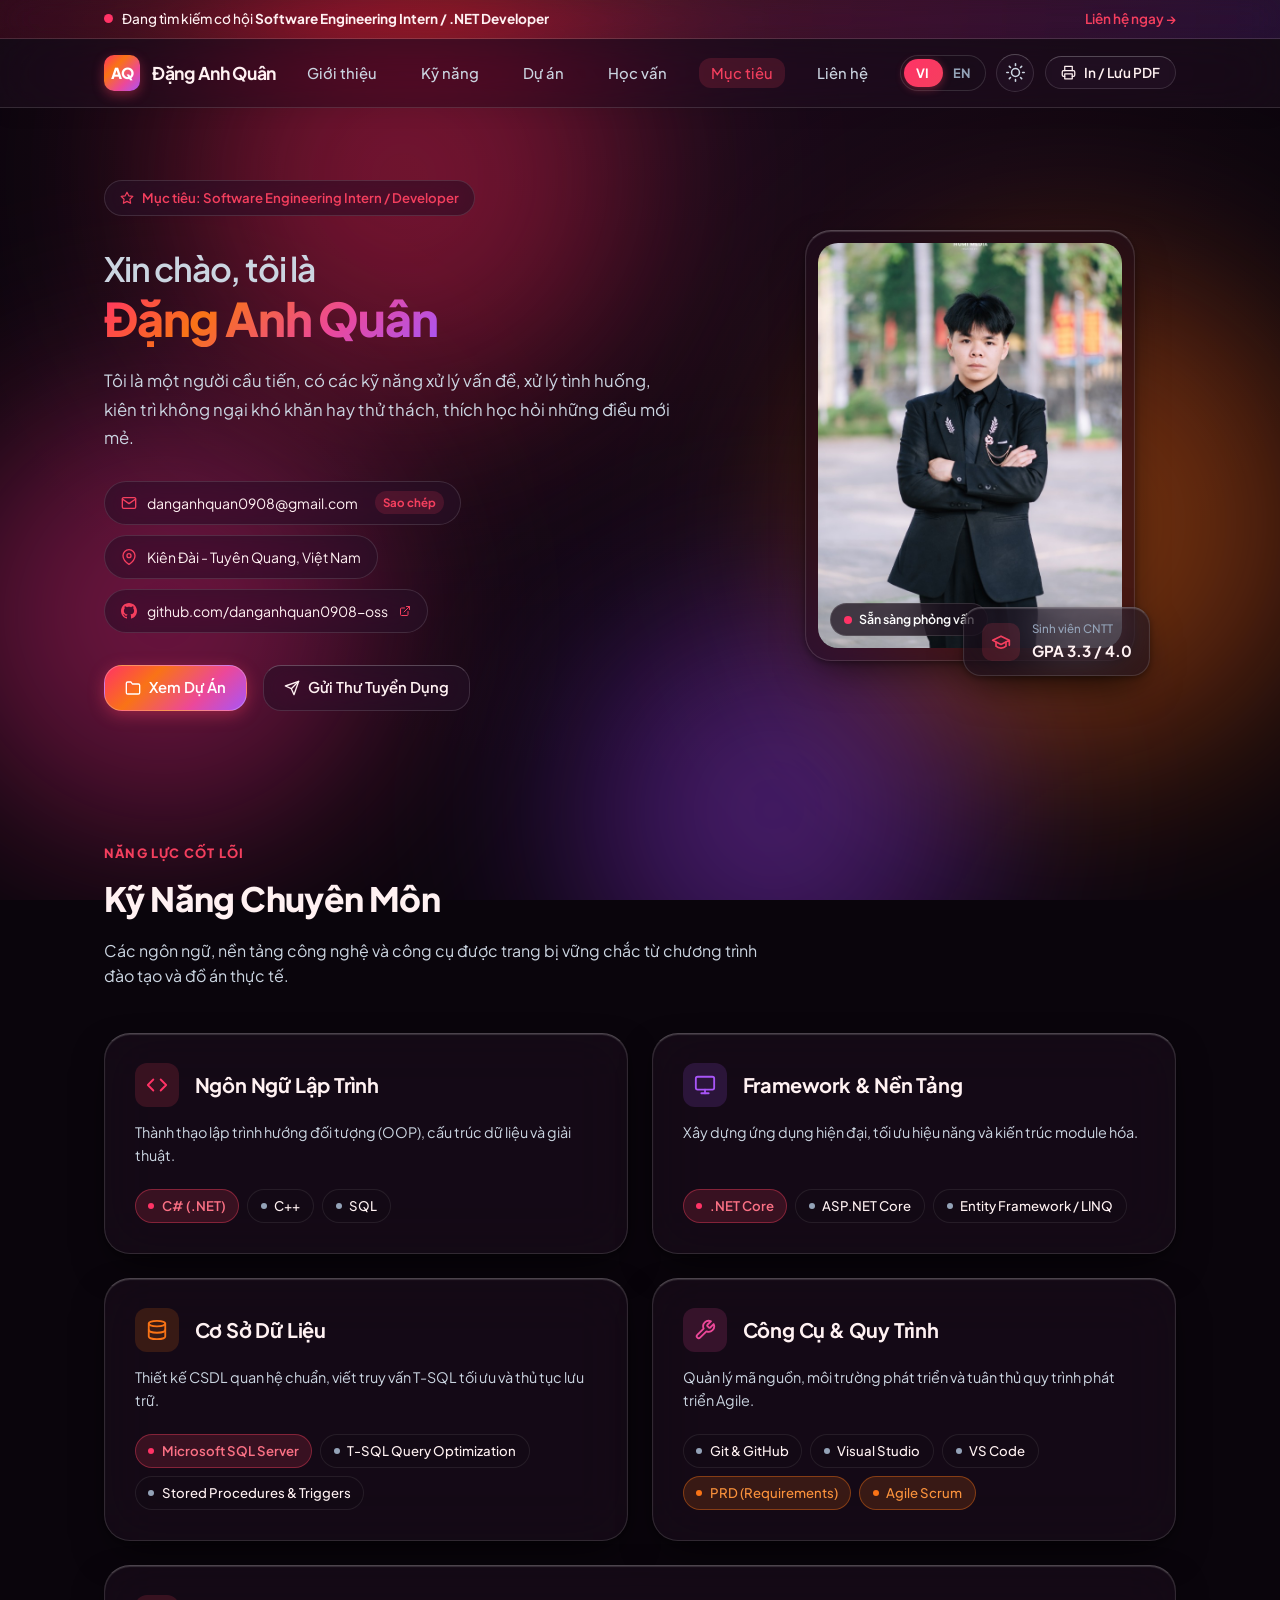
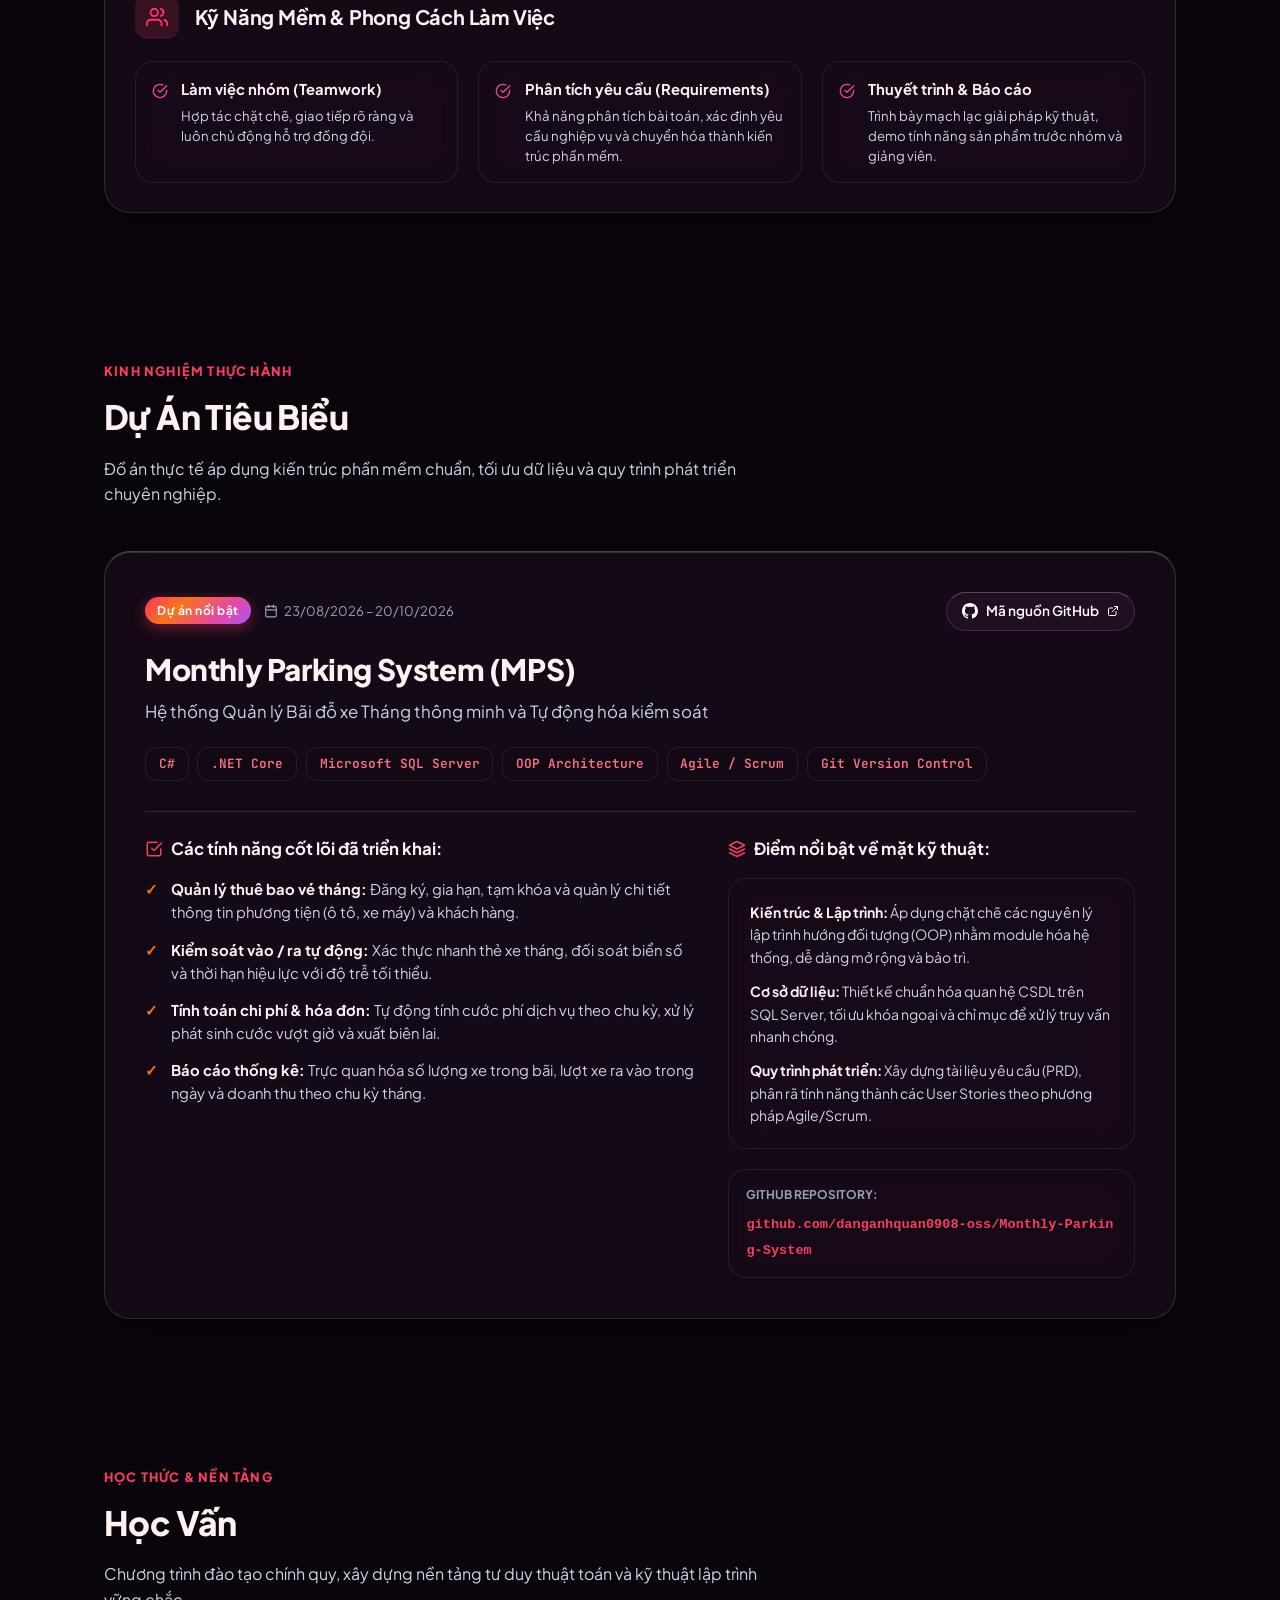
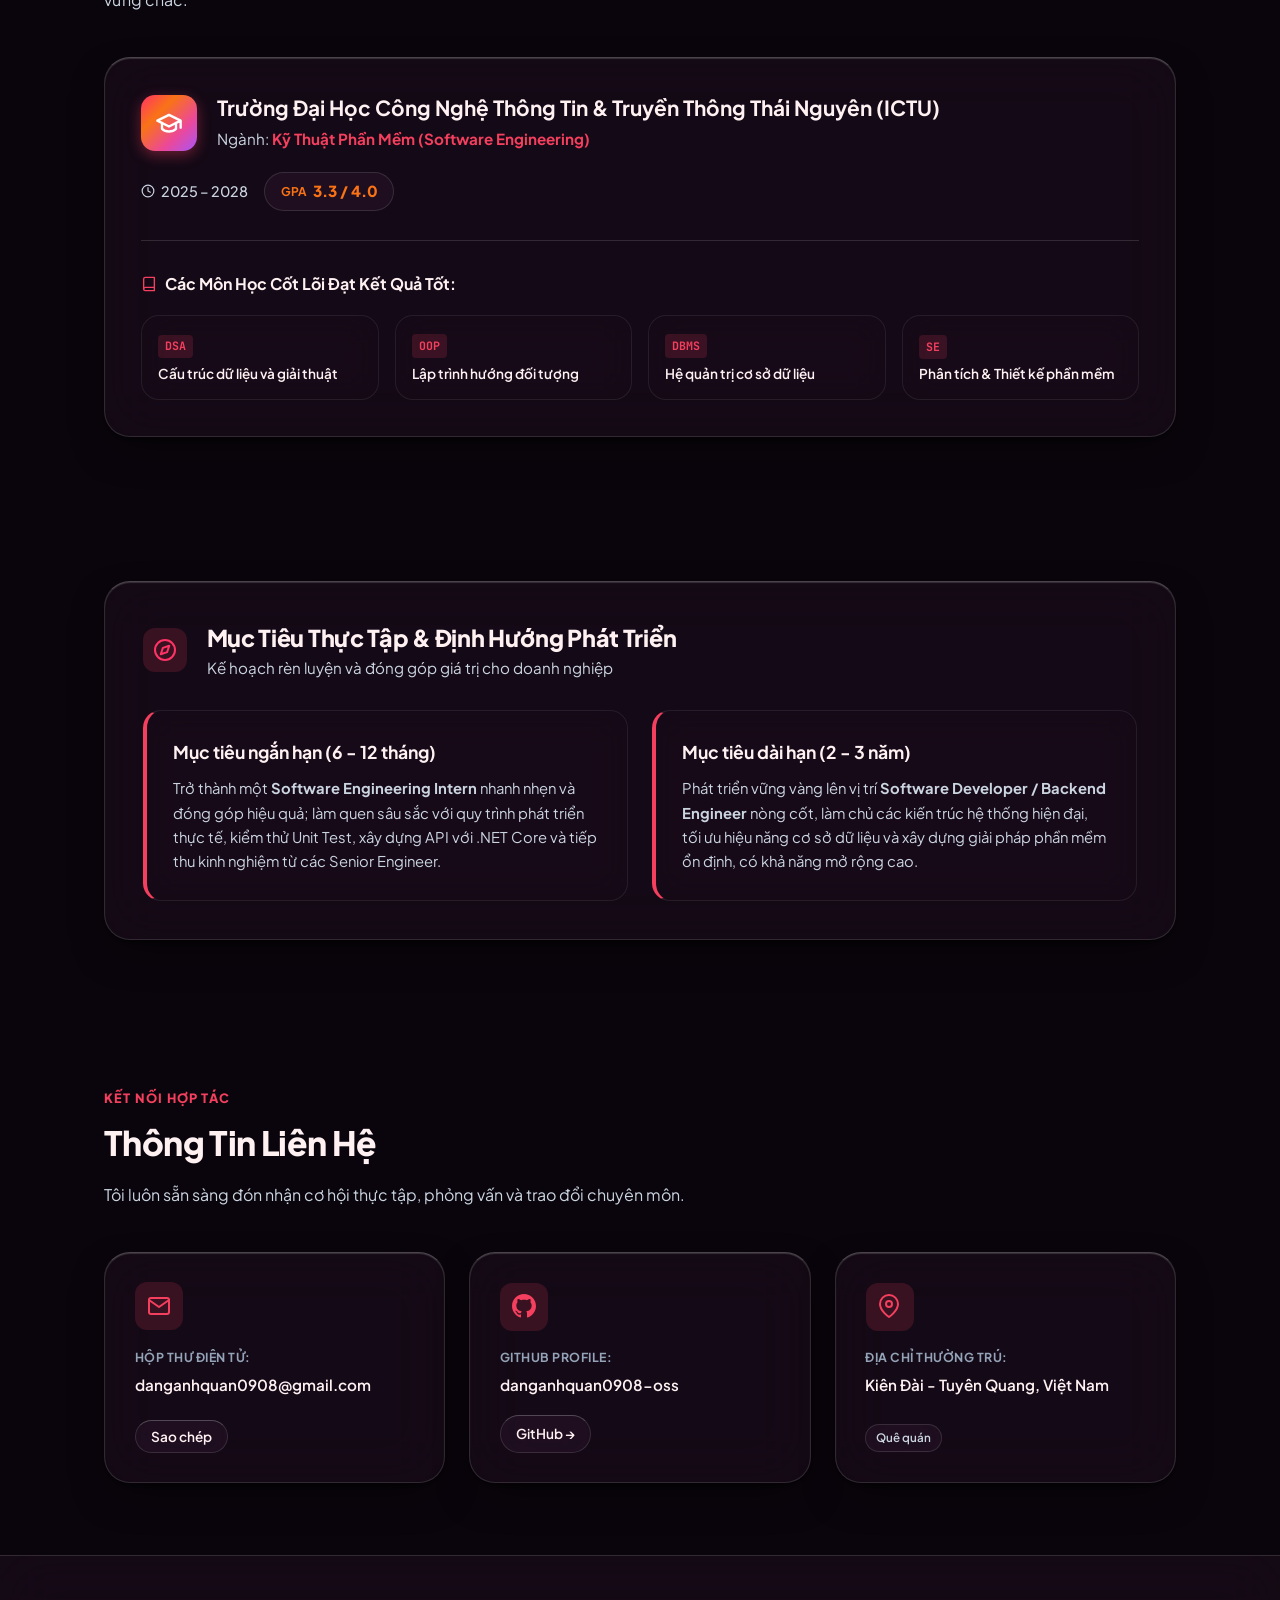
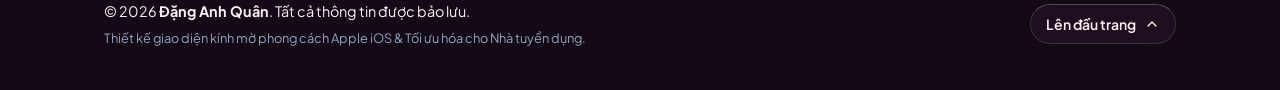
==== index.html @ 39189bc5 "feat: apply Sunset Crimson theme (dominant Red + Orange, Pink, Purple) with Apple frosted glass" ====
<!DOCTYPE html>
<html lang="vi" data-theme="dark" data-lang="vi">
<head>
  <meta charset="UTF-8">
  <meta name="viewport" content="width=device-width, initial-scale=1.0">
  <title>Đặng Anh Quân | Software Engineering Intern - Portfolio & CV</title>
  <meta name="description" content="CV & Portfolio của Đặng Anh Quân - Software Engineering Intern / .NET & C# Developer. Giao diện kính mờ phong cách Apple iOS, hỗ trợ chuyển đổi Song ngữ Anh - Việt và Sáng - Tối.">
  <meta name="author" content="Đặng Anh Quân">
  
  <!-- Apple & iOS App Meta -->
  <meta name="apple-mobile-web-app-capable" content="yes">
  <meta name="apple-mobile-web-app-status-bar-style" content="black-translucent">
  <meta name="theme-color" content="#0a0f1d">

  <!-- Fonts: Plus Jakarta Sans & JetBrains Mono -->
  <link rel="preconnect" href="https://fonts.googleapis.com">
  <link rel="preconnect" href="https://fonts.gstatic.com" crossorigin>
  <link href="https://fonts.googleapis.com/css2?family=Plus+Jakarta+Sans:wght@300;400;500;600;700;800&family=JetBrains+Mono:wght@400;500&display=swap" rel="stylesheet">
  
  <link rel="stylesheet" href="style.css">
</head>
<body>

  <!-- Dynamic Ambient Lighting Background (Creates realistic iPhone Frosted Glass Refraction) -->
  <div class="ambient-glow-wrapper" aria-hidden="true">
    <div class="glow-orb orb-red"></div>
    <div class="glow-orb orb-orange"></div>
    <div class="glow-orb orb-pink"></div>
    <div class="glow-orb orb-purple"></div>
  </div>

  <!-- iOS Top Status / Recruitment Banner -->
  <aside class="status-banner" aria-label="Trạng thái tìm việc">
    <div class="container banner-inner">
      <span class="status-indicator">
        <span class="pulse-dot"></span>
        <span class="status-text" data-i18n="banner_status">Đang tìm kiếm cơ hội <strong>Software Engineering Intern / .NET Developer</strong></span>
      </span>
      <div class="banner-actions">
        <a href="#contact" class="banner-link" data-i18n="banner_cta">Liên hệ ngay &rarr;</a>
      </div>
    </div>
  </aside>

  <!-- iOS Frosted Glass Navbar -->
  <header class="navbar" id="navbar">
    <div class="container nav-container">
      <a href="#" class="brand-logo" aria-label="Trang chủ">
        <span class="logo-badge">AQ</span>
        <span class="logo-name">Đặng Anh Quân</span>
      </a>

      <!-- Desktop Nav Menu -->
      <nav class="nav-menu" id="navMenu">
        <ul class="nav-list">
          <li><a href="#about" class="nav-link active" data-i18n="nav_about">Giới thiệu</a></li>
          <li><a href="#skills" class="nav-link" data-i18n="nav_skills">Kỹ năng</a></li>
          <li><a href="#projects" class="nav-link" data-i18n="nav_projects">Dự án</a></li>
          <li><a href="#education" class="nav-link" data-i18n="nav_education">Học vấn</a></li>
          <li><a href="#goals" class="nav-link" data-i18n="nav_goals">Mục tiêu</a></li>
          <li><a href="#contact" class="nav-link" data-i18n="nav_contact">Liên hệ</a></li>
        </ul>
      </nav>

      <!-- Top Action Controls (iOS Segmented Lang Switch, Theme Toggle, Print PDF) -->
      <div class="nav-actions">

        <!-- iOS Segmented Control for Bilingual Switch (VI / EN) -->
        <div class="ios-segmented-control" id="langSwitch" role="group" aria-label="Language Selector">
          <div class="segmented-indicator" id="segmentIndicator"></div>
          <button type="button" class="segment-btn active" data-lang="vi" title="Chuyển sang Tiếng Việt">VI</button>
          <button type="button" class="segment-btn" data-lang="en" title="Switch to English">EN</button>
        </div>

        <!-- iOS Frosted Theme Toggle Button -->
        <button id="themeToggleBtn" class="btn-icon ios-glass-btn" aria-label="Chuyển chế độ sáng/tối" title="Chuyển đổi giao diện Sáng / Tối">
          <svg class="icon-sun" xmlns="http://www.w3.org/2000/svg" width="19" height="19" viewBox="0 0 24 24" fill="none" stroke="currentColor" stroke-width="2" stroke-linecap="round" stroke-linejoin="round">
            <circle cx="12" cy="12" r="5"></circle>
            <line x1="12" y1="1" x2="12" y2="3"></line>
            <line x1="12" y1="21" x2="12" y2="23"></line>
            <line x1="4.22" y1="4.22" x2="5.64" y2="5.64"></line>
            <line x1="18.36" y1="18.36" x2="19.78" y2="19.78"></line>
            <line x1="1" y1="12" x2="3" y2="12"></line>
            <line x1="21" y1="12" x2="23" y2="12"></line>
            <line x1="4.22" y1="19.78" x2="5.64" y2="18.36"></line>
            <line x1="18.36" y1="5.64" x2="19.78" y2="4.22"></line>
          </svg>
          <svg class="icon-moon" xmlns="http://www.w3.org/2000/svg" width="19" height="19" viewBox="0 0 24 24" fill="none" stroke="currentColor" stroke-width="2" stroke-linecap="round" stroke-linejoin="round">
            <path d="M21 12.79A9 9 0 1 1 11.21 3 7 7 0 0 0 21 12.79z"></path>
          </svg>
        </button>

        <!-- Print / PDF Button -->
        <button id="printBtn" class="btn btn-outline btn-sm print-btn ios-glass-btn" title="Xuất file hoặc in CV chuẩn A4">
          <svg xmlns="http://www.w3.org/2000/svg" width="15" height="15" viewBox="0 0 24 24" fill="none" stroke="currentColor" stroke-width="2" stroke-linecap="round" stroke-linejoin="round">
            <polyline points="6 9 6 2 18 2 18 9"></polyline>
            <path d="M6 18H4a2 2 0 0 1-2-2v-5a2 2 0 0 1 2-2h16a2 2 0 0 1 2 2v5a2 2 0 0 1-2 2h-2"></path>
            <rect x="6" y="14" width="12" height="8"></rect>
          </svg>
          <span data-i18n="print_btn">In / Lưu PDF</span>
        </button>

        <!-- Mobile Menu Toggle Button -->
        <button id="mobileMenuBtn" class="btn-icon mobile-menu-btn ios-glass-btn" aria-label="Mở menu điều hướng">
          <svg xmlns="http://www.w3.org/2000/svg" width="22" height="22" viewBox="0 0 24 24" fill="none" stroke="currentColor" stroke-width="2" stroke-linecap="round" stroke-linejoin="round">
            <line x1="3" y1="12" x2="21" y2="12"></line>
            <line x1="3" y1="6" x2="21" y2="6"></line>
            <line x1="3" y1="18" x2="21" y2="18"></line>
          </svg>
        </button>
      </div>
    </div>
  </header>

  <main class="main-content">

    <!-- HERO SECTION -->
    <section class="hero-section" id="about">
      <div class="container hero-container">
        
        <div class="hero-text">
          <div class="badge-role ios-glass-pill">
            <svg xmlns="http://www.w3.org/2000/svg" width="14" height="14" viewBox="0 0 24 24" fill="none" stroke="currentColor" stroke-width="2" stroke-linecap="round" stroke-linejoin="round">
              <polygon points="12 2 15.09 8.26 22 9.27 17 14.14 18.18 21.02 12 17.77 5.82 21.02 7 14.14 2 9.27 8.91 8.26 12 2"></polygon>
            </svg>
            <span data-i18n="hero_role_badge">Mục tiêu: Software Engineering Intern / Developer</span>
          </div>

          <h1 class="hero-title">
            <span class="greeting-text" data-i18n="hero_greeting">Xin chào, tôi là</span> <br>
            <span class="highlight-gradient">Đặng Anh Quân</span>
          </h1>

          <p class="hero-bio" data-i18n="hero_bio">
            Tôi là một người cầu tiến, có các kỹ năng xử lý vấn đề, xử lý tình huống, kiên trì không ngại khó khăn hay thử thách, thích học hỏi những điều mới mẻ.
          </p>

          <!-- Contact Quick Info Cards -->
          <div class="contact-badges">
            <div class="info-pill copyable ios-glass-pill" id="copyEmailBtn" data-copy="danganhquan0908@gmail.com" title="Nhấn để sao chép Email">
              <svg xmlns="http://www.w3.org/2000/svg" width="16" height="16" viewBox="0 0 24 24" fill="none" stroke="currentColor" stroke-width="2" stroke-linecap="round" stroke-linejoin="round">
                <path d="M4 4h16c1.1 0 2 .9 2 2v12c0 1.1-.9 2-2 2H4c-1.1 0-2-.9-2-2V6c0-1.1.9-2 2-2z"></path>
                <polyline points="22,6 12,13 2,6"></polyline>
              </svg>
              <span>danganhquan0908@gmail.com</span>
              <span class="copy-tag" data-i18n="copy_tag">Sao chép</span>
            </div>

            <div class="info-pill ios-glass-pill">
              <svg xmlns="http://www.w3.org/2000/svg" width="16" height="16" viewBox="0 0 24 24" fill="none" stroke="currentColor" stroke-width="2" stroke-linecap="round" stroke-linejoin="round">
                <path d="M21 10c0 7-9 13-9 13s-9-6-9-13a9 9 0 0 1 18 0z"></path>
                <circle cx="12" cy="10" r="3"></circle>
              </svg>
              <span data-i18n="hero_address">Kiên Đài - Tuyên Quang, Việt Nam</span>
            </div>

            <a href="https://github.com/danganhquan0908-oss" target="_blank" rel="noopener noreferrer" class="info-pill info-link ios-glass-pill" title="Ghé thăm trang GitHub cá nhân">
              <svg xmlns="http://www.w3.org/2000/svg" width="16" height="16" viewBox="0 0 24 24" fill="currentColor">
                <path d="M12 0c-6.626 0-12 5.373-12 12 0 5.302 3.438 9.8 8.207 11.387.599.111.793-.261.793-.577v-2.234c-3.338.726-4.033-1.416-4.033-1.416-.546-1.387-1.333-1.756-1.333-1.756-1.089-.745.083-.729.083-.729 1.205.084 1.839 1.237 1.839 1.237 1.07 1.834 2.807 1.304 3.492.997.107-.775.418-1.305.762-1.604-2.665-.305-5.467-1.334-5.467-5.931 0-1.311.469-2.381 1.236-3.221-.124-.303-.535-1.524.117-3.176 0 0 1.008-.322 3.301 1.23.957-.266 1.983-.399 3.003-.404 1.02.005 2.047.138 3.006.404 2.291-1.552 3.297-1.23 3.297-1.23.653 1.653.242 2.874.118 3.176.77.84 1.235 1.911 1.235 3.221 0 4.609-2.807 5.624-5.479 5.921.43.372.823 1.102.823 2.222v3.293c0 .319.192.694.801.576 4.765-1.589 8.199-6.086 8.199-11.386 0-6.627-5.373-12-12-12z"/>
              </svg>
              <span>github.com/danganhquan0908-oss</span>
              <svg xmlns="http://www.w3.org/2000/svg" width="12" height="12" viewBox="0 0 24 24" fill="none" stroke="currentColor" stroke-width="2" stroke-linecap="round" stroke-linejoin="round">
                <path d="M18 13v6a2 2 0 0 1-2 2H5a2 2 0 0 1-2-2V8a2 2 0 0 1 2-2h6"></path>
                <polyline points="15 3 21 3 21 9"></polyline>
                <line x1="10" y1="14" x2="21" y2="3"></line>
              </svg>
            </a>
          </div>

          <!-- Hero Action Buttons -->
          <div class="hero-cta">
            <a href="#projects" class="btn btn-primary ios-btn-action">
              <svg xmlns="http://www.w3.org/2000/svg" width="16" height="16" viewBox="0 0 24 24" fill="none" stroke="currentColor" stroke-width="2" stroke-linecap="round" stroke-linejoin="round">
                <path d="M22 19a2 2 0 0 1-2 2H4a2 2 0 0 1-2-2V5a2 2 0 0 1 2-2h5l2 3h9a2 2 0 0 1 2 2z"></path>
              </svg>
              <span data-i18n="hero_btn_projects">Xem Dự Án</span>
            </a>
            <a href="mailto:danganhquan0908@gmail.com" class="btn btn-secondary ios-glass-btn">
              <svg xmlns="http://www.w3.org/2000/svg" width="16" height="16" viewBox="0 0 24 24" fill="none" stroke="currentColor" stroke-width="2" stroke-linecap="round" stroke-linejoin="round">
                <line x1="22" y1="2" x2="11" y2="13"></line>
                <polygon points="22 2 15 22 11 13 2 9 22 2"></polygon>
              </svg>
              <span data-i18n="hero_btn_contact">Gửi Thư Tuyển Dụng</span>
            </a>
          </div>
        </div>

        <!-- Hero Avatar Column (Apple iOS Glass Card) -->
        <div class="hero-avatar-wrapper">
          <div class="avatar-card ios-glass-card">
            <div class="avatar-image-container">
              <img src="assets/avatar.jpg" alt="Ảnh đại diện Đặng Anh Quân" class="avatar-img" loading="eager">
              <div class="avatar-badge ios-glass-pill">
                <span class="active-dot"></span>
                <span data-i18n="avatar_status">Sẵn sàng phỏng vấn</span>
              </div>
            </div>
            <!-- Quick Stat Floating Pill -->
            <div class="avatar-floating-card ios-glass-card">
              <div class="floating-icon">
                <svg xmlns="http://www.w3.org/2000/svg" width="20" height="20" viewBox="0 0 24 24" fill="none" stroke="currentColor" stroke-width="2" stroke-linecap="round" stroke-linejoin="round">
                  <path d="M22 10v6M2 10l10-5 10 5-10 5z"></path>
                  <path d="M6 12v5c3 3 9 3 12 0v-5"></path>
                </svg>
              </div>
              <div class="floating-text">
                <span class="floating-label" data-i18n="avatar_stat_label">Sinh viên CNTT</span>
                <span class="floating-value" data-i18n="avatar_stat_value">GPA 3.3 / 4.0</span>
              </div>
            </div>
          </div>
        </div>

      </div>
    </section>

    <!-- TECHNICAL SKILLS SECTION -->
    <section class="section skills-section" id="skills">
      <div class="container">
        <div class="section-header">
          <span class="section-tag" data-i18n="skills_tag">Năng lực cốt lõi</span>
          <h2 class="section-title" data-i18n="skills_title">Kỹ Năng Chuyên Môn</h2>
          <p class="section-desc" data-i18n="skills_desc">Các ngôn ngữ, nền tảng công nghệ và công cụ được trang bị vững chắc từ chương trình đào tạo và đồ án thực tế.</p>
        </div>

        <div class="skills-grid">
          
          <!-- Programming Languages -->
          <div class="skill-category-card ios-glass-card">
            <div class="card-icon-header">
              <div class="icon-circle icon-red">
                <svg xmlns="http://www.w3.org/2000/svg" width="22" height="22" viewBox="0 0 24 24" fill="none" stroke="currentColor" stroke-width="2" stroke-linecap="round" stroke-linejoin="round">
                  <polyline points="16 18 22 12 16 6"></polyline>
                  <polyline points="8 6 2 12 8 18"></polyline>
                </svg>
              </div>
              <h3 class="card-title" data-i18n="skill_lang_title">Ngôn Ngữ Lập Trình</h3>
            </div>
            <p class="card-desc" data-i18n="skill_lang_desc">Thành thạo lập trình hướng đối tượng (OOP), cấu trúc dữ liệu và giải thuật.</p>
            <div class="tags-container">
              <span class="tech-tag primary"><span class="bullet"></span>C# (.NET)</span>
              <span class="tech-tag"><span class="bullet"></span>C++</span>
              <span class="tech-tag"><span class="bullet"></span>SQL</span>
            </div>
          </div>

          <!-- Framework & Libraries -->
          <div class="skill-category-card ios-glass-card">
            <div class="card-icon-header">
              <div class="icon-circle icon-purple">
                <svg xmlns="http://www.w3.org/2000/svg" width="22" height="22" viewBox="0 0 24 24" fill="none" stroke="currentColor" stroke-width="2" stroke-linecap="round" stroke-linejoin="round">
                  <rect x="2" y="3" width="20" height="14" rx="2" ry="2"></rect>
                  <line x1="8" y1="21" x2="16" y2="21"></line>
                  <line x1="12" y1="17" x2="12" y2="21"></line>
                </svg>
              </div>
              <h3 class="card-title" data-i18n="skill_frame_title">Framework & Nền Tảng</h3>
            </div>
            <p class="card-desc" data-i18n="skill_frame_desc">Xây dựng ứng dụng hiện đại, tối ưu hiệu năng và kiến trúc module hóa.</p>
            <div class="tags-container">
              <span class="tech-tag primary"><span class="bullet"></span>.NET Core</span>
              <span class="tech-tag"><span class="bullet"></span>ASP.NET Core</span>
              <span class="tech-tag"><span class="bullet"></span>Entity Framework / LINQ</span>
            </div>
          </div>

          <!-- Database -->
          <div class="skill-category-card ios-glass-card">
            <div class="card-icon-header">
              <div class="icon-circle icon-orange">
                <svg xmlns="http://www.w3.org/2000/svg" width="22" height="22" viewBox="0 0 24 24" fill="none" stroke="currentColor" stroke-width="2" stroke-linecap="round" stroke-linejoin="round">
                  <ellipse cx="12" cy="5" rx="9" ry="3"></ellipse>
                  <path d="M21 12c0 1.66-4 3-9 3s-9-1.34-9-3"></path>
                  <path d="M3 5v14c0 1.66 4 3 9 3s9-1.34 9-3V5"></path>
                </svg>
              </div>
              <h3 class="card-title" data-i18n="skill_db_title">Cơ Sở Dữ Liệu</h3>
            </div>
            <p class="card-desc" data-i18n="skill_db_desc">Thiết kế CSDL quan hệ chuẩn, viết truy vấn T-SQL tối ưu và thủ tục lưu trữ.</p>
            <div class="tags-container">
              <span class="tech-tag primary"><span class="bullet"></span>Microsoft SQL Server</span>
              <span class="tech-tag"><span class="bullet"></span>T-SQL Query Optimization</span>
              <span class="tech-tag"><span class="bullet"></span>Stored Procedures & Triggers</span>
            </div>
          </div>

          <!-- Tools & Process -->
          <div class="skill-category-card ios-glass-card">
            <div class="card-icon-header">
              <div class="icon-circle icon-pink">
                <svg xmlns="http://www.w3.org/2000/svg" width="22" height="22" viewBox="0 0 24 24" fill="none" stroke="currentColor" stroke-width="2" stroke-linecap="round" stroke-linejoin="round">
                  <path d="M14.7 6.3a1 1 0 0 0 0 1.4l1.6 1.6a1 1 0 0 0 1.4 0l3.77-3.77a6 6 0 0 1-7.94 7.94l-6.91 6.91a2.12 2.12 0 0 1-3-3l6.91-6.91a6 6 0 0 1 7.94-7.94l-3.76 3.76z"></path>
                </svg>
              </div>
              <h3 class="card-title" data-i18n="skill_tools_title">Công Cụ & Quy Trình</h3>
            </div>
            <p class="card-desc" data-i18n="skill_tools_desc">Quản lý mã nguồn, môi trường phát triển và tuân thủ quy trình phát triển Agile.</p>
            <div class="tags-container">
              <span class="tech-tag"><span class="bullet"></span>Git & GitHub</span>
              <span class="tech-tag"><span class="bullet"></span>Visual Studio</span>
              <span class="tech-tag"><span class="bullet"></span>VS Code</span>
              <span class="tech-tag highlight"><span class="bullet"></span>PRD (Requirements)</span>
              <span class="tech-tag highlight"><span class="bullet"></span>Agile Scrum</span>
            </div>
          </div>

          <!-- Soft Skills Card -->
          <div class="skill-category-card full-width-card ios-glass-card">
            <div class="card-icon-header">
              <div class="icon-circle icon-red">
                <svg xmlns="http://www.w3.org/2000/svg" width="22" height="22" viewBox="0 0 24 24" fill="none" stroke="currentColor" stroke-width="2" stroke-linecap="round" stroke-linejoin="round">
                  <path d="M17 21v-2a4 4 0 0 0-4-4H5a4 4 0 0 0-4 4v2"></path>
                  <circle cx="9" cy="7" r="4"></circle>
                  <path d="M23 21v-2a4 4 0 0 0-3-3.87"></path>
                  <path d="M16 3.13a4 4 0 0 1 0 7.75"></path>
                </svg>
              </div>
              <h3 class="card-title" data-i18n="skill_soft_title">Kỹ Năng Mềm & Phong Cách Làm Việc</h3>
            </div>
            <div class="soft-skills-grid">
              <div class="soft-skill-item ios-glass-panel">
                <div class="soft-skill-badge">
                  <svg xmlns="http://www.w3.org/2000/svg" width="16" height="16" viewBox="0 0 24 24" fill="none" stroke="currentColor" stroke-width="2" stroke-linecap="round" stroke-linejoin="round"><path d="M22 11.08V12a10 10 0 1 1-5.93-9.14"></path><polyline points="22 4 12 14.01 9 11.01"></polyline></svg>
                </div>
                <div>
                  <strong data-i18n="soft_teamwork_title">Làm việc nhóm (Teamwork)</strong>
                  <p data-i18n="soft_teamwork_desc">Hợp tác chặt chẽ, giao tiếp rõ ràng và luôn chủ động hỗ trợ đồng đội.</p>
                </div>
              </div>
              <div class="soft-skill-item ios-glass-panel">
                <div class="soft-skill-badge">
                  <svg xmlns="http://www.w3.org/2000/svg" width="16" height="16" viewBox="0 0 24 24" fill="none" stroke="currentColor" stroke-width="2" stroke-linecap="round" stroke-linejoin="round"><path d="M22 11.08V12a10 10 0 1 1-5.93-9.14"></path><polyline points="22 4 12 14.01 9 11.01"></polyline></svg>
                </div>
                <div>
                  <strong data-i18n="soft_req_title">Phân tích yêu cầu (Requirements)</strong>
                  <p data-i18n="soft_req_desc">Khả năng phân tích bài toán, xác định yêu cầu nghiệp vụ và chuyển hóa thành kiến trúc phần mềm.</p>
                </div>
              </div>
              <div class="soft-skill-item ios-glass-panel">
                <div class="soft-skill-badge">
                  <svg xmlns="http://www.w3.org/2000/svg" width="16" height="16" viewBox="0 0 24 24" fill="none" stroke="currentColor" stroke-width="2" stroke-linecap="round" stroke-linejoin="round"><path d="M22 11.08V12a10 10 0 1 1-5.93-9.14"></path><polyline points="22 4 12 14.01 9 11.01"></polyline></svg>
                </div>
                <div>
                  <strong data-i18n="soft_pres_title">Thuyết trình & Báo cáo</strong>
                  <p data-i18n="soft_pres_desc">Trình bày mạch lạc giải pháp kỹ thuật, demo tính năng sản phẩm trước nhóm và giảng viên.</p>
                </div>
              </div>
            </div>
          </div>

        </div>
      </div>
    </section>

    <!-- FEATURED PROJECTS SECTION -->
    <section class="section projects-section" id="projects">
      <div class="container">
        <div class="section-header">
          <span class="section-tag" data-i18n="proj_tag">Kinh nghiệm thực hành</span>
          <h2 class="section-title" data-i18n="proj_title">Dự Án Tiêu Biểu</h2>
          <p class="section-desc" data-i18n="proj_desc">Đồ án thực tế áp dụng kiến trúc phần mềm chuẩn, tối ưu dữ liệu và quy trình phát triển chuyên nghiệp.</p>
        </div>

        <div class="project-showcase-card ios-glass-card">
          <div class="project-card-header">
            <div class="project-meta">
              <span class="project-type-badge ios-gradient-badge" data-i18n="proj_featured_badge">Featured Project</span>
              <span class="project-timeline">
                <svg xmlns="http://www.w3.org/2000/svg" width="14" height="14" viewBox="0 0 24 24" fill="none" stroke="currentColor" stroke-width="2" stroke-linecap="round" stroke-linejoin="round">
                  <rect x="3" y="4" width="18" height="18" rx="2" ry="2"></rect>
                  <line x1="16" y1="2" x2="16" y2="6"></line>
                  <line x1="8" y1="2" x2="8" y2="6"></line>
                  <line x1="3" y1="10" x2="21" y2="10"></line>
                </svg>
                <span data-i18n="proj_timeline">23/08/2026 – 20/10/2026</span>
              </span>
            </div>

            <div class="project-actions-top">
              <a href="https://github.com/danganhquan0908-oss/Monthly-Parking-System" target="_blank" rel="noopener noreferrer" class="btn btn-sm btn-github ios-glass-btn" title="Xem mã nguồn trên GitHub">
                <svg xmlns="http://www.w3.org/2000/svg" width="16" height="16" viewBox="0 0 24 24" fill="currentColor">
                  <path d="M12 0c-6.626 0-12 5.373-12 12 0 5.302 3.438 9.8 8.207 11.387.599.111.793-.261.793-.577v-2.234c-3.338.726-4.033-1.416-4.033-1.416-.546-1.387-1.333-1.756-1.333-1.756-1.089-.745.083-.729.083-.729 1.205.084 1.839 1.237 1.839 1.237 1.07 1.834 2.807 1.304 3.492.997.107-.775.418-1.305.762-1.604-2.665-.305-5.467-1.334-5.467-5.931 0-1.311.469-2.381 1.236-3.221-.124-.303-.535-1.524.117-3.176 0 0 1.008-.322 3.301 1.23.957-.266 1.983-.399 3.003-.404 1.02.005 2.047.138 3.006.404 2.291-1.552 3.297-1.23 3.297-1.23.653 1.653.242 2.874.118 3.176.77.84 1.235 1.911 1.235 3.221 0 4.609-2.807 5.624-5.479 5.921.43.372.823 1.102.823 2.222v3.293c0 .319.192.694.801.576 4.765-1.589 8.199-6.086 8.199-11.386 0-6.627-5.373-12-12-12z"/>
                </svg>
                <span data-i18n="proj_source_btn">Mã nguồn GitHub</span>
                <svg xmlns="http://www.w3.org/2000/svg" width="12" height="12" viewBox="0 0 24 24" fill="none" stroke="currentColor" stroke-width="2" stroke-linecap="round" stroke-linejoin="round">
                  <path d="M18 13v6a2 2 0 0 1-2 2H5a2 2 0 0 1-2-2V8a2 2 0 0 1 2-2h6"></path>
                  <polyline points="15 3 21 3 21 9"></polyline>
                  <line x1="10" y1="14" x2="21" y2="3"></line>
                </svg>
              </a>
            </div>
          </div>

          <h3 class="project-title" data-i18n="proj_name">Monthly Parking System (MPS)</h3>
          <p class="project-subtitle" data-i18n="proj_subtitle">Hệ thống Quản lý Bãi đỗ xe Tháng thông minh và Tự động hóa kiểm soát</p>

          <div class="project-tech-badges">
            <span class="tech-chip">C#</span>
            <span class="tech-chip">.NET Core</span>
            <span class="tech-chip">Microsoft SQL Server</span>
            <span class="tech-chip">OOP Architecture</span>
            <span class="tech-chip">Agile / Scrum</span>
            <span class="tech-chip">Git Version Control</span>
          </div>

          <div class="project-body-grid">
            <div class="project-feature-col">
              <h4 class="col-title">
                <svg xmlns="http://www.w3.org/2000/svg" width="18" height="18" viewBox="0 0 24 24" fill="none" stroke="currentColor" stroke-width="2" stroke-linecap="round" stroke-linejoin="round">
                  <polyline points="9 11 12 14 22 4"></polyline>
                  <path d="M21 12v7a2 2 0 0 1-2 2H5a2 2 0 0 1-2-2V5a2 2 0 0 1 2-2h11"></path>
                </svg>
                <span data-i18n="proj_feat_title">Các tính năng cốt lõi đã triển khai:</span>
              </h4>
              <ul class="feature-checklist">
                <li>
                  <strong data-i18n="proj_feat_1_title">Quản lý thuê bao vé tháng:</strong>
                  <span data-i18n="proj_feat_1_desc"> Đăng ký, gia hạn, tạm khóa và quản lý chi tiết thông tin phương tiện (ô tô, xe máy) và khách hàng.</span>
                </li>
                <li>
                  <strong data-i18n="proj_feat_2_title">Kiểm soát vào / ra tự động:</strong>
                  <span data-i18n="proj_feat_2_desc"> Xác thực nhanh thẻ xe tháng, đối soát biển số và thời hạn hiệu lực với độ trễ tối thiểu.</span>
                </li>
                <li>
                  <strong data-i18n="proj_feat_3_title">Tính toán chi phí & hóa đơn:</strong>
                  <span data-i18n="proj_feat_3_desc"> Tự động tính cước phí dịch vụ theo chu kỳ, xử lý phát sinh cước vượt giờ và xuất biên lai.</span>
                </li>
                <li>
                  <strong data-i18n="proj_feat_4_title">Báo cáo thống kê:</strong>
                  <span data-i18n="proj_feat_4_desc"> Trực quan hóa số lượng xe trong bãi, lượt xe ra vào trong ngày và doanh thu theo chu kỳ tháng.</span>
                </li>
              </ul>
            </div>

            <div class="project-tech-col">
              <h4 class="col-title">
                <svg xmlns="http://www.w3.org/2000/svg" width="18" height="18" viewBox="0 0 24 24" fill="none" stroke="currentColor" stroke-width="2" stroke-linecap="round" stroke-linejoin="round">
                  <polygon points="12 2 2 7 12 12 22 7 12 2"></polygon>
                  <polyline points="2 17 12 22 22 17"></polyline>
                  <polyline points="2 12 12 17 22 12"></polyline>
                </svg>
                <span data-i18n="proj_tech_title">Điểm nổi bật về mặt kỹ thuật:</span>
              </h4>
              <div class="tech-highlight-box ios-glass-panel">
                <p data-i18n="proj_tech_1"><strong>Kiến trúc & Lập trình:</strong> Áp dụng chặt chẽ các nguyên lý lập trình hướng đối tượng (OOP) nhằm module hóa hệ thống, dễ dàng mở rộng và bảo trì.</p>
                <p data-i18n="proj_tech_2"><strong>Cơ sở dữ liệu:</strong> Thiết kế chuẩn hóa quan hệ CSDL trên SQL Server, tối ưu khóa ngoại và chỉ mục để xử lý truy vấn nhanh chóng.</p>
                <p data-i18n="proj_tech_3"><strong>Quy trình phát triển:</strong> Xây dựng tài liệu yêu cầu (PRD), phân rã tính năng thành các User Stories theo phương pháp Agile/Scrum.</p>
              </div>

              <div class="repo-link-box ios-glass-panel">
                <span class="repo-label">GitHub Repository:</span>
                <a href="https://github.com/danganhquan0908-oss/Monthly-Parking-System" target="_blank" rel="noopener noreferrer" class="repo-url">
                  <code>github.com/danganhquan0908-oss/Monthly-Parking-System</code>
                </a>
              </div>
            </div>
          </div>
        </div>

      </div>
    </section>

    <!-- EDUCATION SECTION -->
    <section class="section education-section" id="education">
      <div class="container">
        <div class="section-header">
          <span class="section-tag" data-i18n="edu_tag">Học thức & Nền tảng</span>
          <h2 class="section-title" data-i18n="edu_title">Học Vấn</h2>
          <p class="section-desc" data-i18n="edu_desc">Chương trình đào tạo chính quy, xây dựng nền tảng tư duy thuật toán và kỹ thuật lập trình vững chắc.</p>
        </div>

        <div class="education-card ios-glass-card">
          <div class="edu-top">
            <div class="edu-school-info">
              <div class="school-logo-badge ios-gradient-badge">
                <svg xmlns="http://www.w3.org/2000/svg" width="28" height="28" viewBox="0 0 24 24" fill="none" stroke="currentColor" stroke-width="2" stroke-linecap="round" stroke-linejoin="round">
                  <path d="M22 10v6M2 10l10-5 10 5-10 5z"></path>
                  <path d="M6 12v5c3 3 9 3 12 0v-5"></path>
                </svg>
              </div>
              <div>
                <h3 class="school-name" data-i18n="edu_school">Trường Đại Học Công Nghệ Thông Tin & Truyền Thông Thái Nguyên (ICTU)</h3>
                <p class="school-major"><span data-i18n="edu_major_prefix">Ngành: </span><strong data-i18n="edu_major">Kỹ Thuật Phần Mềm (Software Engineering)</strong></p>
              </div>
            </div>

            <div class="edu-meta">
              <span class="edu-period">
                <svg xmlns="http://www.w3.org/2000/svg" width="14" height="14" viewBox="0 0 24 24" fill="none" stroke="currentColor" stroke-width="2" stroke-linecap="round" stroke-linejoin="round">
                  <circle cx="12" cy="12" r="10"></circle>
                  <polyline points="12 6 12 12 16 14"></polyline>
                </svg>
                <span>2025 – 2028</span>
              </span>
              <span class="gpa-badge ios-glass-pill">
                <span class="gpa-label">GPA</span>
                <span class="gpa-score">3.3 / 4.0</span>
              </span>
            </div>
          </div>

          <div class="edu-divider"></div>

          <div class="edu-content">
            <h4 class="core-courses-title">
              <svg xmlns="http://www.w3.org/2000/svg" width="16" height="16" viewBox="0 0 24 24" fill="none" stroke="currentColor" stroke-width="2" stroke-linecap="round" stroke-linejoin="round">
                <path d="M4 19.5A2.5 2.5 0 0 1 6.5 17H20"></path>
                <path d="M6.5 2H20v20H6.5A2.5 2.5 0 0 1 4 19.5v-15A2.5 2.5 0 0 1 6.5 2z"></path>
              </svg>
              <span data-i18n="edu_core_title">Các Môn Học Cốt Lõi Đạt Kết Quả Tốt:</span>
            </h4>
            
            <div class="courses-grid">
              <div class="course-pill ios-glass-panel">
                <span class="course-code">DSA</span>
                <span class="course-name" data-i18n="course_dsa">Cấu trúc dữ liệu và giải thuật</span>
              </div>
              <div class="course-pill ios-glass-panel">
                <span class="course-code">OOP</span>
                <span class="course-name" data-i18n="course_oop">Lập trình hướng đối tượng</span>
              </div>
              <div class="course-pill ios-glass-panel">
                <span class="course-code">DBMS</span>
                <span class="course-name" data-i18n="course_dbms">Hệ quản trị cơ sở dữ liệu</span>
              </div>
              <div class="course-pill ios-glass-panel">
                <span class="course-code">SE</span>
                <span class="course-name" data-i18n="course_se">Phân tích & Thiết kế phần mềm</span>
              </div>
            </div>
          </div>
        </div>

      </div>
    </section>

    <!-- CAREER GOALS SECTION -->
    <section class="section objective-section" id="goals">
      <div class="container">
        <div class="objective-card ios-glass-card">
          <div class="objective-header">
            <div class="icon-circle icon-red">
              <svg xmlns="http://www.w3.org/2000/svg" width="24" height="24" viewBox="0 0 24 24" fill="none" stroke="currentColor" stroke-width="2" stroke-linecap="round" stroke-linejoin="round">
                <circle cx="12" cy="12" r="10"></circle>
                <polygon points="16.24 7.76 14.12 14.12 7.76 16.24 9.88 9.88 16.24 7.76"></polygon>
              </svg>
            </div>
            <div>
              <h3 class="objective-title" data-i18n="goal_title">Mục Tiêu Thực Tập & Định Hướng Phát Triển</h3>
              <p class="objective-subtitle" data-i18n="goal_subtitle">Kế hoạch rèn luyện và đóng góp giá trị cho doanh nghiệp</p>
            </div>
          </div>

          <div class="objective-grid">
            <div class="objective-box ios-glass-panel">
              <h4 data-i18n="goal_short_title">Mục tiêu ngắn hạn (6 - 12 tháng)</h4>
              <p data-i18n="goal_short_desc">Trở thành một <strong>Software Engineering Intern</strong> nhanh nhẹn và đóng góp hiệu quả; làm quen sâu sắc với quy trình phát triển thực tế, kiểm thử Unit Test, xây dựng API với .NET Core và tiếp thu kinh nghiệm từ các Senior Engineer.</p>
            </div>
            <div class="objective-box ios-glass-panel">
              <h4 data-i18n="goal_long_title">Mục tiêu dài hạn (2 - 3 năm)</h4>
              <p data-i18n="goal_long_desc">Phát triển vững vàng lên vị trí <strong>Software Developer / Backend Engineer</strong> nòng cốt, làm chủ các kiến trúc hệ thống hiện đại, tối ưu hiệu năng cơ sở dữ liệu và xây dựng giải pháp phần mềm ổn định, có khả năng mở rộng cao.</p>
            </div>
          </div>
        </div>
      </div>
    </section>

    <!-- CONTACT SECTION -->
    <section class="section contact-section" id="contact">
      <div class="container">
        <div class="section-header">
          <span class="section-tag" data-i18n="contact_tag">Kết nối hợp tác</span>
          <h2 class="section-title" data-i18n="contact_title">Thông Tin Liên Hệ</h2>
          <p class="section-desc" data-i18n="contact_desc">Tôi luôn sẵn sàng đón nhận cơ hội thực tập, phỏng vấn và trao đổi chuyên môn.</p>
        </div>

        <div class="contact-grid">
          
          <div class="contact-card ios-glass-card">
            <div class="contact-icon">
              <svg xmlns="http://www.w3.org/2000/svg" width="24" height="24" viewBox="0 0 24 24" fill="none" stroke="currentColor" stroke-width="2" stroke-linecap="round" stroke-linejoin="round">
                <path d="M4 4h16c1.1 0 2 .9 2 2v12c0 1.1-.9 2-2 2H4c-1.1 0-2-.9-2-2V6c0-1.1.9-2 2-2z"></path>
                <polyline points="22,6 12,13 2,6"></polyline>
              </svg>
            </div>
            <div class="contact-details">
              <span class="label" data-i18n="contact_email_label">Hộp thư điện tử:</span>
              <a href="mailto:danganhquan0908@gmail.com" class="val">danganhquan0908@gmail.com</a>
            </div>
            <button class="btn btn-sm btn-outline copy-email-btn ios-glass-btn" data-copy="danganhquan0908@gmail.com" title="Sao chép địa chỉ email">
              <span data-i18n="contact_copy_btn">Sao chép</span>
            </button>
          </div>

          <div class="contact-card ios-glass-card">
            <div class="contact-icon">
              <svg xmlns="http://www.w3.org/2000/svg" width="24" height="24" viewBox="0 0 24 24" fill="currentColor">
                <path d="M12 0c-6.626 0-12 5.373-12 12 0 5.302 3.438 9.8 8.207 11.387.599.111.793-.261.793-.577v-2.234c-3.338.726-4.033-1.416-4.033-1.416-.546-1.387-1.333-1.756-1.333-1.756-1.089-.745.083-.729.083-.729 1.205.084 1.839 1.237 1.839 1.237 1.07 1.834 2.807 1.304 3.492.997.107-.775.418-1.305.762-1.604-2.665-.305-5.467-1.334-5.467-5.931 0-1.311.469-2.381 1.236-3.221-.124-.303-.535-1.524.117-3.176 0 0 1.008-.322 3.301 1.23.957-.266 1.983-.399 3.003-.404 1.02.005 2.047.138 3.006.404 2.291-1.552 3.297-1.23 3.297-1.23.653 1.653.242 2.874.118 3.176.77.84 1.235 1.911 1.235 3.221 0 4.609-2.807 5.624-5.479 5.921.43.372.823 1.102.823 2.222v3.293c0 .319.192.694.801.576 4.765-1.589 8.199-6.086 8.199-11.386 0-6.627-5.373-12-12-12z"/>
              </svg>
            </div>
            <div class="contact-details">
              <span class="label">GitHub Profile:</span>
              <a href="https://github.com/danganhquan0908-oss" target="_blank" rel="noopener noreferrer" class="val">danganhquan0908-oss</a>
            </div>
            <a href="https://github.com/danganhquan0908-oss" target="_blank" rel="noopener noreferrer" class="btn btn-sm btn-outline ios-glass-btn">
              <span>GitHub &rarr;</span>
            </a>
          </div>

          <div class="contact-card ios-glass-card">
            <div class="contact-icon">
              <svg xmlns="http://www.w3.org/2000/svg" width="24" height="24" viewBox="0 0 24 24" fill="none" stroke="currentColor" stroke-width="2" stroke-linecap="round" stroke-linejoin="round">
                <path d="M21 10c0 7-9 13-9 13s-9-6-9-13a9 9 0 0 1 18 0z"></path>
                <circle cx="12" cy="10" r="3"></circle>
              </svg>
            </div>
            <div class="contact-details">
              <span class="label" data-i18n="contact_address_label">Địa chỉ thường trú:</span>
              <span class="val" data-i18n="contact_address_val">Kiên Đài - Tuyên Quang, Việt Nam</span>
            </div>
            <span class="badge-status ios-glass-pill" data-i18n="contact_address_badge">Quê quán</span>
          </div>

        </div>
      </div>
    </section>

  </main>

  <!-- FOOTER -->
  <footer class="footer">
    <div class="container footer-content">
      <div class="footer-left">
        <p class="copyright" data-i18n="footer_copy">&copy; 2026 <strong>Đặng Anh Quân</strong>. Tất cả thông tin được bảo lưu.</p>
        <p class="built-with" data-i18n="footer_desc">Thiết kế giao diện kính mờ phong cách Apple iOS & Tối ưu hóa cho Nhà tuyển dụng.</p>
      </div>
      <div class="footer-right">
        <a href="#about" class="back-to-top ios-glass-btn" id="backToTop" aria-label="Về đầu trang">
          <span data-i18n="back_to_top">Lên đầu trang</span>
          <svg xmlns="http://www.w3.org/2000/svg" width="16" height="16" viewBox="0 0 24 24" fill="none" stroke="currentColor" stroke-width="2" stroke-linecap="round" stroke-linejoin="round">
            <polyline points="18 15 12 9 6 15"></polyline>
          </svg>
        </a>
      </div>
    </div>
  </footer>

  <!-- Toast Notification for Copying -->
  <div id="toast" class="toast ios-glass-card" role="status" aria-live="polite">
    <svg xmlns="http://www.w3.org/2000/svg" width="16" height="16" viewBox="0 0 24 24" fill="none" stroke="currentColor" stroke-width="2" stroke-linecap="round" stroke-linejoin="round">
      <polyline points="20 6 9 17 4 12"></polyline>
    </svg>
    <span id="toastMsg" data-i18n="toast_copied">Đã sao chép vào bộ nhớ tạm!</span>
  </div>

  <script src="script.js"></script>
</body>
</html>
---- style.css ----
/* ==========================================================================
   CSS STYLESHEET - APPLE iOS FROSTED GLASS THEME (SUNSET CRIMSON PALETTE)
   Palette: Dominant Red + Orange + Pink + Purple
   Author: Đặng Anh Quân
   ========================================================================== */

/* --------------------------------------------------------------------------
   1. ROOT VARIABLES & THEMES
   -------------------------------------------------------------------------- */
:root {
  /* DARK THEME (Apple iOS Midnight Velvet & Crimson Sunset) */
  --bg-body: #0a050c;
  --bg-gradient: radial-gradient(circle at 50% 0%, #1e0b1c 0%, #0a050c 70%);

  /* Apple Frosted Glass Tokens - Dark */
  --glass-card-bg: rgba(28, 16, 28, 0.58);
  --glass-card-border: rgba(255, 255, 255, 0.13);
  --glass-card-border-top: rgba(255, 255, 255, 0.24);
  --glass-card-hover-bg: rgba(40, 20, 38, 0.7);
  --glass-card-hover-border: rgba(244, 63, 94, 0.5);
  
  --glass-panel-bg: rgba(20, 10, 22, 0.52);
  --glass-panel-border: rgba(255, 255, 255, 0.08);

  --glass-pill-bg: rgba(35, 18, 36, 0.65);
  --glass-pill-border: rgba(255, 255, 255, 0.12);

  --glass-blur: blur(28px) saturate(190%) contrast(102%);
  --glass-blur-sm: blur(18px) saturate(180%);

  --glass-shadow: inset 0 1px 1px 0 rgba(255, 255, 255, 0.16),
                  0 16px 40px -12px rgba(0, 0, 0, 0.65),
                  0 2px 6px 0 rgba(0, 0, 0, 0.35);
  --glass-shadow-hover: inset 0 1px 1px 0 rgba(255, 255, 255, 0.28),
                        0 20px 45px -10px rgba(0, 0, 0, 0.75),
                        0 0 25px rgba(244, 63, 94, 0.25);

  /* Typography Colors */
  --text-primary: #fff1f2;
  --text-secondary: #cbd5e1;
  --text-muted: #94a3b8;

  /* PALETTE: RED (Dominant) + ORANGE + PINK + PURPLE */
  --accent-primary: #f43f5e;     /* Crimson Flame Red */
  --accent-red: #ff3366;
  --accent-orange: #f97316;      /* Sunset Orange */
  --accent-pink: #ec4899;        /* Neon Pink / Fuchsia */
  --accent-purple: #a855f7;      /* Royal Purple */

  /* Master Sunset Flame Gradient (Red -> Orange -> Pink -> Purple) */
  --accent-gradient: linear-gradient(135deg, #ff3366 0%, #f97316 32%, #ec4899 68%, #a855f7 100%);
  --accent-gradient-subtle: linear-gradient(135deg, rgba(255, 51, 102, 0.15) 0%, rgba(249, 115, 22, 0.15) 35%, rgba(236, 72, 153, 0.15) 70%, rgba(168, 85, 247, 0.15) 100%);
  --accent-glow: rgba(244, 63, 94, 0.4);

  /* Component Badge & Tag Colors */
  --color-red-bg: rgba(244, 63, 94, 0.16);
  --color-orange-bg: rgba(249, 115, 22, 0.16);
  --color-pink-bg: rgba(236, 72, 153, 0.16);
  --color-purple-bg: rgba(168, 85, 247, 0.16);

  /* Segmented Control Tokens */
  --segment-bg: rgba(25, 12, 26, 0.75);
  --segment-indicator-bg: linear-gradient(135deg, #ff3366, #f43f5e);
  --segment-text-active: #ffffff;
  --segment-text-inactive: #94a3b8;

  /* Radii */
  --radius-xs: 8px;
  --radius-sm: 12px;
  --radius-md: 18px;
  --radius-lg: 26px;
  --radius-full: 9999px;

  --font-main: 'Plus Jakarta Sans', -apple-system, BlinkMacSystemFont, 'SF Pro Display', 'Segoe UI', Roboto, sans-serif;
  --font-mono: 'JetBrains Mono', 'SF Mono', Menlo, Consolas, monospace;
  --spring-transition: all 0.32s cubic-bezier(0.2, 0.9, 0.3, 1);
}

[data-theme="light"] {
  /* LIGHT THEME (Apple iOS Pearlescent Rose & Sunset Acrylic) */
  --bg-body: #fdf7f8;
  --bg-gradient: radial-gradient(circle at 50% 0%, #ffffff 0%, #faedf1 100%);

  /* Apple Frosted Glass Tokens - Light */
  --glass-card-bg: rgba(255, 255, 255, 0.72);
  --glass-card-border: rgba(255, 255, 255, 0.8);
  --glass-card-border-top: rgba(255, 255, 255, 0.98);
  --glass-card-hover-bg: rgba(255, 255, 255, 0.88);
  --glass-card-hover-border: rgba(225, 29, 72, 0.45);

  --glass-panel-bg: rgba(255, 245, 248, 0.78);
  --glass-panel-border: rgba(255, 255, 255, 0.9);

  --glass-pill-bg: rgba(255, 255, 255, 0.85);
  --glass-pill-border: rgba(255, 255, 255, 0.92);

  --glass-shadow: inset 0 1px 1px 0 rgba(255, 255, 255, 0.95),
                  0 16px 36px -10px rgba(159, 18, 57, 0.08),
                  0 2px 8px 0 rgba(0, 0, 0, 0.04);
  --glass-shadow-hover: inset 0 1px 1px 0 rgba(255, 255, 255, 1),
                        0 20px 42px -10px rgba(159, 18, 57, 0.15),
                        0 0 25px rgba(225, 29, 72, 0.15);

  /* Typography Colors */
  --text-primary: #1c1018;
  --text-secondary: #475569;
  --text-muted: #64748b;

  --accent-primary: #e11d48;     /* Rose / Crimson Red */
  --accent-glow: rgba(225, 29, 72, 0.25);

  --color-red-bg: rgba(225, 29, 72, 0.1);
  --color-orange-bg: rgba(234, 88, 12, 0.1);
  --color-pink-bg: rgba(219, 39, 119, 0.1);
  --color-purple-bg: rgba(147, 51, 234, 0.1);

  /* Segmented Control Tokens */
  --segment-bg: rgba(254, 226, 226, 0.65);
  --segment-indicator-bg: #ffffff;
  --segment-text-active: #e11d48;
  --segment-text-inactive: #64748b;
}

/* --------------------------------------------------------------------------
   2. BASE RESET & BODY SETUP
   -------------------------------------------------------------------------- */
*, *::before, *::after {
  box-sizing: border-box;
  margin: 0;
  padding: 0;
  -webkit-tap-highlight-color: transparent;
}

html {
  scroll-behavior: smooth;
  font-size: 16px;
}

body {
  font-family: var(--font-main);
  background-color: var(--bg-body);
  background-image: var(--bg-gradient);
  background-attachment: fixed;
  color: var(--text-primary);
  line-height: 1.6;
  min-height: 100vh;
  position: relative;
  overflow-x: hidden;
  transition: background 0.4s ease, color 0.3s ease;
}

a {
  color: inherit;
  text-decoration: none;
}

img {
  max-width: 100%;
  display: block;
}

ul {
  list-style: none;
}

button {
  font-family: inherit;
  cursor: pointer;
  border: none;
  background: none;
}

.container {
  width: 100%;
  max-width: 1120px;
  margin: 0 auto;
  padding: 0 1.5rem;
  position: relative;
  z-index: 2;
}

/* --------------------------------------------------------------------------
   3. APPLE AMBIENT LIGHTING BACKGROUND: RED, ORANGE, PINK, PURPLE
   -------------------------------------------------------------------------- */
.ambient-glow-wrapper {
  position: fixed;
  top: 0;
  left: 0;
  width: 100vw;
  height: 100vh;
  overflow: hidden;
  pointer-events: none;
  z-index: 1;
}

.glow-orb {
  position: absolute;
  border-radius: 50%;
  filter: blur(90px);
  opacity: 0.42;
  mix-blend-mode: screen;
  will-change: transform;
  animation: floatOrb 22s infinite alternate ease-in-out;
}

[data-theme="light"] .glow-orb {
  mix-blend-mode: multiply;
  opacity: 0.26;
  filter: blur(100px);
}

/* Orb 1: Radiant Crimson Red */
.orb-red {
  top: -8%;
  left: 12%;
  width: 500px;
  height: 500px;
  background: radial-gradient(circle, #ff2a5f 0%, #e11d48 55%, transparent 75%);
  animation-duration: 18s;
}

/* Orb 2: Sunset Flame Orange */
.orb-orange {
  top: 28%;
  right: -5%;
  width: 540px;
  height: 540px;
  background: radial-gradient(circle, #ff7a18 0%, #ea580c 55%, transparent 75%);
  animation-duration: 24s;
  animation-delay: -5s;
}

/* Orb 3: Vivid Hot Pink / Fuchsia */
.orb-pink {
  bottom: 5%;
  left: -6%;
  width: 480px;
  height: 480px;
  background: radial-gradient(circle, #ff2a8d 0%, #db2777 55%, transparent 75%);
  animation-duration: 20s;
  animation-delay: -10s;
}

/* Orb 4: Cosmic Royal Violet / Purple */
.orb-purple {
  bottom: -15%;
  right: 22%;
  width: 450px;
  height: 450px;
  background: radial-gradient(circle, #a855f7 0%, #7e22ce 55%, transparent 75%);
  animation-duration: 26s;
  animation-delay: -7s;
}

@keyframes floatOrb {
  0% { transform: translate(0, 0) scale(1); }
  50% { transform: translate(45px, 35px) scale(1.08); }
  100% { transform: translate(-35px, 55px) scale(0.95); }
}

/* --------------------------------------------------------------------------
   4. APPLE FROSTED GLASS UTILITIES
   -------------------------------------------------------------------------- */
.ios-glass-card {
  background: var(--glass-card-bg);
  backdrop-filter: var(--glass-blur);
  -webkit-backdrop-filter: var(--glass-blur);
  border: 1px solid var(--glass-card-border);
  border-top: 1px solid var(--glass-card-border-top);
  box-shadow: var(--glass-shadow);
  border-radius: var(--radius-lg);
  transition: var(--spring-transition);
}

.ios-glass-card:hover {
  background: var(--glass-card-hover-bg);
  border-color: var(--glass-card-hover-border);
  box-shadow: var(--glass-shadow-hover);
  transform: translateY(-2px);
}

.ios-glass-panel {
  background: var(--glass-panel-bg);
  backdrop-filter: var(--glass-blur-sm);
  -webkit-backdrop-filter: var(--glass-blur-sm);
  border: 1px solid var(--glass-panel-border);
  border-radius: var(--radius-md);
  transition: var(--spring-transition);
}

.ios-glass-pill {
  background: var(--glass-pill-bg);
  backdrop-filter: var(--glass-blur-sm);
  -webkit-backdrop-filter: var(--glass-blur-sm);
  border: 1px solid var(--glass-pill-border);
  border-radius: var(--radius-full);
  transition: var(--spring-transition);
}

.ios-gradient-badge {
  background: var(--accent-gradient);
  color: #ffffff;
  font-weight: 700;
  box-shadow: 0 4px 14px var(--accent-glow);
}

/* --------------------------------------------------------------------------
   5. TOP STATUS / ANNOUNCEMENT BANNER
   -------------------------------------------------------------------------- */
.status-banner {
  background: var(--accent-gradient-subtle);
  backdrop-filter: var(--glass-blur-sm);
  -webkit-backdrop-filter: var(--glass-blur-sm);
  border-bottom: 1px solid var(--glass-card-border);
  font-size: 0.85rem;
  padding: 0.5rem 0;
  position: relative;
  z-index: 101;
}

.banner-inner {
  display: flex;
  align-items: center;
  justify-content: space-between;
  flex-wrap: wrap;
  gap: 0.5rem;
}

.status-indicator {
  display: inline-flex;
  align-items: center;
  gap: 0.55rem;
  color: var(--text-primary);
  font-weight: 500;
}

.pulse-dot {
  width: 9px;
  height: 9px;
  background-color: var(--accent-red);
  border-radius: 50%;
  box-shadow: 0 0 0 0 rgba(255, 51, 102, 0.7);
  animation: pulseDot 2s infinite;
}

@keyframes pulseDot {
  0% { transform: scale(0.95); box-shadow: 0 0 0 0 rgba(255, 51, 102, 0.7); }
  70% { transform: scale(1); box-shadow: 0 0 0 8px rgba(255, 51, 102, 0); }
  100% { transform: scale(0.95); box-shadow: 0 0 0 0 rgba(255, 51, 102, 0); }
}

.banner-link {
  color: var(--accent-primary);
  font-weight: 600;
  transition: var(--spring-transition);
}

.banner-link:hover {
  color: var(--text-primary);
  text-decoration: underline;
}

/* --------------------------------------------------------------------------
   6. NAVBAR & CONTROLS (iOS STYLE DOCK)
   -------------------------------------------------------------------------- */
.navbar {
  position: sticky;
  top: 0;
  z-index: 100;
  background: var(--glass-card-bg);
  backdrop-filter: var(--glass-blur);
  -webkit-backdrop-filter: var(--glass-blur);
  border-bottom: 1px solid var(--glass-card-border);
  box-shadow: 0 4px 20px rgba(0, 0, 0, 0.08);
  transition: var(--spring-transition);
}

.nav-container {
  height: 4.25rem;
  display: flex;
  align-items: center;
  justify-content: space-between;
}

.brand-logo {
  display: flex;
  align-items: center;
  gap: 0.75rem;
}

.logo-badge {
  display: inline-flex;
  align-items: center;
  justify-content: center;
  width: 36px;
  height: 36px;
  border-radius: 10px;
  background: var(--accent-gradient);
  color: #ffffff;
  font-weight: 800;
  font-size: 0.95rem;
  letter-spacing: -0.5px;
  box-shadow: 0 4px 12px var(--accent-glow);
}

.logo-name {
  font-size: 1.1rem;
  font-weight: 700;
  letter-spacing: -0.3px;
}

.nav-list {
  display: flex;
  align-items: center;
  gap: 1.25rem;
}

.nav-link {
  color: var(--text-secondary);
  font-size: 0.925rem;
  font-weight: 500;
  padding: 0.4rem 0.75rem;
  border-radius: var(--radius-sm);
  transition: var(--spring-transition);
}

.nav-link:hover,
.nav-link.active {
  color: var(--accent-primary);
  background: var(--color-red-bg);
}

.nav-actions {
  display: flex;
  align-items: center;
  gap: 0.65rem;
}

/* iOS Segmented Control for Language Switch */
.ios-segmented-control {
  position: relative;
  display: inline-flex;
  align-items: center;
  background: var(--segment-bg);
  backdrop-filter: var(--glass-blur-sm);
  -webkit-backdrop-filter: var(--glass-blur-sm);
  border: 1px solid var(--glass-card-border);
  border-radius: var(--radius-full);
  padding: 3px;
  height: 36px;
}

.segmented-indicator {
  position: absolute;
  top: 3px;
  left: 3px;
  width: calc(50% - 3px);
  height: calc(100% - 6px);
  background: var(--segment-indicator-bg);
  border-radius: var(--radius-full);
  box-shadow: 0 2px 8px rgba(244, 63, 94, 0.4);
  transition: transform 0.28s cubic-bezier(0.25, 1, 0.5, 1);
  pointer-events: none;
  z-index: 1;
}

.segment-btn {
  position: relative;
  z-index: 2;
  padding: 0 12px;
  height: 100%;
  font-size: 0.8rem;
  font-weight: 700;
  border-radius: var(--radius-full);
  color: var(--segment-text-inactive);
  transition: color 0.2s ease;
}

.segment-btn.active {
  color: var(--segment-text-active);
}

/* iOS Glass Buttons */
.ios-glass-btn {
  background: var(--glass-pill-bg);
  backdrop-filter: var(--glass-blur-sm);
  -webkit-backdrop-filter: var(--glass-blur-sm);
  border: 1px solid var(--glass-card-border);
  border-top: 1px solid var(--glass-card-border-top);
  color: var(--text-primary);
  transition: var(--spring-transition);
}

.ios-glass-btn:hover {
  background: var(--glass-card-hover-bg);
  border-color: var(--accent-primary);
  color: var(--accent-primary);
  transform: translateY(-1px);
}

.ios-glass-btn:active {
  transform: scale(0.96);
}

.btn-icon {
  width: 38px;
  height: 38px;
  border-radius: var(--radius-full);
  display: inline-flex;
  align-items: center;
  justify-content: center;
  color: var(--text-secondary);
}

[data-theme="dark"] .icon-sun { display: block; }
[data-theme="dark"] .icon-moon { display: none; }
[data-theme="light"] .icon-sun { display: none; }
[data-theme="light"] .icon-moon { display: block; }

.mobile-menu-btn {
  display: none;
}

.btn {
  display: inline-flex;
  align-items: center;
  justify-content: center;
  gap: 0.5rem;
  padding: 0.65rem 1.25rem;
  border-radius: var(--radius-md);
  font-weight: 600;
  font-size: 0.925rem;
  transition: var(--spring-transition);
  cursor: pointer;
  white-space: nowrap;
}

.btn-sm {
  padding: 0.45rem 0.95rem;
  font-size: 0.85rem;
  border-radius: var(--radius-full);
}

.btn-primary.ios-btn-action {
  background: var(--accent-gradient);
  color: #ffffff;
  border-radius: var(--radius-md);
  box-shadow: 0 4px 16px var(--accent-glow);
  border: 1px solid rgba(255, 255, 255, 0.25);
}

.btn-primary.ios-btn-action:hover {
  filter: brightness(1.12);
  box-shadow: 0 6px 24px var(--accent-glow);
  transform: translateY(-2px);
}

.btn-primary.ios-btn-action:active {
  transform: scale(0.97);
}

.btn-secondary {
  border-radius: var(--radius-md);
}

.btn-outline {
  border-radius: var(--radius-full);
}

.btn-github {
  background: rgba(35, 18, 36, 0.75);
  color: #ffffff;
  border-radius: var(--radius-full);
}

/* --------------------------------------------------------------------------
   7. HERO SECTION (AVATAR & INTRO)
   -------------------------------------------------------------------------- */
.hero-section {
  padding: 4.5rem 0 3.5rem;
}

.hero-container {
  display: grid;
  grid-template-columns: 1.25fr 0.85fr;
  align-items: center;
  gap: 3.5rem;
}

.badge-role {
  display: inline-flex;
  align-items: center;
  gap: 0.5rem;
  padding: 0.4rem 0.95rem;
  font-size: 0.825rem;
  font-weight: 600;
  color: var(--accent-primary);
  margin-bottom: 1.25rem;
}

.hero-title {
  font-size: 2.9rem;
  line-height: 1.2;
  font-weight: 800;
  letter-spacing: -1.2px;
  margin-bottom: 1.25rem;
}

.greeting-text {
  font-weight: 600;
  font-size: 2.1rem;
  color: var(--text-secondary);
}

.highlight-gradient {
  background: var(--accent-gradient);
  -webkit-background-clip: text;
  -webkit-text-fill-color: transparent;
  display: inline-block;
}

.hero-bio {
  color: var(--text-secondary);
  font-size: 1.05rem;
  line-height: 1.7;
  margin-bottom: 1.75rem;
  max-width: 580px;
}

.contact-badges {
  display: flex;
  flex-direction: column;
  gap: 0.65rem;
  margin-bottom: 2rem;
}

.info-pill {
  display: inline-flex;
  align-items: center;
  gap: 0.65rem;
  padding: 0.6rem 1rem;
  font-size: 0.875rem;
  color: var(--text-primary);
  width: fit-content;
  max-width: 100%;
}

.info-pill svg {
  color: var(--accent-primary);
  flex-shrink: 0;
}

.info-pill.copyable {
  cursor: pointer;
}

.info-pill.copyable:hover {
  border-color: var(--accent-primary);
  background: var(--glass-card-hover-bg);
}

.copy-tag {
  font-size: 0.72rem;
  font-weight: 700;
  padding: 0.15rem 0.5rem;
  border-radius: var(--radius-full);
  background: var(--color-red-bg);
  color: var(--accent-primary);
  margin-left: 0.4rem;
}

.info-link:hover {
  border-color: var(--accent-primary);
  color: var(--accent-primary);
}

.hero-cta {
  display: flex;
  align-items: center;
  gap: 1rem;
  flex-wrap: wrap;
}

/* AVATAR CARD (Apple Squircle & Reflection) */
.hero-avatar-wrapper {
  display: flex;
  justify-content: center;
}

.avatar-card {
  position: relative;
  width: 100%;
  max-width: 330px;
  padding: 12px;
}

.avatar-image-container {
  position: relative;
  border-radius: 20px;
  overflow: hidden;
  aspect-ratio: 3/4;
  background-color: var(--bg-body);
}

.avatar-img {
  width: 100%;
  height: 100%;
  object-fit: cover;
  object-position: center 20%;
  transition: transform 0.5s ease;
}

.avatar-card:hover .avatar-img {
  transform: scale(1.03);
}

.avatar-badge {
  position: absolute;
  bottom: 12px;
  left: 12px;
  padding: 0.35rem 0.8rem;
  display: inline-flex;
  align-items: center;
  gap: 0.45rem;
  font-size: 0.775rem;
  font-weight: 600;
  color: #ffffff;
  background: rgba(28, 16, 28, 0.75);
}

.active-dot {
  width: 8px;
  height: 8px;
  border-radius: 50%;
  background-color: var(--accent-red);
}

.avatar-floating-card {
  position: absolute;
  bottom: -16px;
  right: -16px;
  z-index: 3;
  padding: 0.75rem 1.1rem;
  display: flex;
  align-items: center;
  gap: 0.75rem;
  border-radius: var(--radius-md);
}

.floating-icon {
  width: 38px;
  height: 38px;
  border-radius: 10px;
  background-color: var(--color-red-bg);
  color: var(--accent-primary);
  display: flex;
  align-items: center;
  justify-content: center;
}

.floating-label {
  display: block;
  font-size: 0.725rem;
  color: var(--text-muted);
  font-weight: 500;
}

.floating-value {
  display: block;
  font-size: 0.95rem;
  font-weight: 700;
  color: var(--text-primary);
}

/* --------------------------------------------------------------------------
   8. COMMON SECTION HEADERS
   -------------------------------------------------------------------------- */
.section {
  padding: 4.5rem 0;
  position: relative;
  z-index: 2;
}

.section-header {
  margin-bottom: 2.75rem;
  max-width: 680px;
}

.section-tag {
  display: inline-block;
  font-size: 0.8rem;
  font-weight: 800;
  text-transform: uppercase;
  letter-spacing: 1.2px;
  color: var(--accent-primary);
  margin-bottom: 0.5rem;
}

.section-title {
  font-size: 2.1rem;
  font-weight: 800;
  letter-spacing: -0.6px;
  margin-bottom: 0.75rem;
}

.section-desc {
  color: var(--text-secondary);
  font-size: 1rem;
}

/* --------------------------------------------------------------------------
   9. SKILLS SECTION: RED + ORANGE + PINK + PURPLE
   -------------------------------------------------------------------------- */
.skills-grid {
  display: grid;
  grid-template-columns: repeat(2, 1fr);
  gap: 1.5rem;
}

.skill-category-card {
  padding: 1.85rem;
  display: flex;
  flex-direction: column;
}

.card-icon-header {
  display: flex;
  align-items: center;
  gap: 1rem;
  margin-bottom: 0.85rem;
}

.icon-circle {
  width: 44px;
  height: 44px;
  border-radius: 12px;
  display: flex;
  align-items: center;
  justify-content: center;
  flex-shrink: 0;
}

.icon-red { background-color: var(--color-red-bg); color: var(--accent-red); }
.icon-orange { background-color: var(--color-orange-bg); color: var(--accent-orange); }
.icon-pink { background-color: var(--color-pink-bg); color: var(--accent-pink); }
.icon-purple { background-color: var(--color-purple-bg); color: var(--accent-purple); }

.card-title {
  font-size: 1.25rem;
  font-weight: 700;
  letter-spacing: -0.2px;
}

.card-desc {
  color: var(--text-secondary);
  font-size: 0.9rem;
  margin-bottom: 1.35rem;
}

.tags-container {
  display: flex;
  flex-wrap: wrap;
  gap: 0.5rem;
  margin-top: auto;
}

.tech-tag {
  display: inline-flex;
  align-items: center;
  gap: 0.45rem;
  background: var(--glass-panel-bg);
  border: 1px solid var(--glass-panel-border);
  padding: 0.35rem 0.8rem;
  border-radius: var(--radius-full);
  font-size: 0.825rem;
  font-weight: 500;
  color: var(--text-primary);
  transition: var(--spring-transition);
}

.tech-tag .bullet {
  width: 6px;
  height: 6px;
  border-radius: 50%;
  background-color: var(--text-muted);
}

.tech-tag.primary {
  border-color: rgba(244, 63, 94, 0.4);
  background: var(--color-red-bg);
  color: #fb7185;
  font-weight: 600;
}

.tech-tag.primary .bullet {
  background-color: var(--accent-red);
}

.tech-tag.highlight {
  border-color: rgba(249, 115, 22, 0.4);
  background: var(--color-orange-bg);
  color: #fb923c;
}

.tech-tag.highlight .bullet {
  background-color: var(--accent-orange);
}

.full-width-card {
  grid-column: 1 / -1;
}

.soft-skills-grid {
  display: grid;
  grid-template-columns: repeat(3, 1fr);
  gap: 1.25rem;
  margin-top: 0.5rem;
}

.soft-skill-item {
  display: flex;
  gap: 0.85rem;
  align-items: flex-start;
  padding: 1rem;
}

.soft-skill-badge {
  color: var(--accent-pink);
  margin-top: 2px;
  flex-shrink: 0;
}

.soft-skill-item strong {
  display: block;
  font-size: 0.925rem;
  margin-bottom: 0.3rem;
  color: var(--text-primary);
}

.soft-skill-item p {
  font-size: 0.825rem;
  color: var(--text-secondary);
  line-height: 1.5;
}

/* --------------------------------------------------------------------------
   10. FEATURED PROJECTS SECTION
   -------------------------------------------------------------------------- */
.project-showcase-card {
  padding: 2.5rem;
  position: relative;
  overflow: hidden;
}

.project-card-header {
  display: flex;
  justify-content: space-between;
  align-items: center;
  flex-wrap: wrap;
  gap: 1rem;
  margin-bottom: 1rem;
}

.project-meta {
  display: flex;
  align-items: center;
  gap: 0.85rem;
  flex-wrap: wrap;
}

.project-type-badge {
  font-size: 0.75rem;
  letter-spacing: 0.5px;
  padding: 0.25rem 0.75rem;
  border-radius: var(--radius-full);
}

.project-timeline {
  display: inline-flex;
  align-items: center;
  gap: 0.4rem;
  font-size: 0.825rem;
  color: var(--text-muted);
}

.project-title {
  font-size: 1.85rem;
  font-weight: 800;
  letter-spacing: -0.4px;
  margin-bottom: 0.35rem;
  color: var(--text-primary);
}

.project-subtitle {
  color: var(--text-secondary);
  font-size: 1.05rem;
  margin-bottom: 1.35rem;
}

.project-tech-badges {
  display: flex;
  flex-wrap: wrap;
  gap: 0.55rem;
  margin-bottom: 1.85rem;
}

.tech-chip {
  padding: 0.35rem 0.8rem;
  border-radius: var(--radius-sm);
  background: var(--glass-panel-bg);
  border: 1px solid var(--glass-panel-border);
  font-family: var(--font-mono);
  font-size: 0.8rem;
  font-weight: 600;
  color: #fb7185;
}

.project-body-grid {
  display: grid;
  grid-template-columns: 1.15fr 0.85fr;
  gap: 2rem;
  padding-top: 1.5rem;
  border-top: 1px solid var(--glass-card-border);
}

.col-title {
  display: flex;
  align-items: center;
  gap: 0.5rem;
  font-size: 1.05rem;
  font-weight: 700;
  margin-bottom: 1rem;
  color: var(--text-primary);
}

.col-title svg {
  color: var(--accent-primary);
}

.feature-checklist {
  display: flex;
  flex-direction: column;
  gap: 0.9rem;
}

.feature-checklist li {
  position: relative;
  padding-left: 1.6rem;
  font-size: 0.925rem;
  color: var(--text-secondary);
  line-height: 1.55;
}

.feature-checklist li::before {
  content: '✓';
  position: absolute;
  left: 0;
  color: var(--accent-orange);
  font-weight: 800;
}

.feature-checklist strong {
  color: var(--text-primary);
}

.tech-highlight-box {
  padding: 1.35rem;
  margin-bottom: 1.25rem;
}

.tech-highlight-box p {
  font-size: 0.875rem;
  color: var(--text-secondary);
  line-height: 1.6;
  margin-bottom: 0.75rem;
}

.tech-highlight-box p:last-child {
  margin-bottom: 0;
}

.tech-highlight-box strong {
  color: var(--text-primary);
}

.repo-link-box {
  padding: 0.95rem 1.1rem;
}

.repo-label {
  display: block;
  font-size: 0.75rem;
  color: var(--text-muted);
  font-weight: 700;
  text-transform: uppercase;
  margin-bottom: 0.25rem;
}

.repo-url {
  font-size: 0.85rem;
  color: var(--accent-primary);
  word-break: break-all;
  font-weight: 600;
}

.repo-url:hover {
  text-decoration: underline;
}

/* --------------------------------------------------------------------------
   11. EDUCATION SECTION
   -------------------------------------------------------------------------- */
.education-card {
  padding: 2.25rem;
}

.edu-top {
  display: flex;
  justify-content: space-between;
  align-items: flex-start;
  flex-wrap: wrap;
  gap: 1.25rem;
}

.edu-school-info {
  display: flex;
  gap: 1.25rem;
  align-items: center;
}

.school-logo-badge {
  width: 56px;
  height: 56px;
  border-radius: 14px;
  display: flex;
  align-items: center;
  justify-content: center;
  flex-shrink: 0;
}

.school-name {
  font-size: 1.3rem;
  font-weight: 700;
  margin-bottom: 0.35rem;
  line-height: 1.35;
}

.school-major {
  font-size: 0.95rem;
  color: var(--text-secondary);
}

.school-major strong {
  color: var(--accent-primary);
}

.edu-meta {
  display: flex;
  align-items: center;
  gap: 1rem;
  flex-wrap: wrap;
}

.edu-period {
  display: inline-flex;
  align-items: center;
  gap: 0.4rem;
  font-size: 0.9rem;
  color: var(--text-secondary);
  font-weight: 500;
}

.gpa-badge {
  display: inline-flex;
  align-items: center;
  gap: 0.4rem;
  padding: 0.4rem 0.95rem;
}

.gpa-label {
  font-size: 0.75rem;
  font-weight: 700;
  color: var(--accent-orange);
}

.gpa-score {
  font-size: 0.95rem;
  font-weight: 800;
  color: var(--accent-orange);
}

.edu-divider {
  height: 1px;
  background: var(--glass-card-border);
  margin: 1.85rem 0;
}

.core-courses-title {
  display: flex;
  align-items: center;
  gap: 0.5rem;
  font-size: 1rem;
  font-weight: 700;
  margin-bottom: 1.15rem;
}

.core-courses-title svg {
  color: var(--accent-primary);
}

.courses-grid {
  display: grid;
  grid-template-columns: repeat(4, 1fr);
  gap: 1rem;
}

.course-pill {
  padding: 0.95rem 1rem;
}

.course-pill:hover {
  border-color: var(--accent-primary);
  transform: translateY(-2px);
}

.course-code {
  display: inline-block;
  font-size: 0.725rem;
  font-weight: 700;
  font-family: var(--font-mono);
  color: var(--accent-primary);
  background: var(--color-red-bg);
  padding: 0.15rem 0.45rem;
  border-radius: 4px;
  margin-bottom: 0.4rem;
}

.course-name {
  display: block;
  font-size: 0.85rem;
  font-weight: 600;
  color: var(--text-primary);
  line-height: 1.4;
}

/* --------------------------------------------------------------------------
   12. CAREER GOALS SECTION
   -------------------------------------------------------------------------- */
.objective-card {
  padding: 2.35rem;
}

.objective-header {
  display: flex;
  align-items: center;
  gap: 1.25rem;
  margin-bottom: 1.85rem;
}

.objective-title {
  font-size: 1.45rem;
  font-weight: 800;
  letter-spacing: -0.3px;
}

.objective-subtitle {
  color: var(--text-secondary);
  font-size: 0.95rem;
}

.objective-grid {
  display: grid;
  grid-template-columns: repeat(2, 1fr);
  gap: 1.5rem;
}

.objective-box {
  padding: 1.65rem;
  border-left: 4px solid var(--accent-primary);
}

.objective-box h4 {
  font-size: 1.1rem;
  font-weight: 700;
  margin-bottom: 0.65rem;
  color: var(--text-primary);
}

.objective-box p {
  color: var(--text-secondary);
  font-size: 0.925rem;
  line-height: 1.65;
}

/* --------------------------------------------------------------------------
   13. CONTACT SECTION
   -------------------------------------------------------------------------- */
.contact-grid {
  display: grid;
  grid-template-columns: repeat(3, 1fr);
  gap: 1.5rem;
}

.contact-card {
  padding: 1.85rem;
  display: flex;
  flex-direction: column;
  align-items: flex-start;
  gap: 1.1rem;
}

.contact-icon {
  width: 48px;
  height: 48px;
  border-radius: 12px;
  background-color: var(--color-red-bg);
  color: var(--accent-primary);
  display: flex;
  align-items: center;
  justify-content: center;
}

.contact-details {
  flex: 1;
}

.contact-details .label {
  display: block;
  font-size: 0.775rem;
  color: var(--text-muted);
  text-transform: uppercase;
  font-weight: 700;
  letter-spacing: 0.5px;
  margin-bottom: 0.25rem;
}

.contact-details .val {
  font-size: 0.95rem;
  font-weight: 600;
  color: var(--text-primary);
  word-break: break-all;
  transition: var(--spring-transition);
}

.contact-details a.val:hover {
  color: var(--accent-primary);
  text-decoration: underline;
}

.badge-status {
  font-size: 0.725rem;
  padding: 0.25rem 0.65rem;
  color: var(--text-secondary);
  font-weight: 600;
}

/* --------------------------------------------------------------------------
   14. FOOTER & TOAST
   -------------------------------------------------------------------------- */
.footer {
  border-top: 1px solid var(--glass-card-border);
  background: var(--glass-card-bg);
  backdrop-filter: var(--glass-blur);
  -webkit-backdrop-filter: var(--glass-blur);
  padding: 2.75rem 0;
  position: relative;
  z-index: 2;
}

.footer-content {
  display: flex;
  justify-content: space-between;
  align-items: center;
  flex-wrap: wrap;
  gap: 1.5rem;
}

.copyright {
  font-size: 0.9rem;
  color: var(--text-primary);
  margin-bottom: 0.25rem;
}

.built-with {
  font-size: 0.8rem;
  color: var(--text-muted);
}

.back-to-top {
  display: inline-flex;
  align-items: center;
  gap: 0.5rem;
  font-size: 0.875rem;
  font-weight: 600;
  padding: 0.5rem 0.95rem;
  border-radius: var(--radius-full);
}

.toast {
  position: fixed;
  bottom: 2rem;
  right: 2rem;
  padding: 0.85rem 1.35rem;
  display: flex;
  align-items: center;
  gap: 0.65rem;
  font-size: 0.9rem;
  font-weight: 600;
  z-index: 1000;
  opacity: 0;
  transform: translateY(20px);
  pointer-events: none;
  transition: opacity 0.3s cubic-bezier(0.2, 0.9, 0.3, 1), transform 0.3s cubic-bezier(0.2, 0.9, 0.3, 1);
}

.toast.show {
  opacity: 1;
  transform: translateY(0);
}

.toast svg {
  color: var(--accent-orange);
  flex-shrink: 0;
}

/* --------------------------------------------------------------------------
   15. RESPONSIVE DESIGN (TABLET & MOBILE)
   -------------------------------------------------------------------------- */
@media (max-width: 992px) {
  .hero-container {
    grid-template-columns: 1fr;
    text-align: center;
    gap: 2.5rem;
  }

  .hero-text { order: 2; }
  .hero-avatar-wrapper { order: 1; }

  .hero-bio {
    margin-left: auto;
    margin-right: auto;
  }

  .contact-badges {
    align-items: center;
  }

  .hero-cta {
    justify-content: center;
  }

  .skills-grid {
    grid-template-columns: 1fr;
  }

  .full-width-card {
    grid-column: auto;
  }

  .soft-skills-grid {
    grid-template-columns: 1fr;
  }

  .project-body-grid {
    grid-template-columns: 1fr;
    gap: 1.5rem;
  }

  .courses-grid {
    grid-template-columns: repeat(2, 1fr);
  }

  .objective-grid {
    grid-template-columns: 1fr;
  }

  .contact-grid {
    grid-template-columns: 1fr;
  }
}

@media (max-width: 768px) {
  .nav-menu {
    position: fixed;
    top: 4.25rem;
    left: 0;
    right: 0;
    background: var(--glass-card-bg);
    backdrop-filter: var(--glass-blur);
    -webkit-backdrop-filter: var(--glass-blur);
    border-bottom: 1px solid var(--glass-card-border);
    padding: 1.5rem;
    display: none;
    flex-direction: column;
    box-shadow: 0 10px 30px rgba(0, 0, 0, 0.35);
  }

  .nav-menu.open {
    display: flex;
  }

  .nav-list {
    flex-direction: column;
    width: 100%;
    gap: 0.75rem;
  }

  .nav-link {
    width: 100%;
    padding: 0.65rem 1rem;
    display: block;
    text-align: center;
  }

  .mobile-menu-btn {
    display: inline-flex;
  }

  .hero-title {
    font-size: 2.25rem;
  }

  .greeting-text {
    font-size: 1.7rem;
  }

  .section-title {
    font-size: 1.75rem;
  }

  .courses-grid {
    grid-template-columns: 1fr;
  }

  .avatar-card {
    max-width: 270px;
  }

  .avatar-floating-card {
    bottom: -12px;
    right: -8px;
    padding: 0.5rem 0.85rem;
  }

  .floating-icon {
    width: 32px;
    height: 32px;
  }

  .floating-value {
    font-size: 0.85rem;
  }
}

/* --------------------------------------------------------------------------
   16. PRINT STYLESHEET (CLEAN A4 PAPER / PDF RESUME)
   -------------------------------------------------------------------------- */
@media print {
  @page {
    size: A4 portrait;
    margin: 12mm 15mm;
  }

  *, *::before, *::after {
    background: transparent !important;
    color: #000000 !important;
    box-shadow: none !important;
    backdrop-filter: none !important;
    -webkit-backdrop-filter: none !important;
  }

  body {
    font-size: 10.5pt;
    line-height: 1.45;
    background: #ffffff !important;
    color: #111111 !important;
  }

  .ambient-glow-wrapper,
  .status-banner,
  .navbar,
  .ios-segmented-control,
  .btn-icon,
  .mobile-menu-btn,
  .print-btn,
  .hero-cta,
  .footer,
  .toast,
  .avatar-badge,
  .copy-tag,
  .copy-email-btn,
  .project-actions-top {
    display: none !important;
  }

  .container {
    max-width: 100% !important;
    padding: 0 !important;
    margin: 0 !important;
  }

  .section {
    padding: 14pt 0 !important;
    border-top: 1px solid #cccccc !important;
    page-break-inside: avoid;
  }

  .hero-section {
    padding: 0 0 14pt !important;
    border-top: none !important;
  }

  .hero-container {
    display: flex !important;
    flex-direction: row-reverse !important;
    justify-content: space-between !important;
    align-items: flex-start !important;
    gap: 20pt !important;
    text-align: left !important;
  }

  .hero-text {
    flex: 1 !important;
  }

  .badge-role {
    border: 1px solid #666666 !important;
    padding: 2pt 8pt !important;
    font-size: 9pt !important;
    margin-bottom: 6pt !important;
  }

  .hero-title {
    font-size: 20pt !important;
    margin-bottom: 6pt !important;
    line-height: 1.2 !important;
  }

  .greeting-text {
    font-size: 14pt !important;
  }

  .highlight-gradient {
    -webkit-text-fill-color: #000000 !important;
    color: #000000 !important;
    font-weight: 800 !important;
  }

  .hero-bio {
    font-size: 9.5pt !important;
    margin-bottom: 8pt !important;
    color: #333333 !important;
  }

  .contact-badges {
    display: flex !important;
    flex-direction: row !important;
    flex-wrap: wrap !important;
    gap: 8pt !important;
    margin-bottom: 0 !important;
  }

  .info-pill {
    border: none !important;
    padding: 0 !important;
    font-size: 9pt !important;
  }

  .hero-avatar-wrapper {
    flex-shrink: 0 !important;
    width: 100pt !important;
  }

  .avatar-card {
    max-width: 100pt !important;
    padding: 0 !important;
  }

  .avatar-image-container {
    border: 1px solid #999999 !important;
    border-radius: 8pt !important;
    aspect-ratio: 3/4 !important;
  }

  .avatar-floating-card {
    display: none !important;
  }

  .section-header {
    margin-bottom: 10pt !important;
  }

  .section-tag {
    font-size: 8pt !important;
    color: #444444 !important;
  }

  .section-title {
    font-size: 13pt !important;
    text-transform: uppercase !important;
    letter-spacing: 0.5px !important;
    margin-bottom: 4pt !important;
    border-bottom: 1.5pt solid #222222 !important;
    padding-bottom: 2pt !important;
  }

  .section-desc {
    display: none !important;
  }

  .skills-grid {
    display: grid !important;
    grid-template-columns: repeat(2, 1fr) !important;
    gap: 8pt !important;
  }

  .skill-category-card {
    border: 1px solid #dddddd !important;
    border-radius: 6pt !important;
    padding: 8pt 10pt !important;
    page-break-inside: avoid;
  }

  .card-icon-header {
    margin-bottom: 4pt !important;
    gap: 6pt !important;
  }

  .icon-circle {
    display: none !important;
  }

  .card-title {
    font-size: 10pt !important;
  }

  .card-desc {
    display: none !important;
  }

  .tags-container {
    gap: 4pt !important;
  }

  .tech-tag {
    border: 1px solid #888888 !important;
    font-size: 8pt !important;
    padding: 1pt 5pt !important;
  }

  .tech-tag .bullet {
    display: none !important;
  }

  .full-width-card {
    grid-column: 1 / -1 !important;
  }

  .soft-skills-grid {
    display: grid !important;
    grid-template-columns: repeat(3, 1fr) !important;
    gap: 6pt !important;
  }

  .soft-skill-item {
    border: 1px solid #e0e0e0 !important;
    padding: 6pt !important;
  }

  .project-showcase-card {
    border: 1px solid #cccccc !important;
    border-radius: 6pt !important;
    padding: 10pt 12pt !important;
    page-break-inside: avoid;
  }

  .project-title {
    font-size: 12pt !important;
  }

  .project-subtitle {
    font-size: 9.5pt !important;
    margin-bottom: 6pt !important;
  }

  .tech-chip {
    border: 1px solid #999999 !important;
    font-size: 7.5pt !important;
    padding: 1pt 4pt !important;
  }

  .project-body-grid {
    display: grid !important;
    grid-template-columns: 1fr 1fr !important;
    gap: 10pt !important;
    padding-top: 6pt !important;
  }

  .feature-checklist li {
    font-size: 8.5pt !important;
    line-height: 1.35 !important;
  }

  .education-card {
    border: 1px solid #cccccc !important;
    border-radius: 6pt !important;
    padding: 10pt 12pt !important;
    page-break-inside: avoid;
  }

  .school-logo-badge {
    display: none !important;
  }

  .school-name {
    font-size: 11pt !important;
  }

  .gpa-badge {
    border: 1px solid #000000 !important;
    padding: 2pt 6pt !important;
  }

  .courses-grid {
    display: grid !important;
    grid-template-columns: repeat(4, 1fr) !important;
    gap: 6pt !important;
  }

  .course-pill {
    border: 1px solid #cccccc !important;
    padding: 4pt 6pt !important;
  }

  .objective-section {
    page-break-inside: avoid;
  }

  .objective-card {
    border: 1px solid #cccccc !important;
    padding: 10pt 12pt !important;
  }

  .objective-grid {
    display: grid !important;
    grid-template-columns: 1fr 1fr !important;
    gap: 10pt !important;
  }

  .objective-box {
    border-left: 3pt solid #333333 !important;
    padding: 6pt 8pt !important;
  }

  .contact-section {
    page-break-inside: avoid;
  }

  .contact-grid {
    display: grid !important;
    grid-template-columns: repeat(3, 1fr) !important;
    gap: 8pt !important;
  }

  .contact-card {
    border: 1px solid #dddddd !important;
    padding: 8pt !important;
  }
}
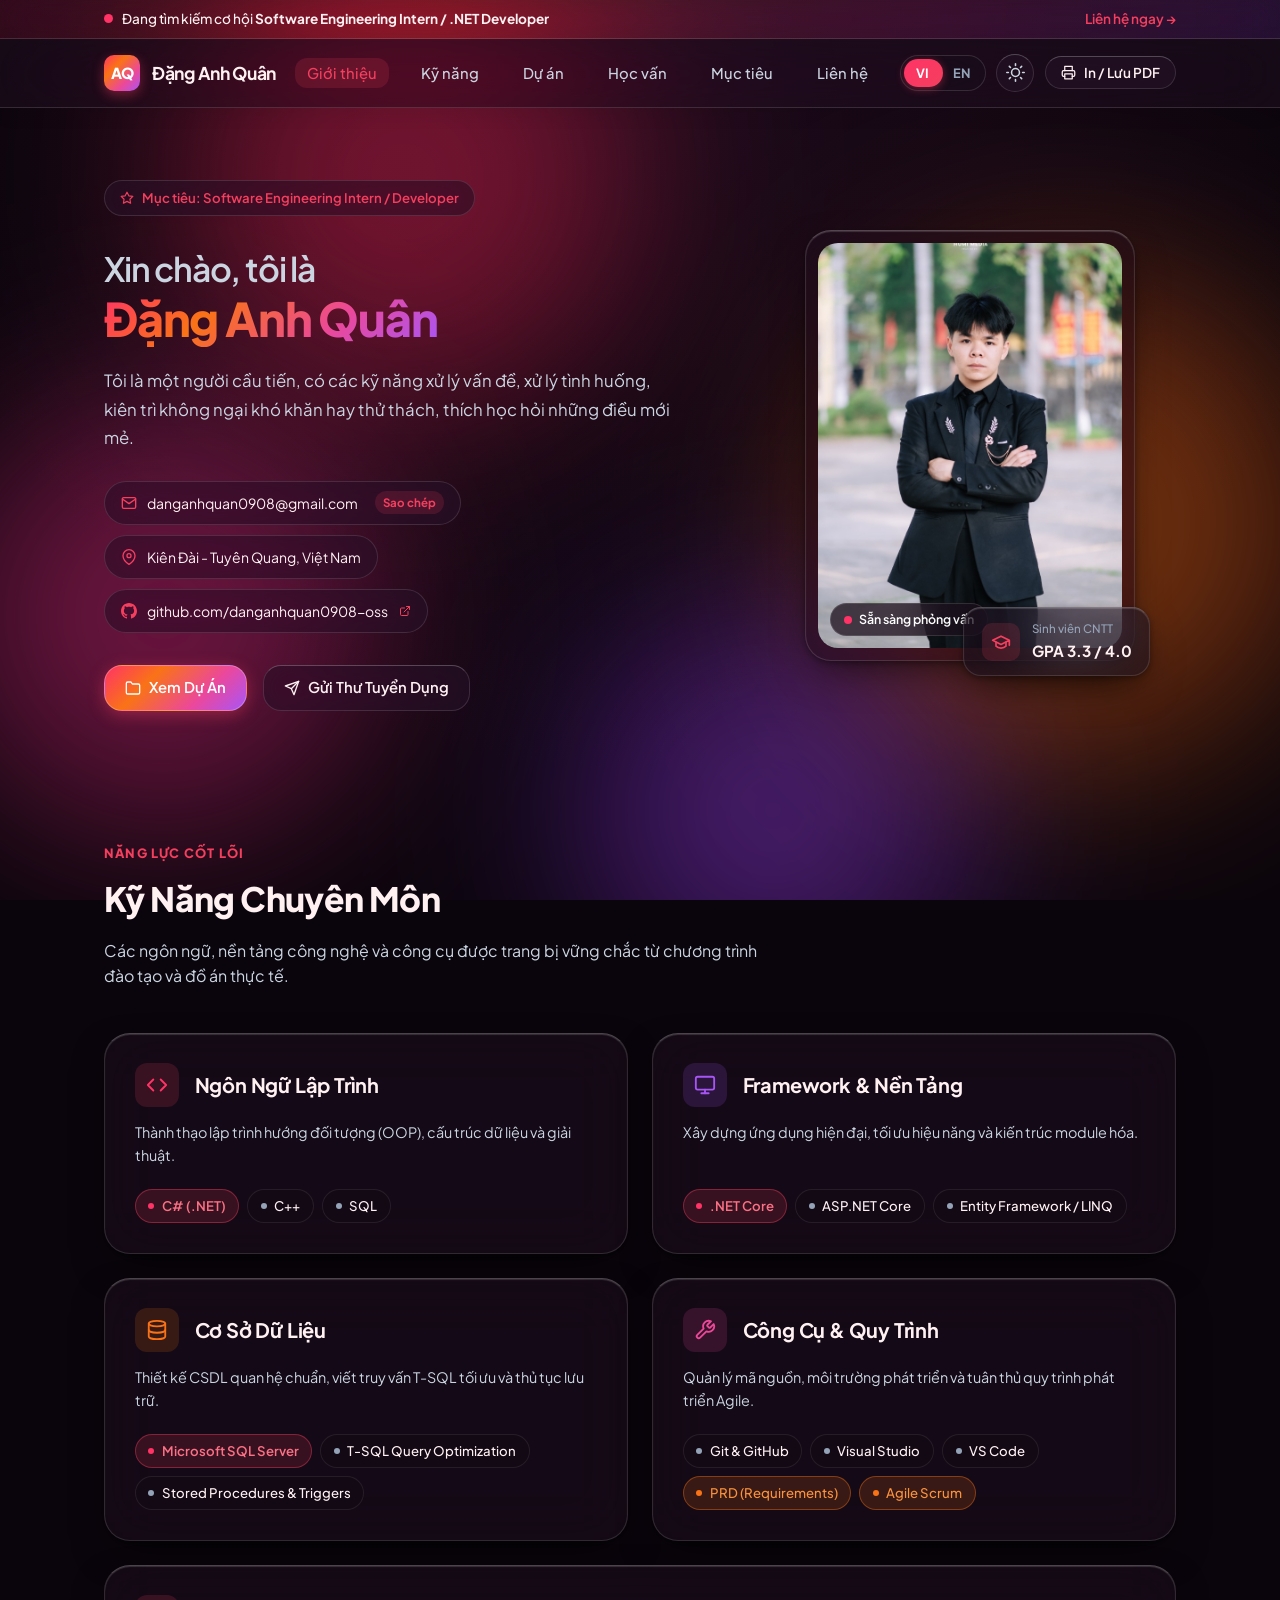
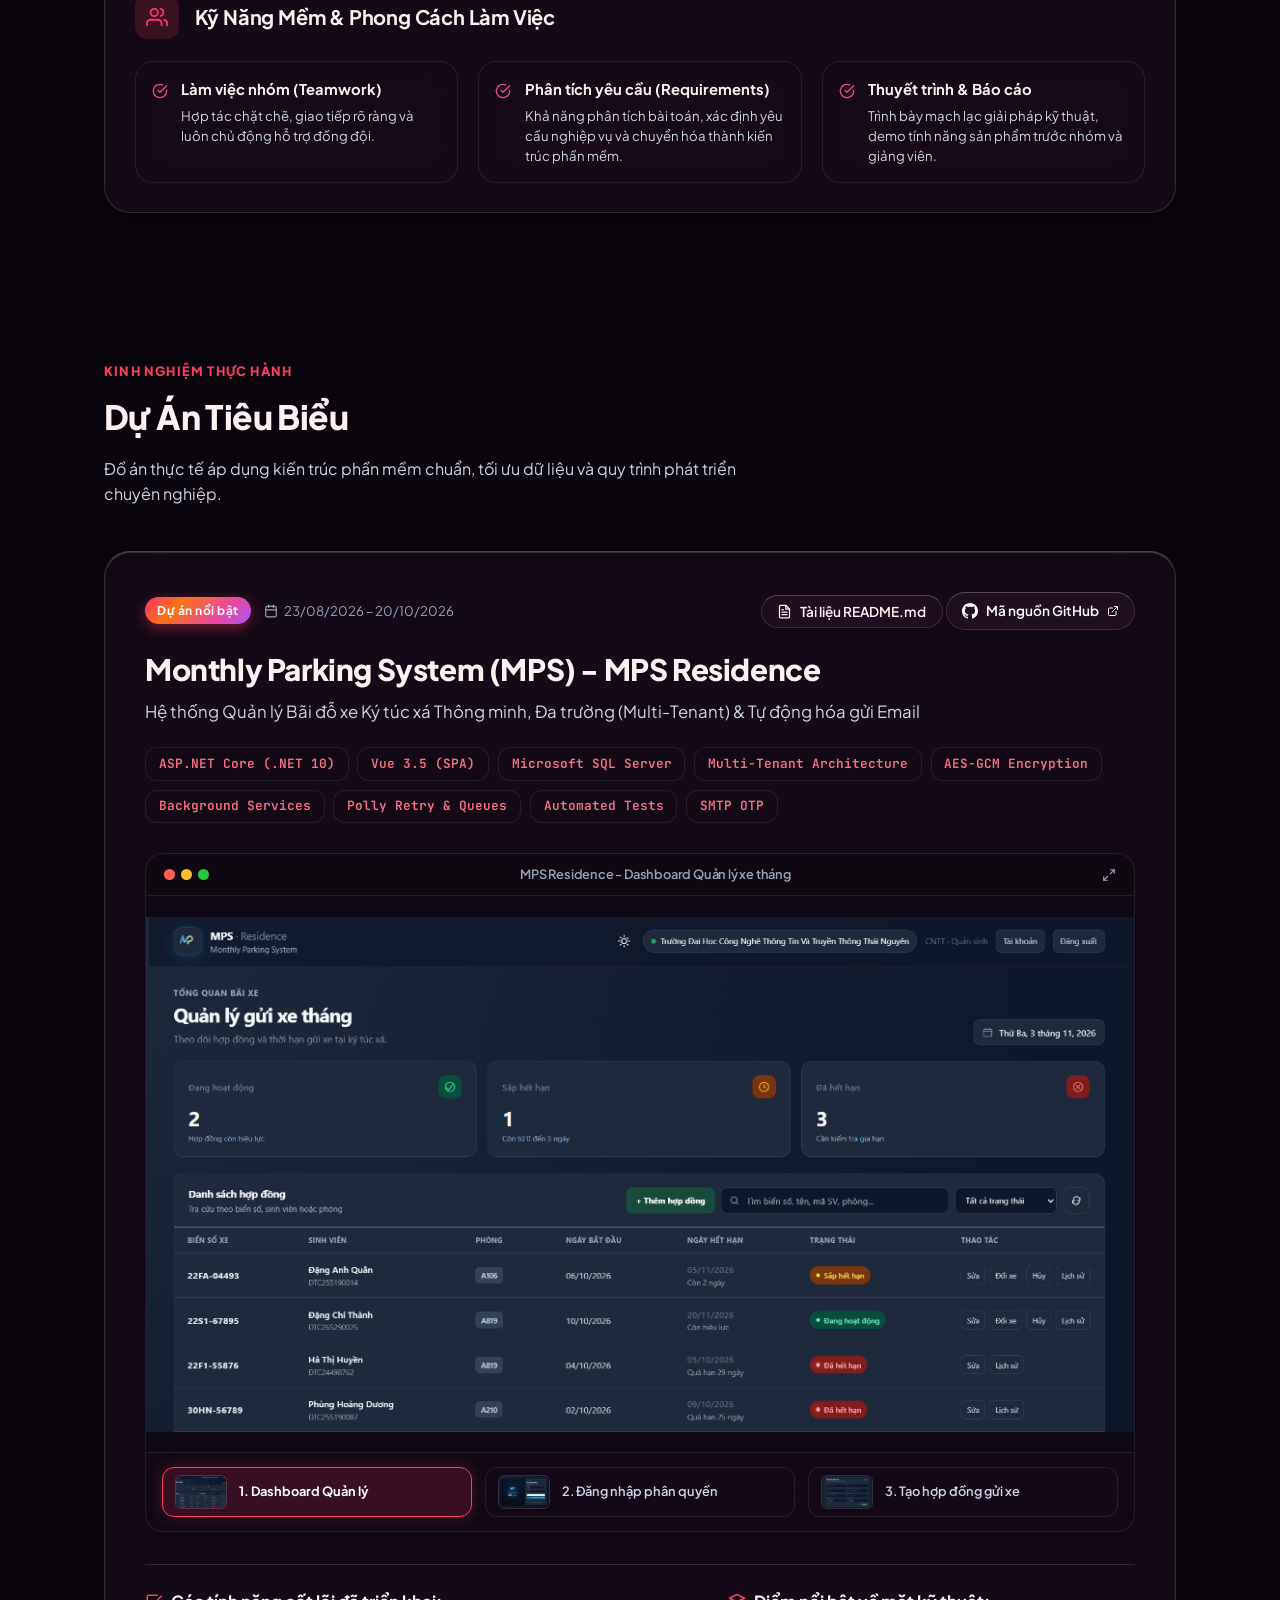
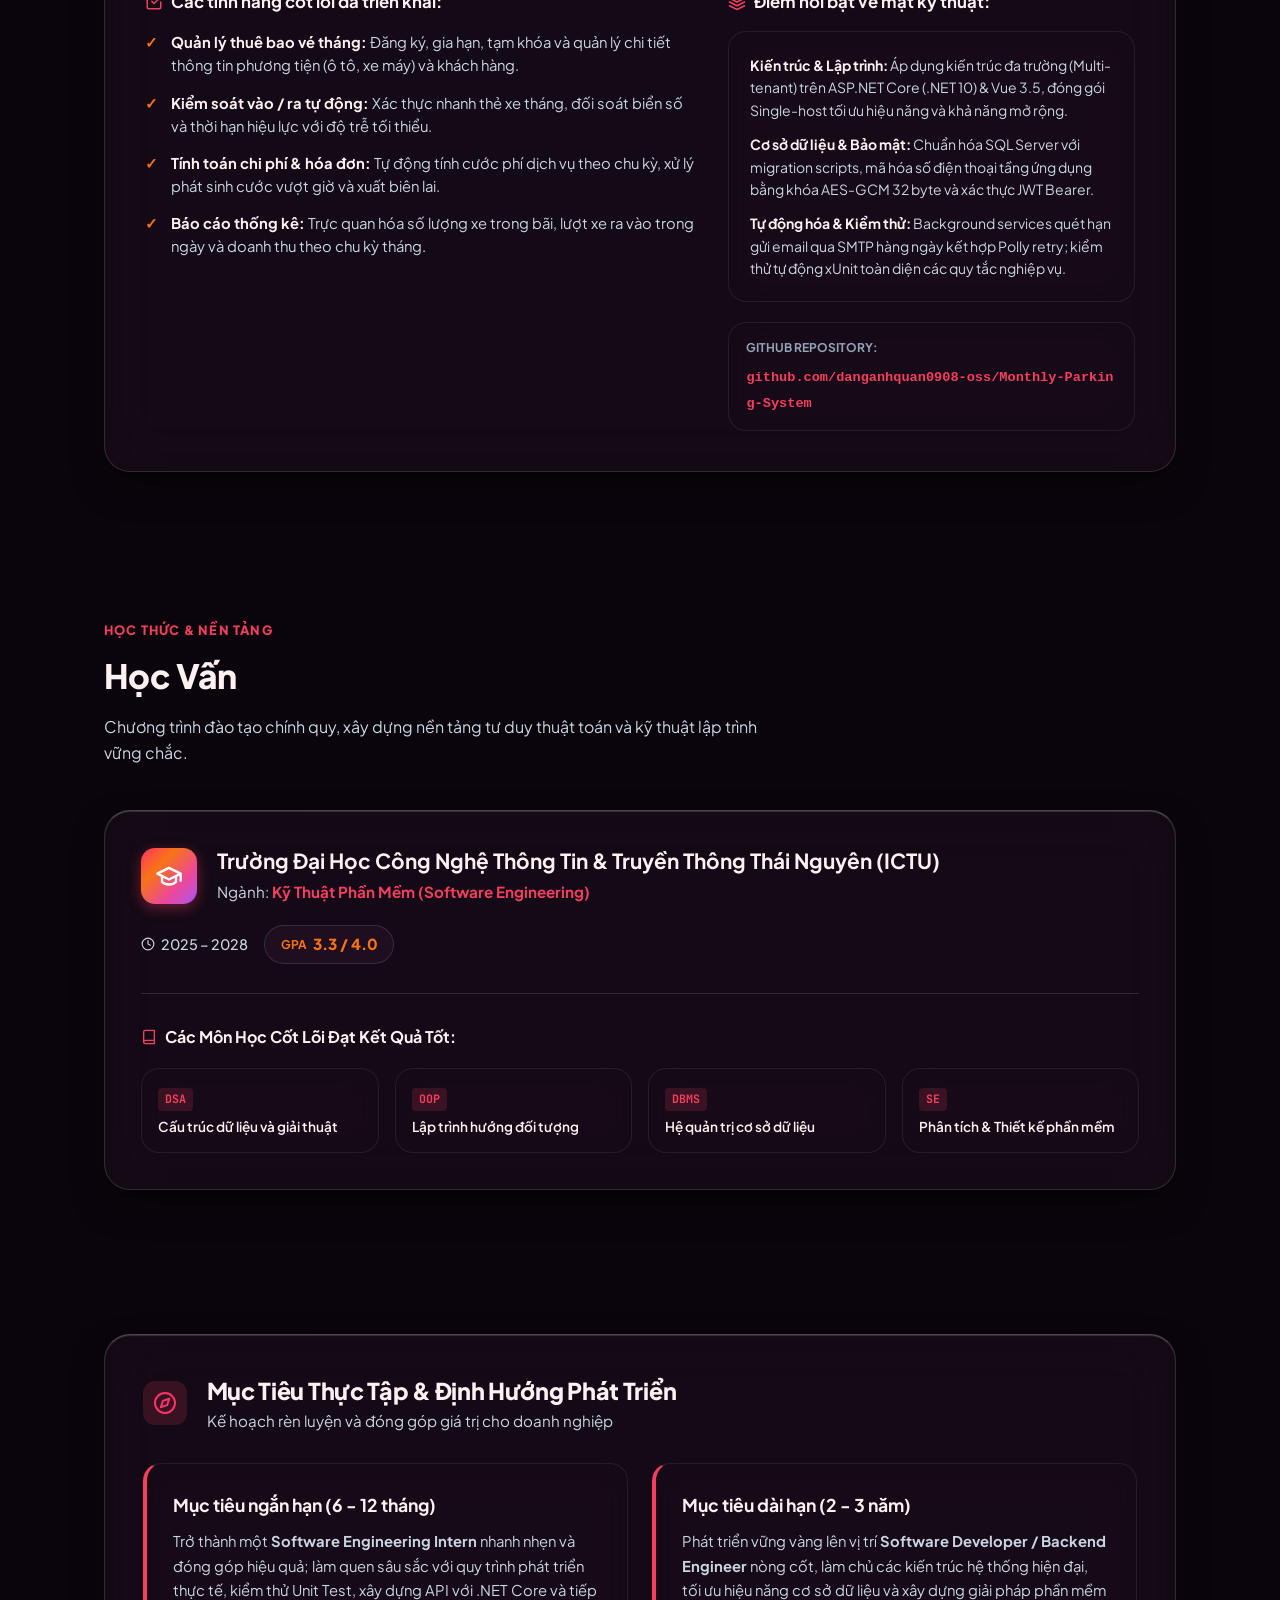
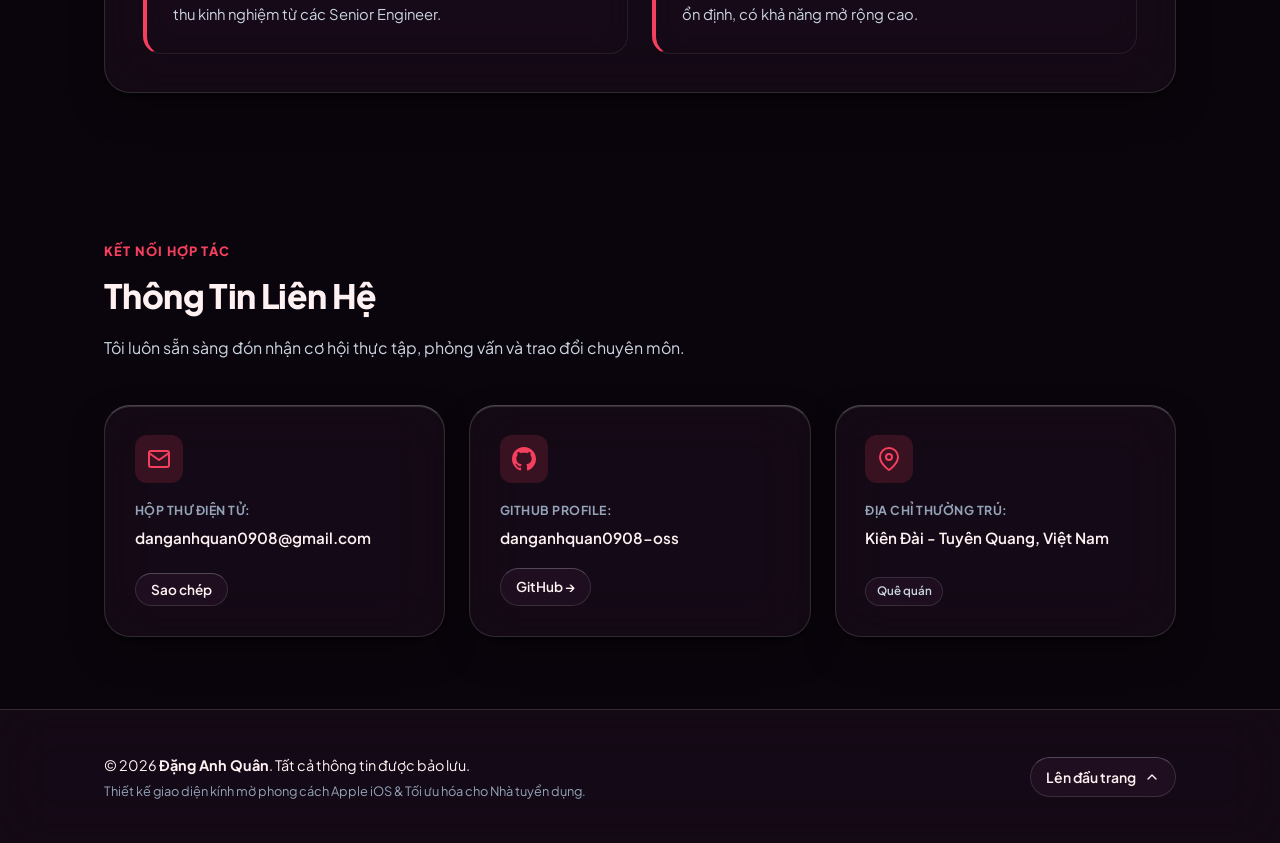
==== commit 63860f7d: "feat: add MPS project screenshots, interactive gallery, lightbox, and README documentation drawer" ====
--- a/index.html
+++ b/index.html
@@ -377,6 +377,17 @@
             </div>
 
             <div class="project-actions-top">
+              <button type="button" id="toggleReadmeBtn" class="btn btn-sm btn-outline ios-glass-btn readme-toggle-btn" title="Xem tài liệu kỹ thuật chi tiết">
+                <svg xmlns="http://www.w3.org/2000/svg" width="15" height="15" viewBox="0 0 24 24" fill="none" stroke="currentColor" stroke-width="2" stroke-linecap="round" stroke-linejoin="round">
+                  <path d="M14 2H6a2 2 0 0 0-2 2v16a2 2 0 0 0 2 2h12a2 2 0 0 0 2-2V8z"></path>
+                  <polyline points="14 2 14 8 20 8"></polyline>
+                  <line x1="16" y1="13" x2="8" y2="13"></line>
+                  <line x1="16" y1="17" x2="8" y2="17"></line>
+                  <polyline points="10 9 9 9 8 9"></polyline>
+                </svg>
+                <span data-i18n="proj_readme_btn">Tài liệu README.md</span>
+              </button>
+
               <a href="https://github.com/danganhquan0908-oss/Monthly-Parking-System" target="_blank" rel="noopener noreferrer" class="btn btn-sm btn-github ios-glass-btn" title="Xem mã nguồn trên GitHub">
                 <svg xmlns="http://www.w3.org/2000/svg" width="16" height="16" viewBox="0 0 24 24" fill="currentColor">
                   <path d="M12 0c-6.626 0-12 5.373-12 12 0 5.302 3.438 9.8 8.207 11.387.599.111.793-.261.793-.577v-2.234c-3.338.726-4.033-1.416-4.033-1.416-.546-1.387-1.333-1.756-1.333-1.756-1.089-.745.083-.729.083-.729 1.205.084 1.839 1.237 1.839 1.237 1.07 1.834 2.807 1.304 3.492.997.107-.775.418-1.305.762-1.604-2.665-.305-5.467-1.334-5.467-5.931 0-1.311.469-2.381 1.236-3.221-.124-.303-.535-1.524.117-3.176 0 0 1.008-.322 3.301 1.23.957-.266 1.983-.399 3.003-.404 1.02.005 2.047.138 3.006.404 2.291-1.552 3.297-1.23 3.297-1.23.653 1.653.242 2.874.118 3.176.77.84 1.235 1.911 1.235 3.221 0 4.609-2.807 5.624-5.479 5.921.43.372.823 1.102.823 2.222v3.293c0 .319.192.694.801.576 4.765-1.589 8.199-6.086 8.199-11.386 0-6.627-5.373-12-12-12z"/>
@@ -391,16 +402,126 @@
             </div>
           </div>
 
-          <h3 class="project-title" data-i18n="proj_name">Monthly Parking System (MPS)</h3>
-          <p class="project-subtitle" data-i18n="proj_subtitle">Hệ thống Quản lý Bãi đỗ xe Tháng thông minh và Tự động hóa kiểm soát</p>
+          <h3 class="project-title" data-i18n="proj_name">Monthly Parking System (MPS) - MPS Residence</h3>
+          <p class="project-subtitle" data-i18n="proj_subtitle">Hệ thống Quản lý Bãi đỗ xe Ký túc xá Thông minh, Đa trường (Multi-Tenant) & Tự động hóa gửi Email</p>
 
           <div class="project-tech-badges">
-            <span class="tech-chip">C#</span>
-            <span class="tech-chip">.NET Core</span>
+            <span class="tech-chip">ASP.NET Core (.NET 10)</span>
+            <span class="tech-chip">Vue 3.5 (SPA)</span>
             <span class="tech-chip">Microsoft SQL Server</span>
-            <span class="tech-chip">OOP Architecture</span>
-            <span class="tech-chip">Agile / Scrum</span>
-            <span class="tech-chip">Git Version Control</span>
+            <span class="tech-chip">Multi-Tenant Architecture</span>
+            <span class="tech-chip">AES-GCM Encryption</span>
+            <span class="tech-chip">Background Services</span>
+            <span class="tech-chip">Polly Retry & Queues</span>
+            <span class="tech-chip">Automated Tests</span>
+            <span class="tech-chip">SMTP OTP</span>
+          </div>
+
+          <!-- INTERACTIVE SCREENSHOT GALLERY (Apple Window Mockup) -->
+          <div class="project-gallery-wrapper">
+            <div class="gallery-window-header">
+              <div class="window-controls">
+                <span class="w-dot w-red"></span>
+                <span class="w-dot w-yellow"></span>
+                <span class="w-dot w-green"></span>
+              </div>
+              <div class="window-title-bar" id="galleryTitleBar">MPS Residence - Dashboard Quản lý xe tháng</div>
+              <div class="window-action-zoom" title="Nhấn vào hình ảnh để xem ảnh kích thước đầy đủ">
+                <svg xmlns="http://www.w3.org/2000/svg" width="14" height="14" viewBox="0 0 24 24" fill="none" stroke="currentColor" stroke-width="2" stroke-linecap="round" stroke-linejoin="round">
+                  <polyline points="15 3 21 3 21 9"></polyline>
+                  <polyline points="9 21 3 21 3 15"></polyline>
+                  <line x1="21" y1="3" x2="14" y2="10"></line>
+                  <line x1="3" y1="21" x2="10" y2="14"></line>
+                </svg>
+              </div>
+            </div>
+
+            <div class="gallery-viewport" id="galleryViewport" title="Nhấn để phóng to ảnh">
+              <img id="galleryMainImg" src="assets/projects/mps-dashboard.png" alt="Ảnh minh họa Dashboard MPS" class="gallery-img">
+              <div class="gallery-zoom-badge">
+                <svg xmlns="http://www.w3.org/2000/svg" width="16" height="16" viewBox="0 0 24 24" fill="none" stroke="currentColor" stroke-width="2" stroke-linecap="round" stroke-linejoin="round">
+                  <circle cx="11" cy="11" r="8"></circle>
+                  <line x1="21" y1="21" x2="16.65" y2="16.65"></line>
+                  <line x1="11" y1="8" x2="11" y2="14"></line>
+                  <line x1="8" y1="11" x2="14" y2="11"></line>
+                </svg>
+                <span data-i18n="proj_zoom_hint">Nhấn để xem kích thước lớn</span>
+              </div>
+            </div>
+
+            <!-- Thumbnail Selector Buttons -->
+            <div class="gallery-thumbnails">
+              <button type="button" class="thumb-btn active ios-glass-panel" data-src="assets/projects/mps-dashboard.png" data-title="Dashboard Quản lý xe tháng - Thống kê trạng thái hợp đồng, tìm kiếm và phân trang">
+                <img src="assets/projects/mps-dashboard.png" alt="Thumb Dashboard">
+                <span class="thumb-label" data-i18n="thumb_dashboard">1. Dashboard Quản lý</span>
+              </button>
+
+              <button type="button" class="thumb-btn ios-glass-panel" data-src="assets/projects/mps-login.png" data-title="Truy cập nội bộ - Đăng nhập hệ thống theo mã trường (DTC-ICTU) & phân quyền vai trò">
+                <img src="assets/projects/mps-login.png" alt="Thumb Login">
+                <span class="thumb-label" data-i18n="thumb_login">2. Đăng nhập phân quyền</span>
+              </button>
+
+              <button type="button" class="thumb-btn ios-glass-panel" data-src="assets/projects/mps-modal.png" data-title="Modal Thêm hợp đồng mới - Nhập thông tin sinh viên, biển số xe & mã hóa số điện thoại">
+                <img src="assets/projects/mps-modal.png" alt="Thumb Modal">
+                <span class="thumb-label" data-i18n="thumb_modal">3. Tạo hợp đồng gửi xe</span>
+              </button>
+            </div>
+          </div>
+
+          <!-- COLLAPSIBLE README.MD DOCUMENTATION DRAWER -->
+          <div class="project-readme-container ios-glass-panel" id="projectReadmeContainer">
+            <div class="readme-header-bar">
+              <div class="readme-title-group">
+                <svg xmlns="http://www.w3.org/2000/svg" width="18" height="18" viewBox="0 0 24 24" fill="none" stroke="currentColor" stroke-width="2" stroke-linecap="round" stroke-linejoin="round">
+                  <path d="M14 2H6a2 2 0 0 0-2 2v16a2 2 0 0 0 2 2h12a2 2 0 0 0 2-2V8z"></path>
+                  <polyline points="14 2 14 8 20 8"></polyline>
+                </svg>
+                <h4 data-i18n="readme_heading">Tài Liệu Dự Án Chi Tiết (README.md)</h4>
+              </div>
+              <button type="button" id="closeReadmeBtn" class="btn-icon ios-glass-btn btn-sm" aria-label="Đóng tài liệu">
+                <svg xmlns="http://www.w3.org/2000/svg" width="18" height="18" viewBox="0 0 24 24" fill="none" stroke="currentColor" stroke-width="2" stroke-linecap="round" stroke-linejoin="round">
+                  <line x1="18" y1="6" x2="6" y2="18"></line>
+                  <line x1="6" y1="6" x2="18" y2="18"></line>
+                </svg>
+              </button>
+            </div>
+
+            <div class="readme-content-body">
+              <div class="readme-block">
+                <h5>1. Giới thiệu tổng quan hệ thống</h5>
+                <p><strong>Monthly Parking System (MPS)</strong> là hệ thống quản lý hợp đồng gửi xe tháng tại ký túc xá sinh viên. Ứng dụng hỗ trợ nhân sự nhà trường quản lý sinh viên, phương tiện, thời hạn hợp đồng và theo dõi toàn bộ lịch sử thay đổi. Hệ thống được kiến trúc theo mô hình <strong>Backend tập trung phục vụ đa trường (Multi-tenant)</strong>; dữ liệu và tài khoản được phân tách triệt để theo từng trường thông qua <code>SchoolId</code>.</p>
+              </div>
+
+              <div class="readme-block">
+                <h5>2. Tính năng kỹ thuật cốt lõi</h5>
+                <ul class="readme-list">
+                  <li><strong>Quản lý hợp đồng & xe:</strong> Tạo, tra cứu, cập nhật, hủy hợp đồng; quản lý biển số xe và lưu vết toàn bộ lịch sử đổi xe, hủy hợp đồng.</li>
+                  <li><strong>Dashboard vận hành trực quan:</strong> Phân loại thẻ hợp đồng Đang hoạt động, Sắp hết hạn, Đã hết hạn; tích hợp bộ lọc tìm kiếm theo biển số, họ tên, mã sinh viên, số phòng và phân trang dữ liệu.</li>
+                  <li><strong>Quét hạn tự động & Hàng đợi Email:</strong> Worker background service tự động quét hợp đồng đến hạn mỗi ngày, kích hoạt thông báo nhắc sinh viên qua giao thức SMTP kèm cơ chế Polly retry bền bỉ.</li>
+                  <li><strong>Phân quyền vai trò nội bộ:</strong> Quản lý nhân viên theo 4 cấp quyền: <code>Admin</code>, <code>Manager</code>, <code>Guard</code> (Bảo vệ), và <code>Staff</code>.</li>
+                  <li><strong>Bảo mật thông tin sinh viên:</strong> Mã hóa số điện thoại ở tầng ứng dụng bằng khóa <strong>AES-GCM (32 byte)</strong>; tự động che (mask) địa chỉ email và số điện thoại đối với các vai trò không có quyền quản lý.</li>
+                </ul>
+              </div>
+
+              <div class="readme-block">
+                <h5>3. Kiến trúc công nghệ & Cấu trúc mã nguồn</h5>
+                <div class="code-terminal-box">
+                  <pre><code>MonthlyParkingSystem.Api/   API RESTful ASP.NET Core (.NET 10), JWT Bearer Auth & Dịch vụ nền
+MonthlyParkingSystem.Web/   Dashboard Vue 3.5 (SPA) phục vụ cùng host (Single-host deployment)
+MonthlyParkingSystem.Tests/ Kiểm thử tự động xUnit các quy tắc nghiệp vụ vòng đời hợp đồng
+database/                   Script SQL Server khởi tạo và migration đa trường (Epic 5 & 6)
+Services/                   Script PowerShell tự động cấu hình SMTP, Secrets và mã hóa AES-GCM</code></pre>
+                </div>
+              </div>
+
+              <div class="readme-block">
+                <h5>4. Quy trình kiểm thử tự động (Automated Testing)</h5>
+                <p>Toàn bộ quy tắc tính toán ngày hết hạn, chống chồng lấn thời gian xe, trạng thái hợp đồng và cửa sổ nhắc hạn đều được bảo đảm qua bộ kiểm thử tự động:</p>
+                <div class="code-terminal-box">
+                  <pre><code>dotnet test MPS.sln --configuration Release</code></pre>
+                </div>
+              </div>
+            </div>
           </div>
 
           <div class="project-body-grid">
@@ -442,9 +563,9 @@
                 <span data-i18n="proj_tech_title">Điểm nổi bật về mặt kỹ thuật:</span>
               </h4>
               <div class="tech-highlight-box ios-glass-panel">
-                <p data-i18n="proj_tech_1"><strong>Kiến trúc & Lập trình:</strong> Áp dụng chặt chẽ các nguyên lý lập trình hướng đối tượng (OOP) nhằm module hóa hệ thống, dễ dàng mở rộng và bảo trì.</p>
-                <p data-i18n="proj_tech_2"><strong>Cơ sở dữ liệu:</strong> Thiết kế chuẩn hóa quan hệ CSDL trên SQL Server, tối ưu khóa ngoại và chỉ mục để xử lý truy vấn nhanh chóng.</p>
-                <p data-i18n="proj_tech_3"><strong>Quy trình phát triển:</strong> Xây dựng tài liệu yêu cầu (PRD), phân rã tính năng thành các User Stories theo phương pháp Agile/Scrum.</p>
+                <p data-i18n="proj_tech_1"><strong>Kiến trúc & Lập trình:</strong> Áp dụng kiến trúc đa trường (Multi-tenant) trên ASP.NET Core (.NET 10) & Vue 3.5, đóng gói Single-host tối ưu hiệu năng và khả năng mở rộng.</p>
+                <p data-i18n="proj_tech_2"><strong>Cơ sở dữ liệu & Bảo mật:</strong> Chuẩn hóa SQL Server với migration scripts, mã hóa số điện thoại tầng ứng dụng bằng khóa AES-GCM 32 byte và xác thực JWT Bearer.</p>
+                <p data-i18n="proj_tech_3"><strong>Tự động hóa & Kiểm thử:</strong> Background services quét hạn gửi email qua SMTP hàng ngày kết hợp Polly retry; kiểm thử tự động xUnit toàn diện các quy tắc nghiệp vụ.</p>
               </div>
 
               <div class="repo-link-box ios-glass-panel">
@@ -653,6 +774,25 @@
     <span id="toastMsg" data-i18n="toast_copied">Đã sao chép vào bộ nhớ tạm!</span>
   </div>
 
+  <!-- Fullscreen Image Lightbox Modal -->
+  <div id="imageLightbox" class="lightbox-modal" role="dialog" aria-modal="true" aria-label="Xem ảnh phóng to">
+    <div class="lightbox-backdrop" id="lightboxBackdrop"></div>
+    <div class="lightbox-content">
+      <div class="lightbox-header">
+        <span class="lightbox-caption" id="lightboxCaption">MPS Residence - Ảnh chi tiết</span>
+        <button type="button" id="closeLightboxBtn" class="btn-icon ios-glass-btn" aria-label="Đóng ảnh">
+          <svg xmlns="http://www.w3.org/2000/svg" width="20" height="20" viewBox="0 0 24 24" fill="none" stroke="currentColor" stroke-width="2" stroke-linecap="round" stroke-linejoin="round">
+            <line x1="18" y1="6" x2="6" y2="18"></line>
+            <line x1="6" y1="6" x2="18" y2="18"></line>
+          </svg>
+        </button>
+      </div>
+      <div class="lightbox-img-wrapper">
+        <img id="lightboxImg" src="" alt="Ảnh phóng to">
+      </div>
+    </div>
+  </div>
+
   <script src="script.js"></script>
 </body>
 </html>
--- a/style.css
+++ b/style.css
@@ -1002,6 +1002,340 @@
   flex-wrap: wrap;
   gap: 0.55rem;
   margin-bottom: 1.85rem;
+}
+
+/* --------------------------------------------------------------------------
+   PROJECT SCREENSHOT GALLERY (APPLE WINDOW MOCKUP)
+   -------------------------------------------------------------------------- */
+.project-gallery-wrapper {
+  margin-bottom: 2rem;
+  background: var(--glass-panel-bg);
+  border: 1px solid var(--glass-panel-border);
+  border-radius: var(--radius-md);
+  overflow: hidden;
+  box-shadow: 0 12px 30px rgba(0, 0, 0, 0.25);
+  transition: var(--spring-transition);
+}
+
+.gallery-window-header {
+  display: flex;
+  align-items: center;
+  justify-content: space-between;
+  padding: 0.65rem 1.15rem;
+  background: rgba(10, 5, 12, 0.45);
+  border-bottom: 1px solid var(--glass-panel-border);
+}
+
+.window-controls {
+  display: flex;
+  align-items: center;
+  gap: 6px;
+}
+
+.w-dot {
+  width: 11px;
+  height: 11px;
+  border-radius: 50%;
+}
+
+.w-red { background-color: #ff5f56; }
+.w-yellow { background-color: #ffbd2e; }
+.w-green { background-color: #27c93f; }
+
+.window-title-bar {
+  font-size: 0.8rem;
+  font-weight: 600;
+  color: var(--text-muted);
+  letter-spacing: -0.2px;
+}
+
+.window-action-zoom {
+  color: var(--text-muted);
+  cursor: pointer;
+  display: flex;
+  align-items: center;
+}
+
+.gallery-viewport {
+  position: relative;
+  cursor: pointer;
+  background: #0d0812;
+  display: flex;
+  align-items: center;
+  justify-content: center;
+  overflow: hidden;
+  aspect-ratio: 16 / 9;
+}
+
+.gallery-img {
+  width: 100%;
+  height: 100%;
+  object-fit: contain;
+  transition: transform 0.4s cubic-bezier(0.2, 0.9, 0.3, 1), filter 0.3s ease;
+}
+
+.gallery-viewport:hover .gallery-img {
+  transform: scale(1.02);
+}
+
+.gallery-zoom-badge {
+  position: absolute;
+  bottom: 14px;
+  right: 14px;
+  background: rgba(15, 8, 16, 0.82);
+  backdrop-filter: blur(12px);
+  -webkit-backdrop-filter: blur(12px);
+  border: 1px solid rgba(255, 255, 255, 0.2);
+  color: #fff;
+  font-size: 0.775rem;
+  font-weight: 600;
+  padding: 0.35rem 0.85rem;
+  border-radius: var(--radius-full);
+  display: flex;
+  align-items: center;
+  gap: 0.4rem;
+  opacity: 0;
+  transform: translateY(6px);
+  transition: var(--spring-transition);
+}
+
+.gallery-viewport:hover .gallery-zoom-badge {
+  opacity: 1;
+  transform: translateY(0);
+}
+
+.gallery-thumbnails {
+  display: grid;
+  grid-template-columns: repeat(3, 1fr);
+  gap: 0.85rem;
+  padding: 0.85rem 1rem;
+  background: rgba(15, 8, 18, 0.3);
+  border-top: 1px solid var(--glass-panel-border);
+}
+
+.thumb-btn {
+  display: flex;
+  align-items: center;
+  gap: 0.75rem;
+  padding: 0.45rem 0.75rem;
+  border: 1px solid var(--glass-panel-border);
+  border-radius: var(--radius-sm);
+  background: var(--glass-panel-bg);
+  cursor: pointer;
+  text-align: left;
+  transition: var(--spring-transition);
+}
+
+.thumb-btn img {
+  width: 52px;
+  height: 34px;
+  object-fit: cover;
+  border-radius: 6px;
+  border: 1px solid rgba(255, 255, 255, 0.15);
+  flex-shrink: 0;
+}
+
+.thumb-label {
+  font-size: 0.8rem;
+  font-weight: 600;
+  color: var(--text-secondary);
+  line-height: 1.3;
+}
+
+.thumb-btn:hover {
+  border-color: var(--accent-primary);
+  background: var(--glass-card-hover-bg);
+}
+
+.thumb-btn.active {
+  border-color: var(--accent-primary);
+  background: var(--color-red-bg);
+  box-shadow: 0 0 14px rgba(244, 63, 94, 0.25);
+}
+
+.thumb-btn.active .thumb-label {
+  color: #fff;
+  font-weight: 700;
+}
+
+/* --------------------------------------------------------------------------
+   PROJECT README DRAWER (COLLAPSIBLE DOCUMENTATION)
+   -------------------------------------------------------------------------- */
+.project-readme-container {
+  display: none;
+  margin-bottom: 2rem;
+  padding: 1.65rem;
+  border: 1px solid rgba(244, 63, 94, 0.35);
+  animation: fadeInDown 0.35s cubic-bezier(0.2, 0.9, 0.3, 1);
+}
+
+.project-readme-container.open {
+  display: block;
+}
+
+@keyframes fadeInDown {
+  from { opacity: 0; transform: translateY(-10px); }
+  to { opacity: 1; transform: translateY(0); }
+}
+
+.readme-header-bar {
+  display: flex;
+  align-items: center;
+  justify-content: space-between;
+  margin-bottom: 1.25rem;
+  padding-bottom: 0.85rem;
+  border-bottom: 1px solid var(--glass-panel-border);
+}
+
+.readme-title-group {
+  display: flex;
+  align-items: center;
+  gap: 0.65rem;
+  color: var(--accent-primary);
+}
+
+.readme-title-group h4 {
+  font-size: 1.15rem;
+  font-weight: 700;
+  color: var(--text-primary);
+}
+
+.readme-block {
+  margin-bottom: 1.35rem;
+}
+
+.readme-block:last-child {
+  margin-bottom: 0;
+}
+
+.readme-block h5 {
+  font-size: 0.95rem;
+  font-weight: 700;
+  color: var(--accent-primary);
+  margin-bottom: 0.45rem;
+}
+
+.readme-block p {
+  font-size: 0.875rem;
+  color: var(--text-secondary);
+  line-height: 1.65;
+}
+
+.readme-list {
+  display: flex;
+  flex-direction: column;
+  gap: 0.45rem;
+  padding-left: 1.25rem;
+  list-style: disc;
+}
+
+.readme-list li {
+  font-size: 0.85rem;
+  color: var(--text-secondary);
+  line-height: 1.55;
+}
+
+.readme-list li strong {
+  color: var(--text-primary);
+}
+
+.code-terminal-box {
+  background: #0b050d;
+  border: 1px solid rgba(255, 255, 255, 0.1);
+  border-radius: var(--radius-sm);
+  padding: 0.85rem 1.15rem;
+  margin-top: 0.5rem;
+  overflow-x: auto;
+}
+
+.code-terminal-box pre code {
+  font-family: var(--font-mono);
+  font-size: 0.8rem;
+  color: #fca5a5;
+  line-height: 1.6;
+}
+
+/* --------------------------------------------------------------------------
+   FULLSCREEN IMAGE LIGHTBOX MODAL
+   -------------------------------------------------------------------------- */
+.lightbox-modal {
+  position: fixed;
+  top: 0;
+  left: 0;
+  width: 100vw;
+  height: 100vh;
+  z-index: 9999;
+  display: none;
+  align-items: center;
+  justify-content: center;
+  padding: 2rem;
+}
+
+.lightbox-modal.open {
+  display: flex;
+}
+
+.lightbox-backdrop {
+  position: absolute;
+  top: 0;
+  left: 0;
+  width: 100%;
+  height: 100%;
+  background: rgba(5, 2, 7, 0.85);
+  backdrop-filter: blur(25px);
+  -webkit-backdrop-filter: blur(25px);
+}
+
+.lightbox-content {
+  position: relative;
+  z-index: 2;
+  max-width: 1100px;
+  width: 100%;
+  max-height: 90vh;
+  display: flex;
+  flex-direction: column;
+  background: rgba(25, 12, 26, 0.85);
+  border: 1px solid rgba(255, 255, 255, 0.2);
+  border-radius: var(--radius-lg);
+  box-shadow: 0 25px 60px rgba(0, 0, 0, 0.8);
+  overflow: hidden;
+  animation: zoomModal 0.3s cubic-bezier(0.2, 0.9, 0.3, 1);
+}
+
+@keyframes zoomModal {
+  from { opacity: 0; transform: scale(0.92); }
+  to { opacity: 1; transform: scale(1); }
+}
+
+.lightbox-header {
+  display: flex;
+  align-items: center;
+  justify-content: space-between;
+  padding: 0.85rem 1.35rem;
+  border-bottom: 1px solid rgba(255, 255, 255, 0.12);
+}
+
+.lightbox-caption {
+  font-size: 0.9rem;
+  font-weight: 600;
+  color: var(--text-primary);
+}
+
+.lightbox-img-wrapper {
+  overflow: auto;
+  max-height: calc(90vh - 70px);
+  display: flex;
+  align-items: center;
+  justify-content: center;
+  background: #000;
+  padding: 0.5rem;
+}
+
+.lightbox-img-wrapper img {
+  max-width: 100%;
+  max-height: 100%;
+  object-fit: contain;
+  border-radius: 8px;
 }
 
 .tech-chip {
@@ -1589,7 +1923,10 @@
   .avatar-badge,
   .copy-tag,
   .copy-email-btn,
-  .project-actions-top {
+  .project-actions-top,
+  .project-gallery-wrapper,
+  .project-readme-container,
+  .lightbox-modal {
     display: none !important;
   }
 
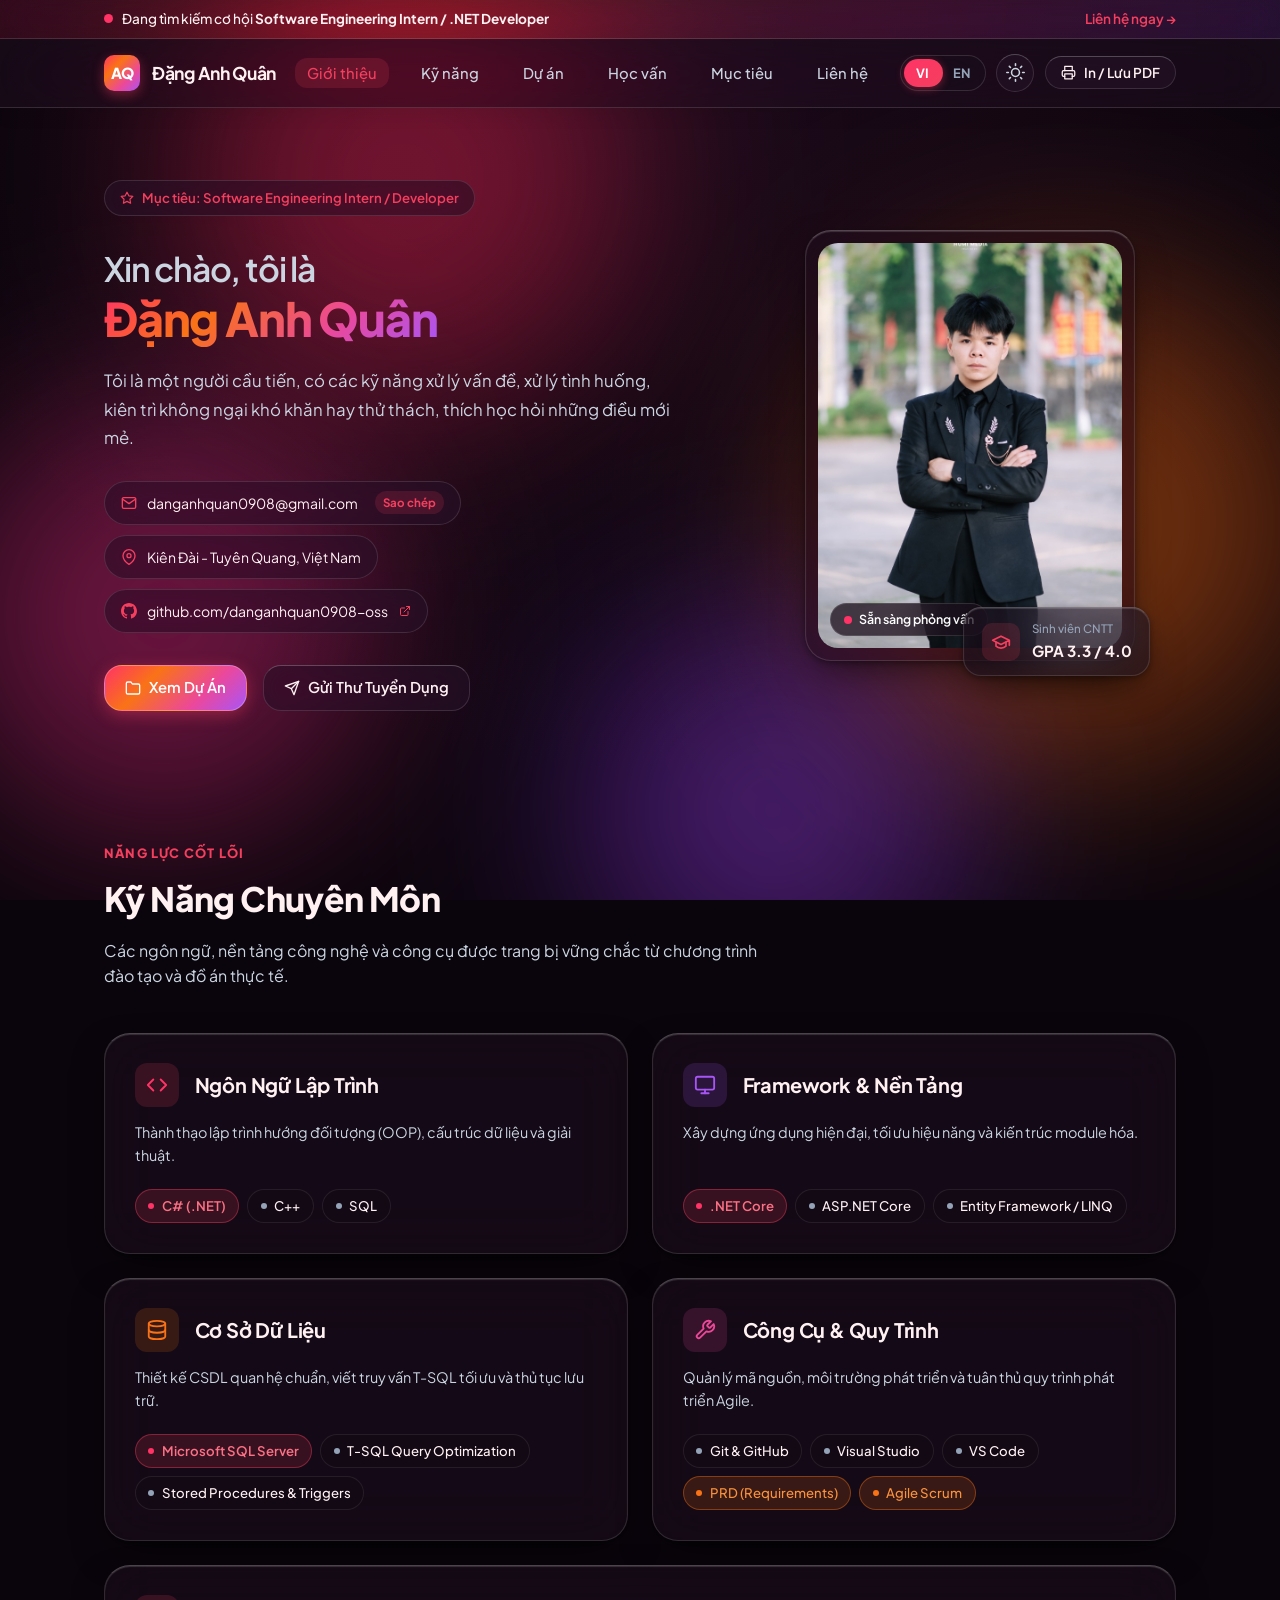
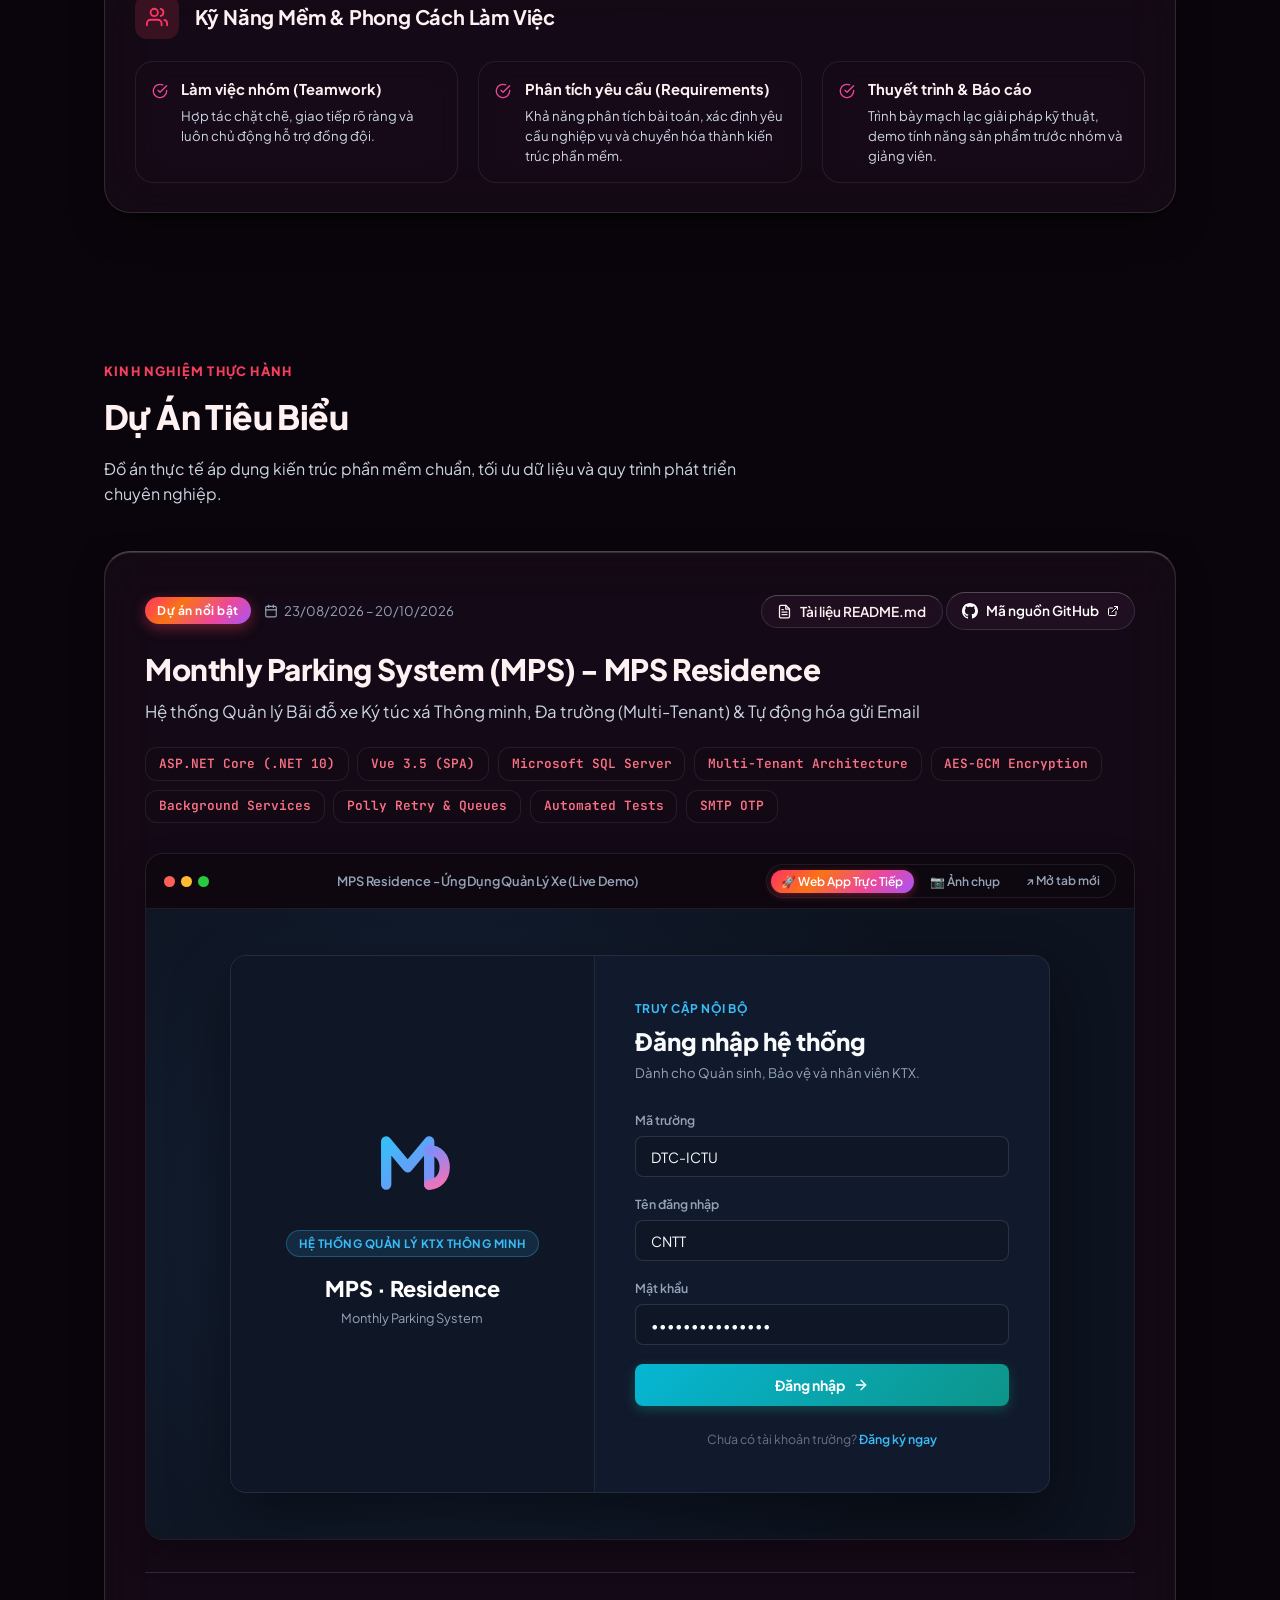
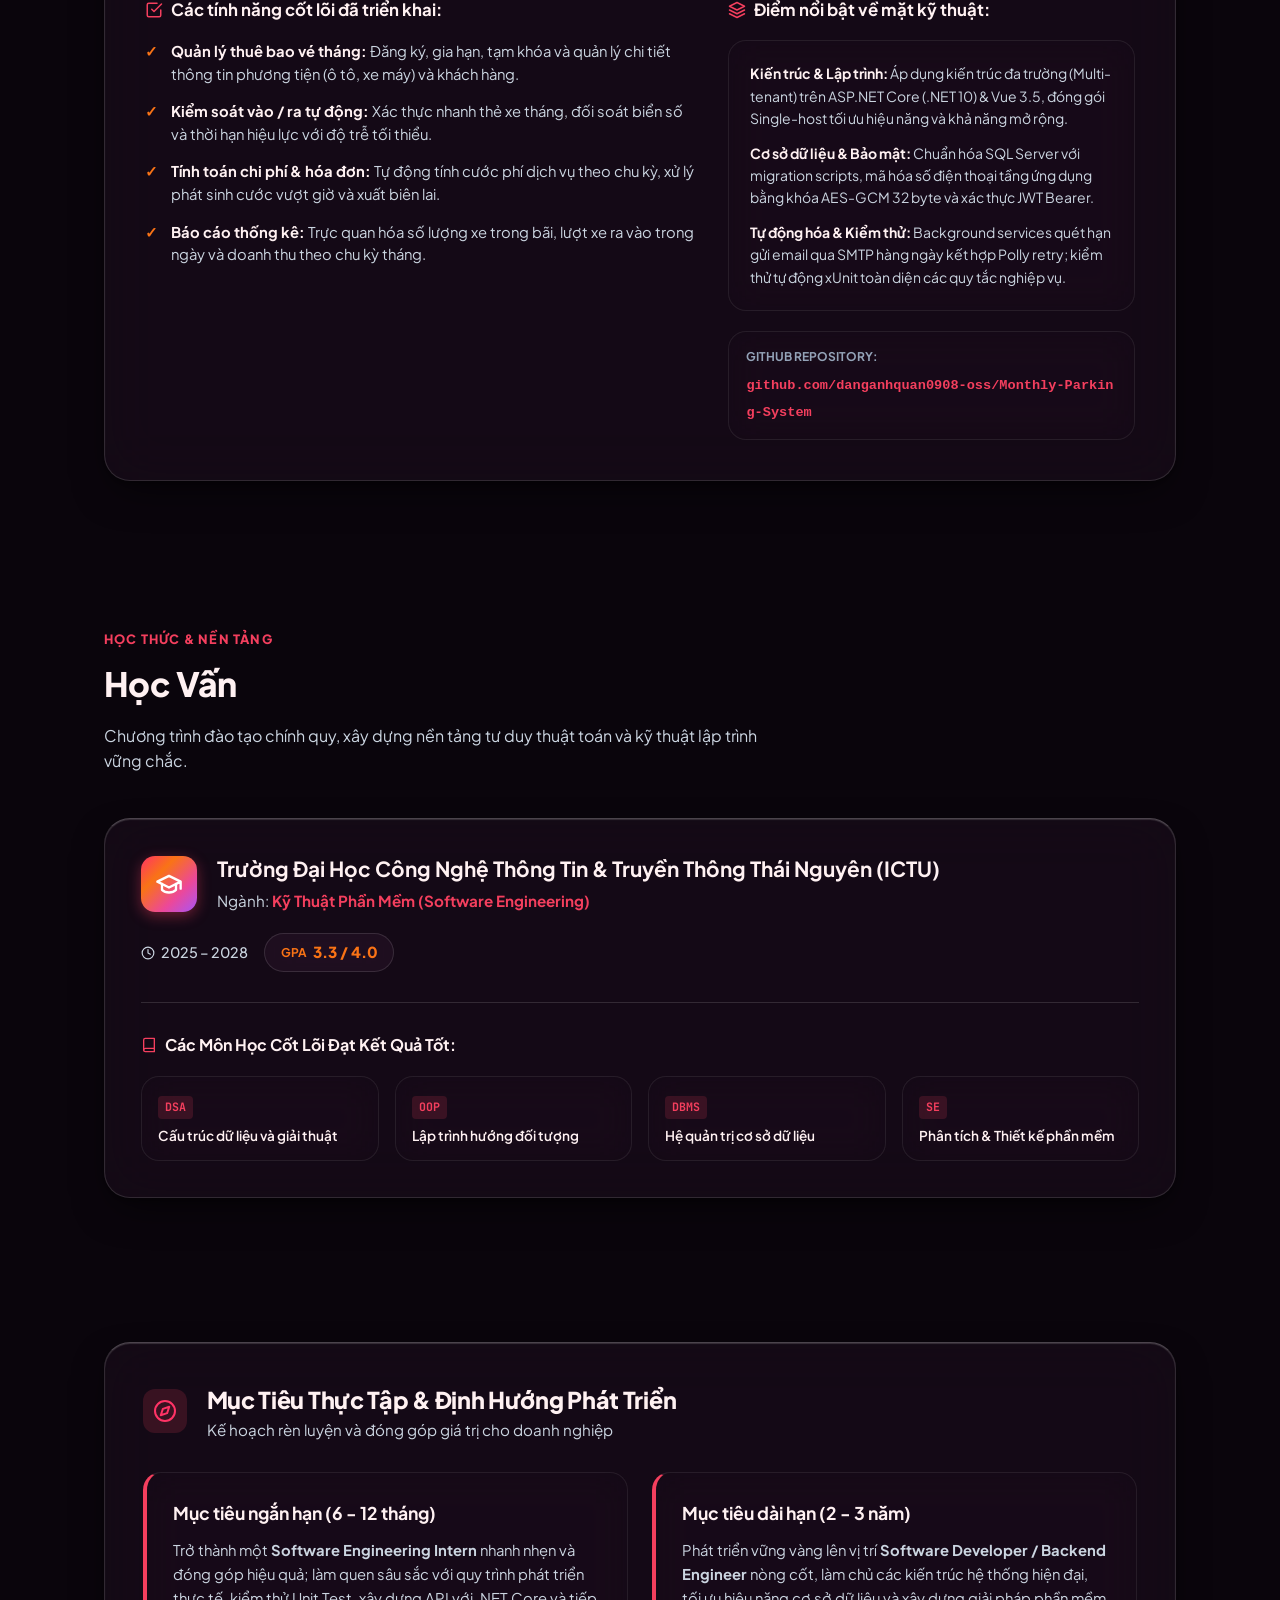
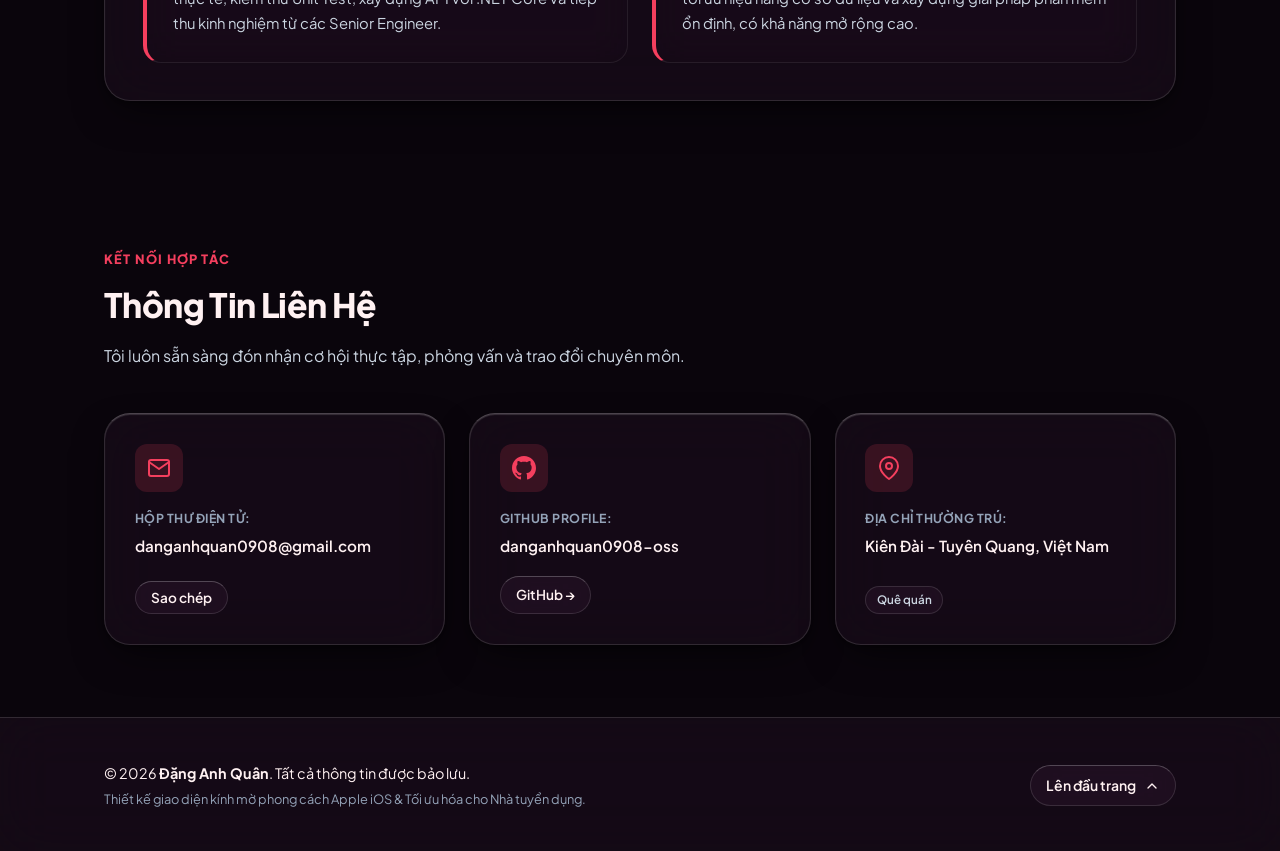
==== commit 63c8b178: "feat: embed interactive live MPS web app inside CV with mode switcher" ====
--- a/index.html
+++ b/index.html
@@ -417,7 +417,7 @@
             <span class="tech-chip">SMTP OTP</span>
           </div>
 
-          <!-- INTERACTIVE SCREENSHOT GALLERY (Apple Window Mockup) -->
+          <!-- INTERACTIVE LIVE WEB APP & SCREENSHOT SHOWCASE (Apple Window Mockup) -->
           <div class="project-gallery-wrapper">
             <div class="gallery-window-header">
               <div class="window-controls">
@@ -425,46 +425,59 @@
                 <span class="w-dot w-yellow"></span>
                 <span class="w-dot w-green"></span>
               </div>
-              <div class="window-title-bar" id="galleryTitleBar">MPS Residence - Dashboard Quản lý xe tháng</div>
-              <div class="window-action-zoom" title="Nhấn vào hình ảnh để xem ảnh kích thước đầy đủ">
-                <svg xmlns="http://www.w3.org/2000/svg" width="14" height="14" viewBox="0 0 24 24" fill="none" stroke="currentColor" stroke-width="2" stroke-linecap="round" stroke-linejoin="round">
-                  <polyline points="15 3 21 3 21 9"></polyline>
-                  <polyline points="9 21 3 21 3 15"></polyline>
-                  <line x1="21" y1="3" x2="14" y2="10"></line>
-                  <line x1="3" y1="21" x2="10" y2="14"></line>
-                </svg>
-              </div>
-            </div>
-
-            <div class="gallery-viewport" id="galleryViewport" title="Nhấn để phóng to ảnh">
-              <img id="galleryMainImg" src="assets/projects/mps-dashboard.png" alt="Ảnh minh họa Dashboard MPS" class="gallery-img">
-              <div class="gallery-zoom-badge">
-                <svg xmlns="http://www.w3.org/2000/svg" width="16" height="16" viewBox="0 0 24 24" fill="none" stroke="currentColor" stroke-width="2" stroke-linecap="round" stroke-linejoin="round">
-                  <circle cx="11" cy="11" r="8"></circle>
-                  <line x1="21" y1="21" x2="16.65" y2="16.65"></line>
-                  <line x1="11" y1="8" x2="11" y2="14"></line>
-                  <line x1="8" y1="11" x2="14" y2="11"></line>
-                </svg>
-                <span data-i18n="proj_zoom_hint">Nhấn để xem kích thước lớn</span>
-              </div>
-            </div>
-
-            <!-- Thumbnail Selector Buttons -->
-            <div class="gallery-thumbnails">
-              <button type="button" class="thumb-btn active ios-glass-panel" data-src="assets/projects/mps-dashboard.png" data-title="Dashboard Quản lý xe tháng - Thống kê trạng thái hợp đồng, tìm kiếm và phân trang">
-                <img src="assets/projects/mps-dashboard.png" alt="Thumb Dashboard">
-                <span class="thumb-label" data-i18n="thumb_dashboard">1. Dashboard Quản lý</span>
-              </button>
-
-              <button type="button" class="thumb-btn ios-glass-panel" data-src="assets/projects/mps-login.png" data-title="Truy cập nội bộ - Đăng nhập hệ thống theo mã trường (DTC-ICTU) & phân quyền vai trò">
-                <img src="assets/projects/mps-login.png" alt="Thumb Login">
-                <span class="thumb-label" data-i18n="thumb_login">2. Đăng nhập phân quyền</span>
-              </button>
-
-              <button type="button" class="thumb-btn ios-glass-panel" data-src="assets/projects/mps-modal.png" data-title="Modal Thêm hợp đồng mới - Nhập thông tin sinh viên, biển số xe & mã hóa số điện thoại">
-                <img src="assets/projects/mps-modal.png" alt="Thumb Modal">
-                <span class="thumb-label" data-i18n="thumb_modal">3. Tạo hợp đồng gửi xe</span>
-              </button>
+              
+              <div class="window-title-bar" id="galleryTitleBar">MPS Residence - Ứng Dụng Quản Lý Xe (Live Demo)</div>
+
+              <div class="window-mode-switch">
+                <button type="button" class="window-tab-btn active" id="btnModeLive" title="Trải nghiệm trực tiếp ứng dụng web MPS">
+                  <span>🚀 Web App Trực Tiếp</span>
+                </button>
+                <button type="button" class="window-tab-btn" id="btnModeScreenshots" title="Xem bộ ảnh chụp màn hình">
+                  <span>📷 Ảnh chụp</span>
+                </button>
+                <a href="mps-demo/index.html" target="_blank" rel="noopener noreferrer" class="window-tab-btn" title="Mở ứng dụng MPS trong tab riêng">
+                  <span>↗ Mở tab mới</span>
+                </a>
+              </div>
+            </div>
+
+            <!-- LIVE WEB APP CONTAINER (EMBEDDED IFRAME) -->
+            <div class="live-app-viewport" id="liveAppContainer">
+              <iframe id="mpsIframe" src="mps-demo/index.html" title="MPS Residence Web App" loading="lazy"></iframe>
+            </div>
+
+            <!-- SCREENSHOT GALLERY CONTAINER (CAN BE TOGGLED) -->
+            <div class="screenshots-wrapper" id="screenshotsContainer" style="display: none;">
+              <div class="gallery-viewport" id="galleryViewport" title="Nhấn để phóng to ảnh">
+                <img id="galleryMainImg" src="assets/projects/mps-dashboard.png" alt="Ảnh minh họa Dashboard MPS" class="gallery-img">
+                <div class="gallery-zoom-badge">
+                  <svg xmlns="http://www.w3.org/2000/svg" width="16" height="16" viewBox="0 0 24 24" fill="none" stroke="currentColor" stroke-width="2" stroke-linecap="round" stroke-linejoin="round">
+                    <circle cx="11" cy="11" r="8"></circle>
+                    <line x1="21" y1="21" x2="16.65" y2="16.65"></line>
+                    <line x1="11" y1="8" x2="11" y2="14"></line>
+                    <line x1="8" y1="11" x2="14" y2="11"></line>
+                  </svg>
+                  <span data-i18n="proj_zoom_hint">Nhấn để xem kích thước lớn</span>
+                </div>
+              </div>
+
+              <!-- Thumbnail Selector Buttons -->
+              <div class="gallery-thumbnails">
+                <button type="button" class="thumb-btn active ios-glass-panel" data-src="assets/projects/mps-dashboard.png" data-title="Dashboard Quản lý xe tháng - Thống kê trạng thái hợp đồng, tìm kiếm và phân trang">
+                  <img src="assets/projects/mps-dashboard.png" alt="Thumb Dashboard">
+                  <span class="thumb-label" data-i18n="thumb_dashboard">1. Dashboard Quản lý</span>
+                </button>
+
+                <button type="button" class="thumb-btn ios-glass-panel" data-src="assets/projects/mps-login.png" data-title="Truy cập nội bộ - Đăng nhập hệ thống theo mã trường (DTC-ICTU) & phân quyền vai trò">
+                  <img src="assets/projects/mps-login.png" alt="Thumb Login">
+                  <span class="thumb-label" data-i18n="thumb_login">2. Đăng nhập phân quyền</span>
+                </button>
+
+                <button type="button" class="thumb-btn ios-glass-panel" data-src="assets/projects/mps-modal.png" data-title="Modal Thêm hợp đồng mới - Nhập thông tin sinh viên, biển số xe & mã hóa số điện thoại">
+                  <img src="assets/projects/mps-modal.png" alt="Thumb Modal">
+                  <span class="thumb-label" data-i18n="thumb_modal">3. Tạo hợp đồng gửi xe</span>
+                </button>
+              </div>
             </div>
           </div>
 
--- a/style.css
+++ b/style.css
@@ -1047,6 +1047,55 @@
   font-weight: 600;
   color: var(--text-muted);
   letter-spacing: -0.2px;
+}
+
+.window-mode-switch {
+  display: flex;
+  align-items: center;
+  gap: 0.35rem;
+  background: rgba(15, 8, 18, 0.55);
+  border: 1px solid var(--glass-panel-border);
+  border-radius: var(--radius-full);
+  padding: 2px 4px;
+}
+
+.window-tab-btn {
+  padding: 0.25rem 0.65rem;
+  font-size: 0.75rem;
+  font-weight: 600;
+  color: var(--text-muted);
+  border-radius: var(--radius-full);
+  background: transparent;
+  border: none;
+  cursor: pointer;
+  transition: var(--spring-transition);
+  display: inline-flex;
+  align-items: center;
+}
+
+.window-tab-btn:hover {
+  color: var(--text-primary);
+}
+
+.window-tab-btn.active {
+  background: var(--accent-gradient);
+  color: #ffffff;
+  box-shadow: 0 2px 8px var(--accent-glow);
+}
+
+.live-app-viewport {
+  width: 100%;
+  height: 630px;
+  background: #0d131f;
+  position: relative;
+  overflow: hidden;
+}
+
+#mpsIframe {
+  width: 100%;
+  height: 100%;
+  border: none;
+  display: block;
 }
 
 .window-action-zoom {
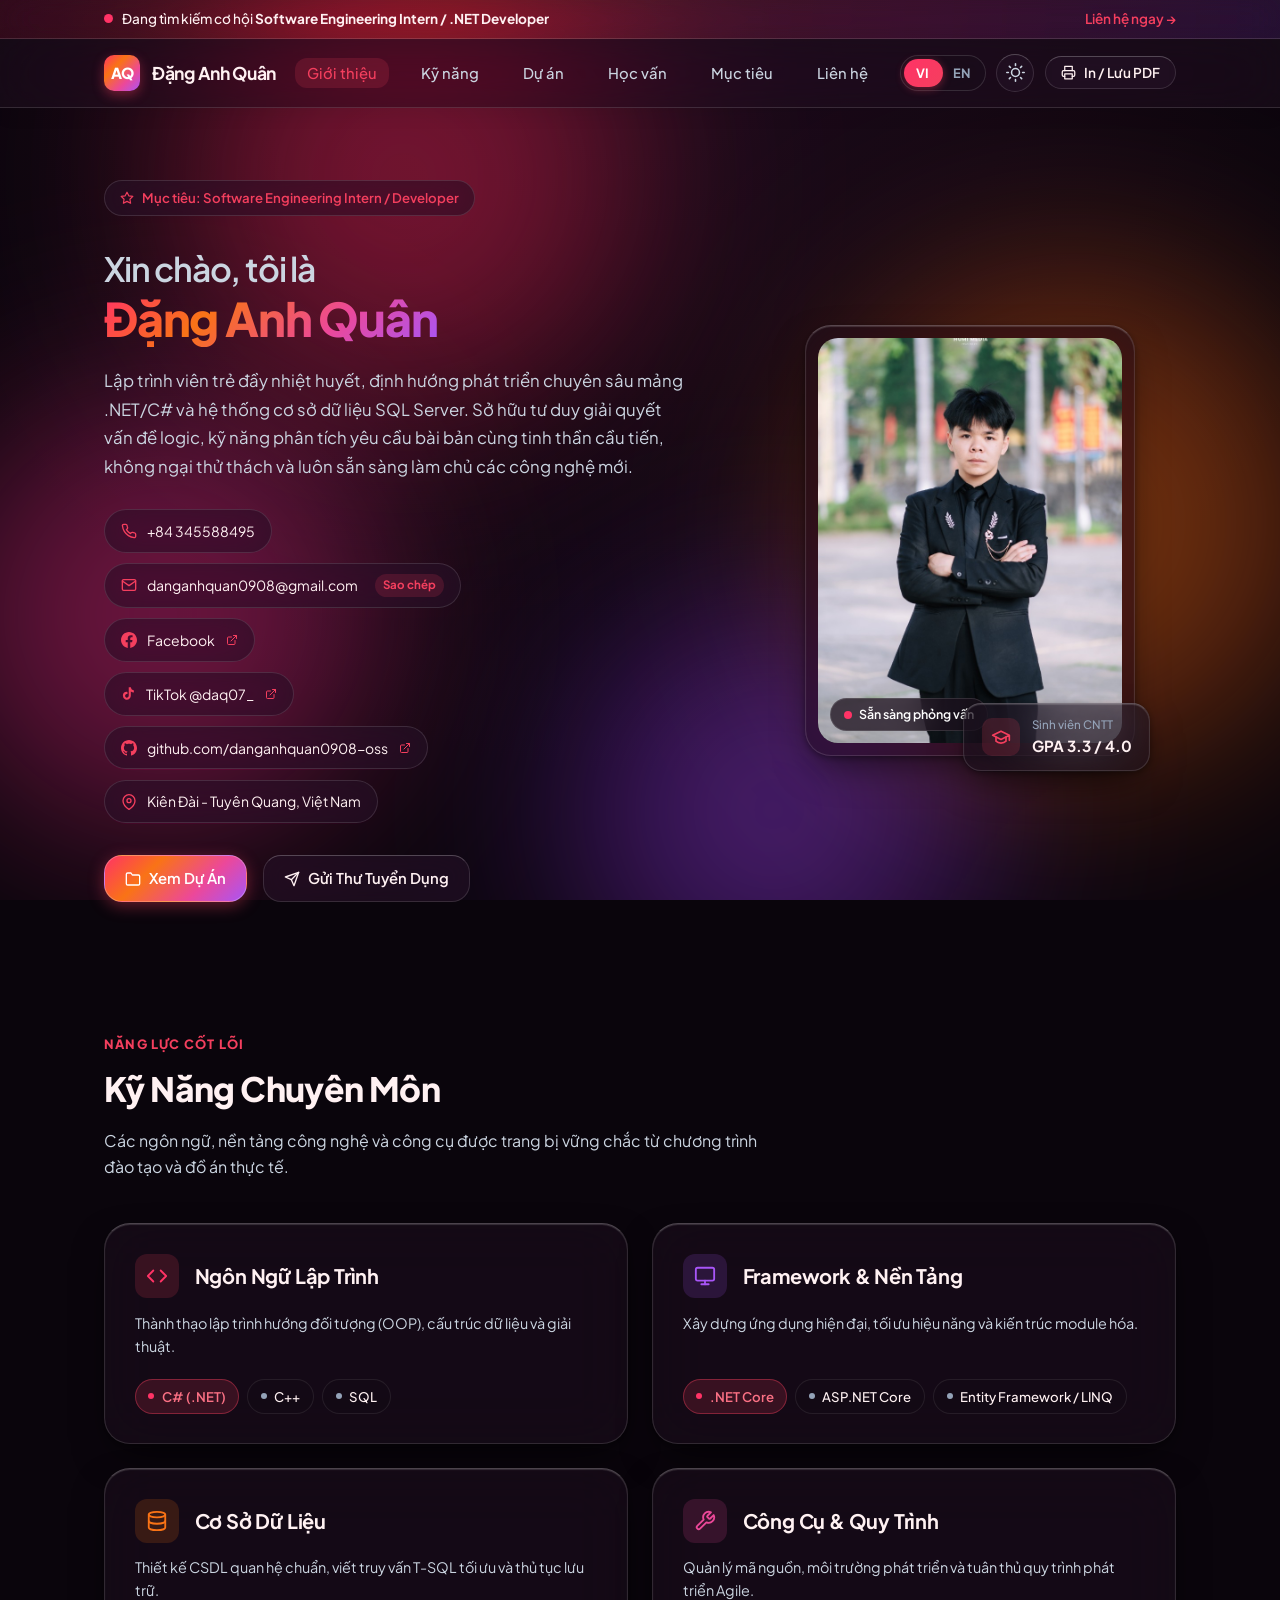
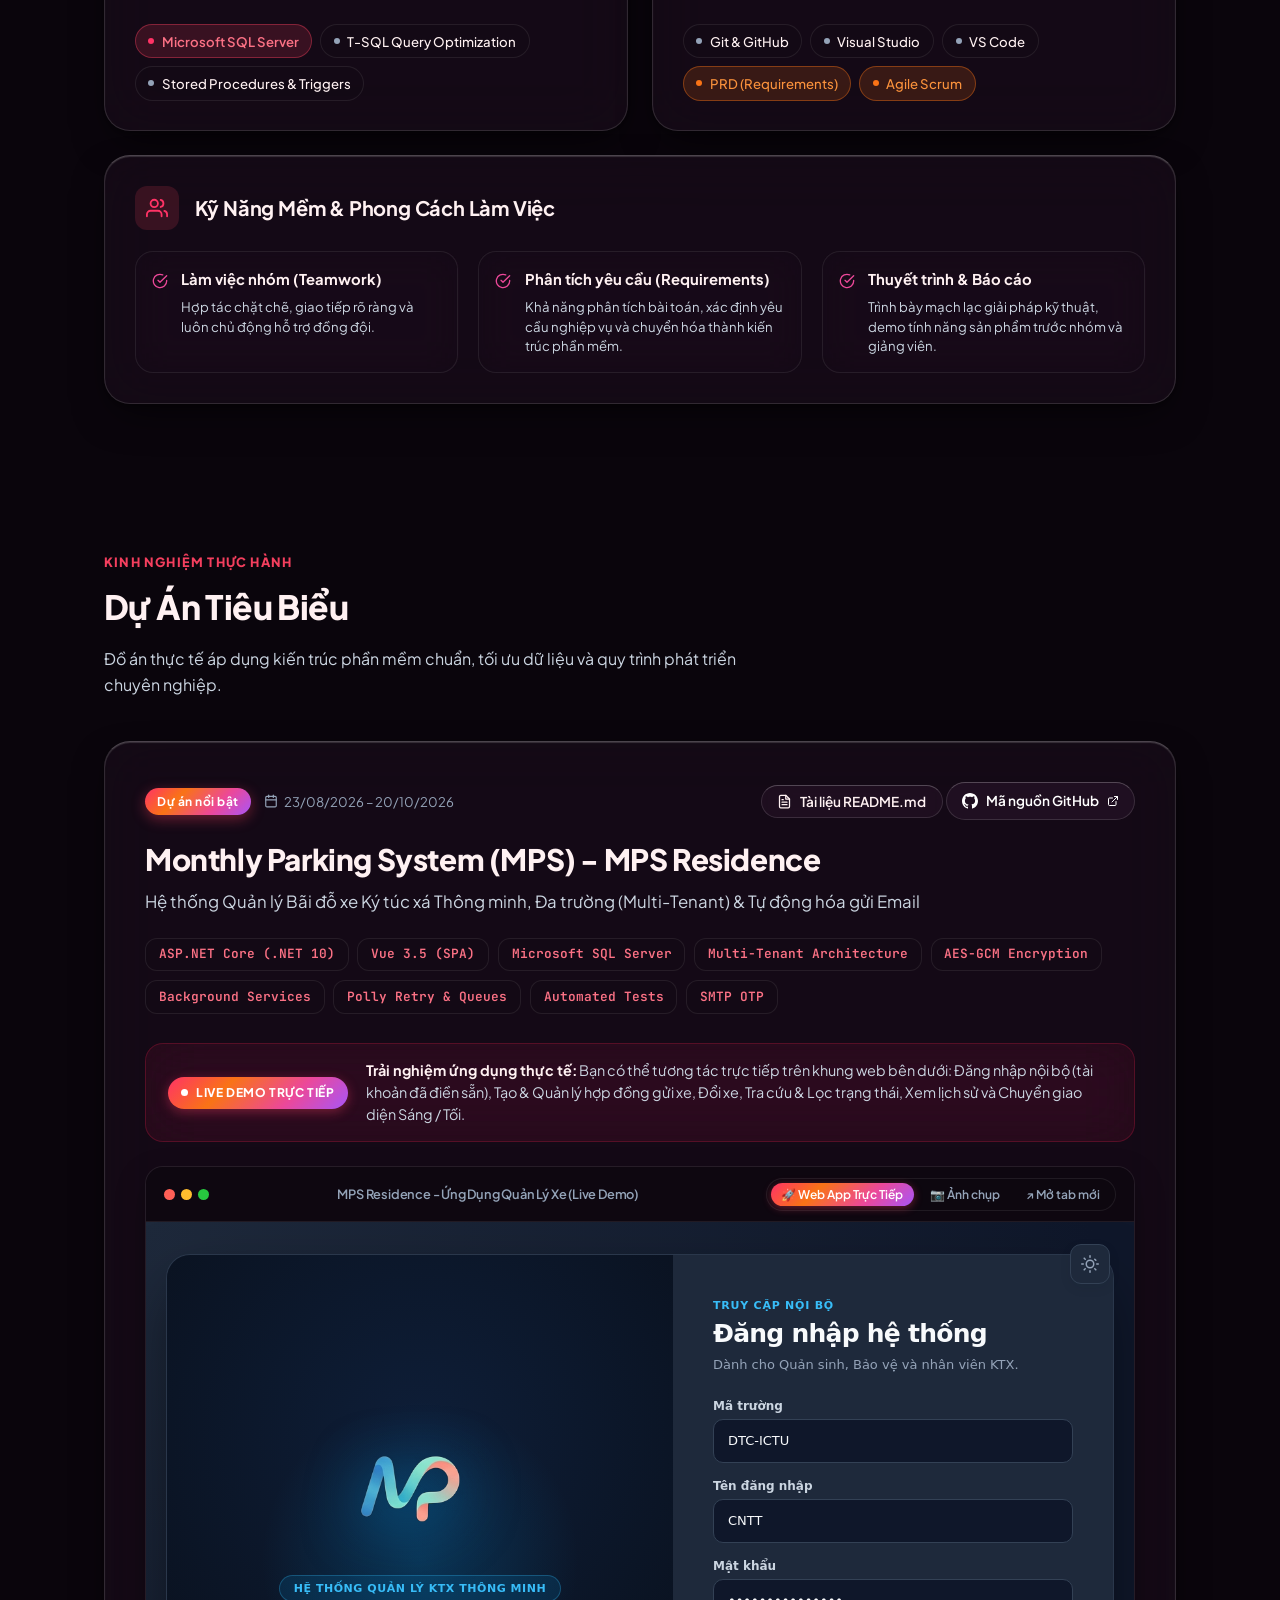
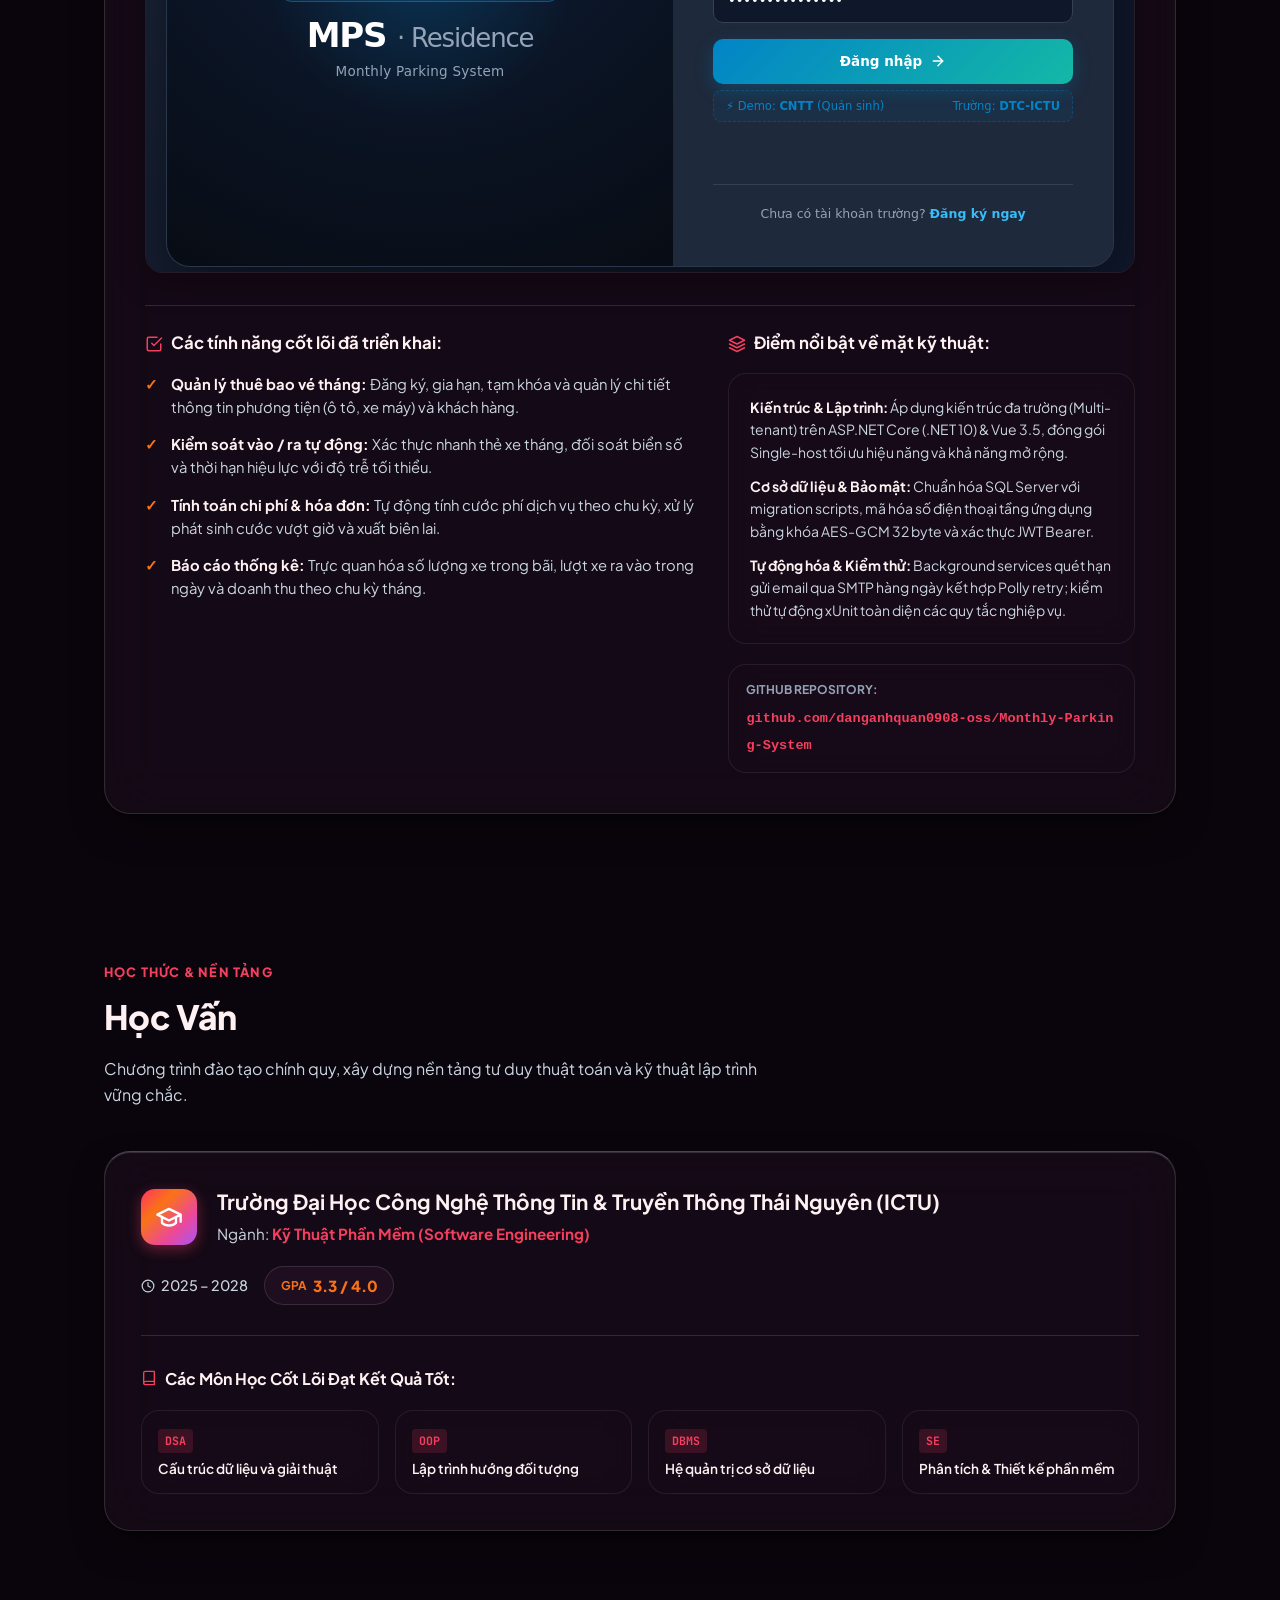
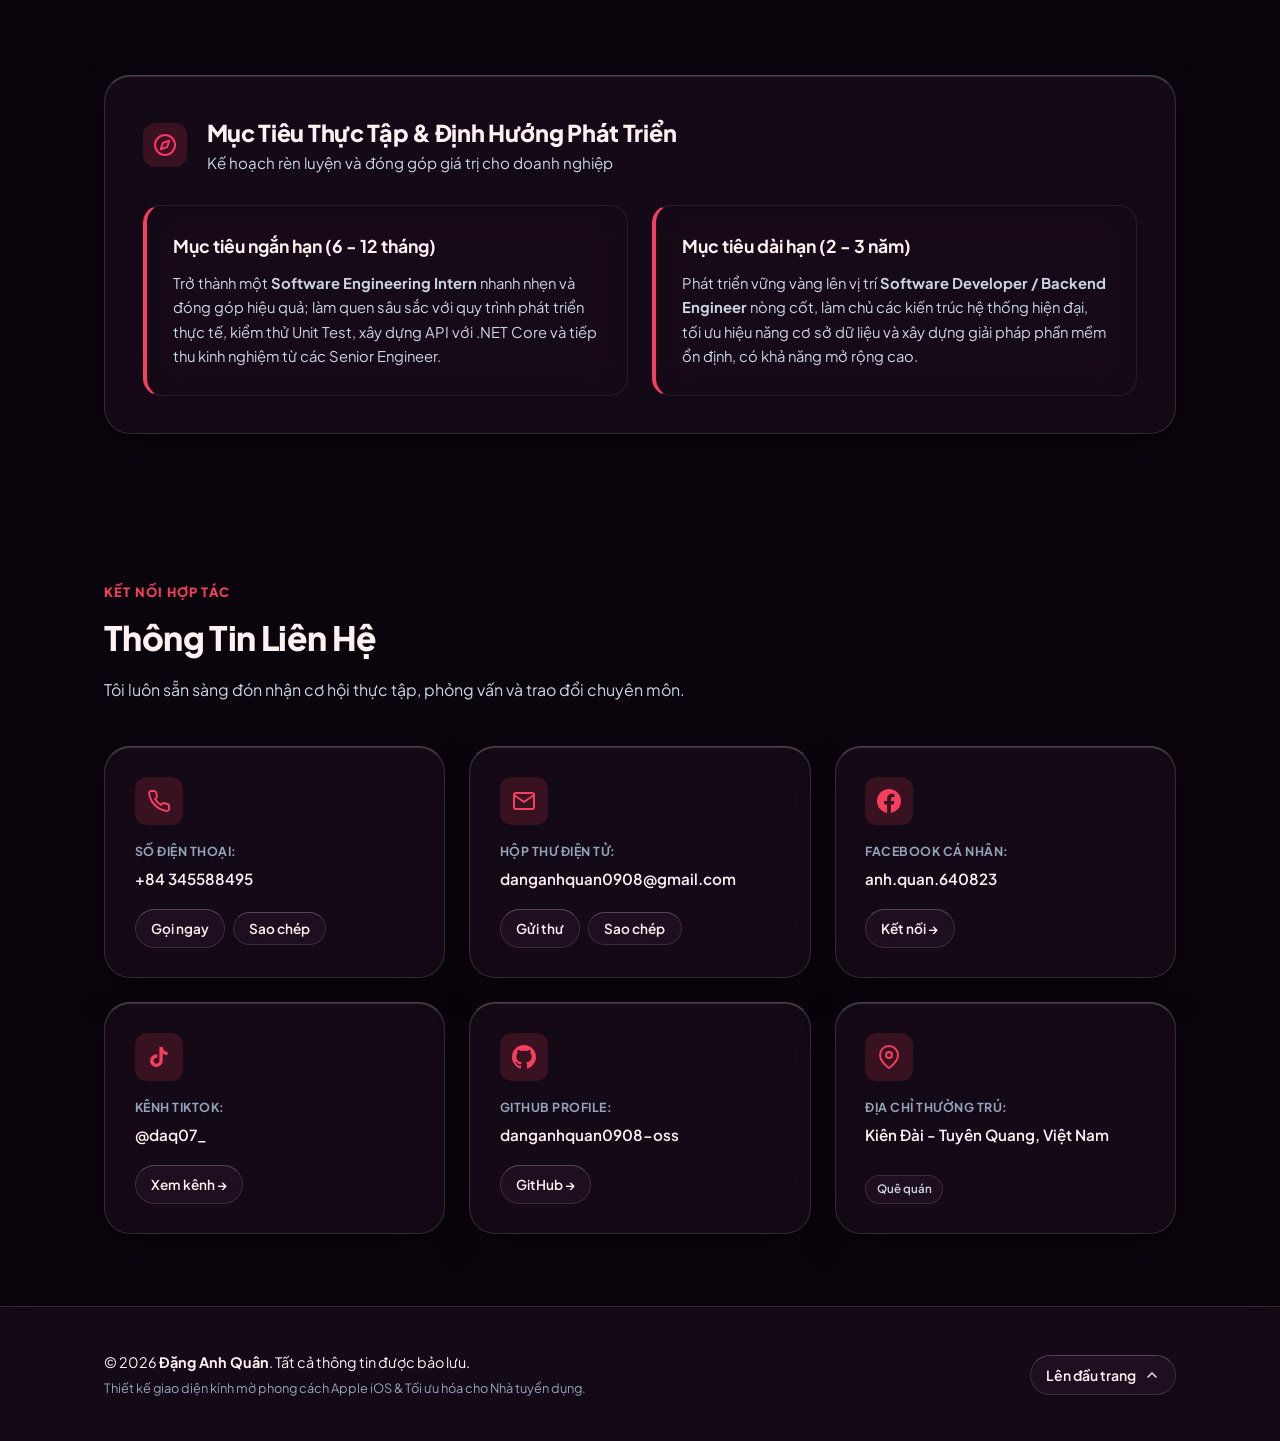
==== commit 8e1f7085: "feat: embed live MPS web app demo, add phone, fb, tiktok & update bio summary" ====
--- a/index.html
+++ b/index.html
@@ -132,11 +132,18 @@
           </h1>
 
           <p class="hero-bio" data-i18n="hero_bio">
-            Tôi là một người cầu tiến, có các kỹ năng xử lý vấn đề, xử lý tình huống, kiên trì không ngại khó khăn hay thử thách, thích học hỏi những điều mới mẻ.
+            Lập trình viên trẻ đầy nhiệt huyết, định hướng phát triển chuyên sâu mảng .NET/C# và hệ thống cơ sở dữ liệu SQL Server. Sở hữu tư duy giải quyết vấn đề logic, kỹ năng phân tích yêu cầu bài bản cùng tinh thần cầu tiến, không ngại thử thách và luôn sẵn sàng làm chủ các công nghệ mới.
           </p>
 
           <!-- Contact Quick Info Cards -->
           <div class="contact-badges">
+            <a href="tel:+84345588495" class="info-pill info-link ios-glass-pill" id="heroPhonePill" title="Gọi điện thoại hoặc nhắn tin">
+              <svg xmlns="http://www.w3.org/2000/svg" width="16" height="16" viewBox="0 0 24 24" fill="none" stroke="currentColor" stroke-width="2" stroke-linecap="round" stroke-linejoin="round">
+                <path d="M22 16.92v3a2 2 0 0 1-2.18 2 19.79 19.79 0 0 1-8.63-3.07 19.5 19.5 0 0 1-6-6 19.79 19.79 0 0 1-3.07-8.67A2 2 0 0 1 4.11 2h3a2 2 0 0 1 2 1.72 12.84 12.84 0 0 0 .7 2.81 2 2 0 0 1-.45 2.11L8.09 9.91a16 16 0 0 0 6 6l1.27-1.27a2 2 0 0 1 2.11-.45 12.84 12.84 0 0 0 2.81.7A2 2 0 0 1 22 16.92z"></path>
+              </svg>
+              <span>+84 345588495</span>
+            </a>
+
             <div class="info-pill copyable ios-glass-pill" id="copyEmailBtn" data-copy="danganhquan0908@gmail.com" title="Nhấn để sao chép Email">
               <svg xmlns="http://www.w3.org/2000/svg" width="16" height="16" viewBox="0 0 24 24" fill="none" stroke="currentColor" stroke-width="2" stroke-linecap="round" stroke-linejoin="round">
                 <path d="M4 4h16c1.1 0 2 .9 2 2v12c0 1.1-.9 2-2 2H4c-1.1 0-2-.9-2-2V6c0-1.1.9-2 2-2z"></path>
@@ -146,13 +153,29 @@
               <span class="copy-tag" data-i18n="copy_tag">Sao chép</span>
             </div>
 
-            <div class="info-pill ios-glass-pill">
-              <svg xmlns="http://www.w3.org/2000/svg" width="16" height="16" viewBox="0 0 24 24" fill="none" stroke="currentColor" stroke-width="2" stroke-linecap="round" stroke-linejoin="round">
-                <path d="M21 10c0 7-9 13-9 13s-9-6-9-13a9 9 0 0 1 18 0z"></path>
-                <circle cx="12" cy="10" r="3"></circle>
-              </svg>
-              <span data-i18n="hero_address">Kiên Đài - Tuyên Quang, Việt Nam</span>
-            </div>
+            <a href="https://www.facebook.com/anh.quan.640823" target="_blank" rel="noopener noreferrer" class="info-pill info-link ios-glass-pill" title="Facebook cá nhân của Đặng Anh Quân">
+              <svg xmlns="http://www.w3.org/2000/svg" width="16" height="16" viewBox="0 0 24 24" fill="currentColor">
+                <path d="M24 12.073c0-6.627-5.373-12-12-12s-12 5.373-12 12c0 5.99 4.388 10.954 10.125 11.854v-8.385H7.078v-3.47h3.047V9.43c0-3.007 1.792-4.669 4.533-4.669 1.312 0 2.686.235 2.686.235v2.953H15.83c-1.491 0-1.956.925-1.956 1.874v2.25h3.328l-.532 3.47h-2.796v8.385C19.612 23.027 24 18.062 24 12.073z"/>
+              </svg>
+              <span>Facebook</span>
+              <svg xmlns="http://www.w3.org/2000/svg" width="12" height="12" viewBox="0 0 24 24" fill="none" stroke="currentColor" stroke-width="2" stroke-linecap="round" stroke-linejoin="round">
+                <path d="M18 13v6a2 2 0 0 1-2 2H5a2 2 0 0 1-2-2V8a2 2 0 0 1 2-2h6"></path>
+                <polyline points="15 3 21 3 21 9"></polyline>
+                <line x1="10" y1="14" x2="21" y2="3"></line>
+              </svg>
+            </a>
+
+            <a href="https://www.tiktok.com/@daq07_" target="_blank" rel="noopener noreferrer" class="info-pill info-link ios-glass-pill" title="Kênh TikTok @daq07_">
+              <svg xmlns="http://www.w3.org/2000/svg" width="15" height="15" viewBox="0 0 24 24" fill="currentColor">
+                <path d="M19.59 6.69a4.83 4.83 0 0 1-3.77-4.25V2h-3.45v13.67a2.89 2.89 0 0 1-5.2 1.74 2.89 2.89 0 0 1 2.31-4.64c.298-.002.595.042.88.13V9.4a6.33 6.33 0 0 0-1-.08A6.34 6.34 0 0 0 3 15.66a6.34 6.34 0 0 0 10.82 4.46 6.3 6.3 0 0 0 1.89-4.46V8.62a8.28 8.28 0 0 0 4.88 1.58V6.76a4.85 4.85 0 0 1-1-.07z"/>
+              </svg>
+              <span>TikTok @daq07_</span>
+              <svg xmlns="http://www.w3.org/2000/svg" width="12" height="12" viewBox="0 0 24 24" fill="none" stroke="currentColor" stroke-width="2" stroke-linecap="round" stroke-linejoin="round">
+                <path d="M18 13v6a2 2 0 0 1-2 2H5a2 2 0 0 1-2-2V8a2 2 0 0 1 2-2h6"></path>
+                <polyline points="15 3 21 3 21 9"></polyline>
+                <line x1="10" y1="14" x2="21" y2="3"></line>
+              </svg>
+            </a>
 
             <a href="https://github.com/danganhquan0908-oss" target="_blank" rel="noopener noreferrer" class="info-pill info-link ios-glass-pill" title="Ghé thăm trang GitHub cá nhân">
               <svg xmlns="http://www.w3.org/2000/svg" width="16" height="16" viewBox="0 0 24 24" fill="currentColor">
@@ -165,6 +188,14 @@
                 <line x1="10" y1="14" x2="21" y2="3"></line>
               </svg>
             </a>
+
+            <div class="info-pill ios-glass-pill">
+              <svg xmlns="http://www.w3.org/2000/svg" width="16" height="16" viewBox="0 0 24 24" fill="none" stroke="currentColor" stroke-width="2" stroke-linecap="round" stroke-linejoin="round">
+                <path d="M21 10c0 7-9 13-9 13s-9-6-9-13a9 9 0 0 1 18 0z"></path>
+                <circle cx="12" cy="10" r="3"></circle>
+              </svg>
+              <span data-i18n="hero_address">Kiên Đài - Tuyên Quang, Việt Nam</span>
+            </div>
           </div>
 
           <!-- Hero Action Buttons -->
@@ -418,6 +449,16 @@
           </div>
 
           <!-- INTERACTIVE LIVE WEB APP & SCREENSHOT SHOWCASE (Apple Window Mockup) -->
+          <div class="live-demo-banner ios-glass-panel">
+            <div class="live-demo-badge">
+              <span class="live-dot-pulse"></span>
+              <span data-i18n="proj_live_tag">LIVE DEMO INTERACTIVE</span>
+            </div>
+            <p data-i18n="proj_live_notice">
+              <strong>Trải nghiệm ứng dụng thực tế:</strong> Bạn có thể tương tác trực tiếp trên khung web bên dưới: Đăng nhập nội bộ (tài khoản đã điền sẵn), Tạo & Quản lý hợp đồng gửi xe, Đổi xe, Tra cứu & Lọc trạng thái, Xem lịch sử và Chuyển giao diện Sáng / Tối.
+            </p>
+          </div>
+
           <div class="project-gallery-wrapper">
             <div class="gallery-window-header">
               <div class="window-controls">
@@ -710,6 +751,28 @@
 
         <div class="contact-grid">
           
+          <!-- Card 1: Phone -->
+          <div class="contact-card ios-glass-card">
+            <div class="contact-icon">
+              <svg xmlns="http://www.w3.org/2000/svg" width="24" height="24" viewBox="0 0 24 24" fill="none" stroke="currentColor" stroke-width="2" stroke-linecap="round" stroke-linejoin="round">
+                <path d="M22 16.92v3a2 2 0 0 1-2.18 2 19.79 19.79 0 0 1-8.63-3.07 19.5 19.5 0 0 1-6-6 19.79 19.79 0 0 1-3.07-8.67A2 2 0 0 1 4.11 2h3a2 2 0 0 1 2 1.72 12.84 12.84 0 0 0 .7 2.81 2 2 0 0 1-.45 2.11L8.09 9.91a16 16 0 0 0 6 6l1.27-1.27a2 2 0 0 1 2.11-.45 12.84 12.84 0 0 0 2.81.7A2 2 0 0 1 22 16.92z"></path>
+              </svg>
+            </div>
+            <div class="contact-details">
+              <span class="label" data-i18n="contact_phone_label">Số điện thoại:</span>
+              <a href="tel:+84345588495" class="val">+84 345588495</a>
+            </div>
+            <div class="contact-actions-row">
+              <a href="tel:+84345588495" class="btn btn-sm btn-outline ios-glass-btn">
+                <span data-i18n="contact_call_btn">Gọi ngay</span>
+              </a>
+              <button class="btn btn-sm btn-outline copy-phone-btn ios-glass-btn" data-copy="+84345588495" title="Sao chép số điện thoại">
+                <span data-i18n="contact_copy_btn">Sao chép</span>
+              </button>
+            </div>
+          </div>
+
+          <!-- Card 2: Email -->
           <div class="contact-card ios-glass-card">
             <div class="contact-icon">
               <svg xmlns="http://www.w3.org/2000/svg" width="24" height="24" viewBox="0 0 24 24" fill="none" stroke="currentColor" stroke-width="2" stroke-linecap="round" stroke-linejoin="round">
@@ -721,11 +784,49 @@
               <span class="label" data-i18n="contact_email_label">Hộp thư điện tử:</span>
               <a href="mailto:danganhquan0908@gmail.com" class="val">danganhquan0908@gmail.com</a>
             </div>
-            <button class="btn btn-sm btn-outline copy-email-btn ios-glass-btn" data-copy="danganhquan0908@gmail.com" title="Sao chép địa chỉ email">
-              <span data-i18n="contact_copy_btn">Sao chép</span>
-            </button>
-          </div>
-
+            <div class="contact-actions-row">
+              <a href="mailto:danganhquan0908@gmail.com" class="btn btn-sm btn-outline ios-glass-btn">
+                <span data-i18n="contact_send_btn">Gửi thư</span>
+              </a>
+              <button class="btn btn-sm btn-outline copy-email-btn ios-glass-btn" data-copy="danganhquan0908@gmail.com" title="Sao chép địa chỉ email">
+                <span data-i18n="contact_copy_btn">Sao chép</span>
+              </button>
+            </div>
+          </div>
+
+          <!-- Card 3: Facebook -->
+          <div class="contact-card ios-glass-card">
+            <div class="contact-icon">
+              <svg xmlns="http://www.w3.org/2000/svg" width="24" height="24" viewBox="0 0 24 24" fill="currentColor">
+                <path d="M24 12.073c0-6.627-5.373-12-12-12s-12 5.373-12 12c0 5.99 4.388 10.954 10.125 11.854v-8.385H7.078v-3.47h3.047V9.43c0-3.007 1.792-4.669 4.533-4.669 1.312 0 2.686.235 2.686.235v2.953H15.83c-1.491 0-1.956.925-1.956 1.874v2.25h3.328l-.532 3.47h-2.796v8.385C19.612 23.027 24 18.062 24 12.073z"/>
+              </svg>
+            </div>
+            <div class="contact-details">
+              <span class="label" data-i18n="contact_fb_label">Facebook Cá Nhân:</span>
+              <a href="https://www.facebook.com/anh.quan.640823" target="_blank" rel="noopener noreferrer" class="val">anh.quan.640823</a>
+            </div>
+            <a href="https://www.facebook.com/anh.quan.640823" target="_blank" rel="noopener noreferrer" class="btn btn-sm btn-outline ios-glass-btn">
+              <span data-i18n="contact_fb_btn">Kết nối &rarr;</span>
+            </a>
+          </div>
+
+          <!-- Card 4: TikTok -->
+          <div class="contact-card ios-glass-card">
+            <div class="contact-icon">
+              <svg xmlns="http://www.w3.org/2000/svg" width="24" height="24" viewBox="0 0 24 24" fill="currentColor">
+                <path d="M19.59 6.69a4.83 4.83 0 0 1-3.77-4.25V2h-3.45v13.67a2.89 2.89 0 0 1-5.2 1.74 2.89 2.89 0 0 1 2.31-4.64c.298-.002.595.042.88.13V9.4a6.33 6.33 0 0 0-1-.08A6.34 6.34 0 0 0 3 15.66a6.34 6.34 0 0 0 10.82 4.46 6.3 6.3 0 0 0 1.89-4.46V8.62a8.28 8.28 0 0 0 4.88 1.58V6.76a4.85 4.85 0 0 1-1-.07z"/>
+              </svg>
+            </div>
+            <div class="contact-details">
+              <span class="label" data-i18n="contact_tiktok_label">Kênh TikTok:</span>
+              <a href="https://www.tiktok.com/@daq07_" target="_blank" rel="noopener noreferrer" class="val">@daq07_</a>
+            </div>
+            <a href="https://www.tiktok.com/@daq07_" target="_blank" rel="noopener noreferrer" class="btn btn-sm btn-outline ios-glass-btn">
+              <span data-i18n="contact_tiktok_btn">Xem kênh &rarr;</span>
+            </a>
+          </div>
+
+          <!-- Card 5: GitHub -->
           <div class="contact-card ios-glass-card">
             <div class="contact-icon">
               <svg xmlns="http://www.w3.org/2000/svg" width="24" height="24" viewBox="0 0 24 24" fill="currentColor">
@@ -741,6 +842,7 @@
             </a>
           </div>
 
+          <!-- Card 6: Address -->
           <div class="contact-card ios-glass-card">
             <div class="contact-icon">
               <svg xmlns="http://www.w3.org/2000/svg" width="24" height="24" viewBox="0 0 24 24" fill="none" stroke="currentColor" stroke-width="2" stroke-linecap="round" stroke-linejoin="round">
--- a/style.css
+++ b/style.css
@@ -1083,9 +1083,63 @@
   box-shadow: 0 2px 8px var(--accent-glow);
 }
 
+.live-demo-banner {
+  margin: 1.25rem 0 1.5rem;
+  padding: 1rem 1.35rem;
+  border-radius: var(--radius-md);
+  display: flex;
+  align-items: center;
+  gap: 1.1rem;
+  background: rgba(225, 29, 72, 0.08);
+  border: 1px solid rgba(225, 29, 72, 0.25);
+  backdrop-filter: var(--glass-blur);
+  -webkit-backdrop-filter: var(--glass-blur);
+}
+
+.live-demo-badge {
+  display: inline-flex;
+  align-items: center;
+  gap: 0.5rem;
+  padding: 0.4rem 0.85rem;
+  border-radius: var(--radius-full);
+  background: var(--accent-gradient);
+  color: #ffffff;
+  font-size: 0.75rem;
+  font-weight: 750;
+  letter-spacing: 0.6px;
+  white-space: nowrap;
+  box-shadow: 0 3px 12px var(--accent-glow);
+}
+
+.live-dot-pulse {
+  width: 7px;
+  height: 7px;
+  border-radius: 50%;
+  background: #ffffff;
+  box-shadow: 0 0 0 0 rgba(255, 255, 255, 0.7);
+  animation: pulseDot 1.8s infinite;
+}
+
+@keyframes pulseDot {
+  0% { box-shadow: 0 0 0 0 rgba(255, 255, 255, 0.7); }
+  70% { box-shadow: 0 0 0 6px rgba(255, 255, 255, 0); }
+  100% { box-shadow: 0 0 0 0 rgba(255, 255, 255, 0); }
+}
+
+.live-demo-banner p {
+  margin: 0;
+  font-size: 0.9rem;
+  color: var(--text-secondary);
+  line-height: 1.5;
+}
+
+.live-demo-banner strong {
+  color: var(--text-primary);
+}
+
 .live-app-viewport {
   width: 100%;
-  height: 630px;
+  height: 650px;
   background: #0d131f;
   position: relative;
   overflow: hidden;
@@ -1735,6 +1789,13 @@
   padding: 0.25rem 0.65rem;
   color: var(--text-secondary);
   font-weight: 600;
+}
+
+.contact-actions-row {
+  display: flex;
+  align-items: center;
+  gap: 0.5rem;
+  flex-wrap: wrap;
 }
 
 /* --------------------------------------------------------------------------
@@ -2252,4 +2313,8 @@
     border: 1px solid #dddddd !important;
     padding: 8pt !important;
   }
-}
+
+  .contact-actions-row {
+    display: none !important;
+  }
+}
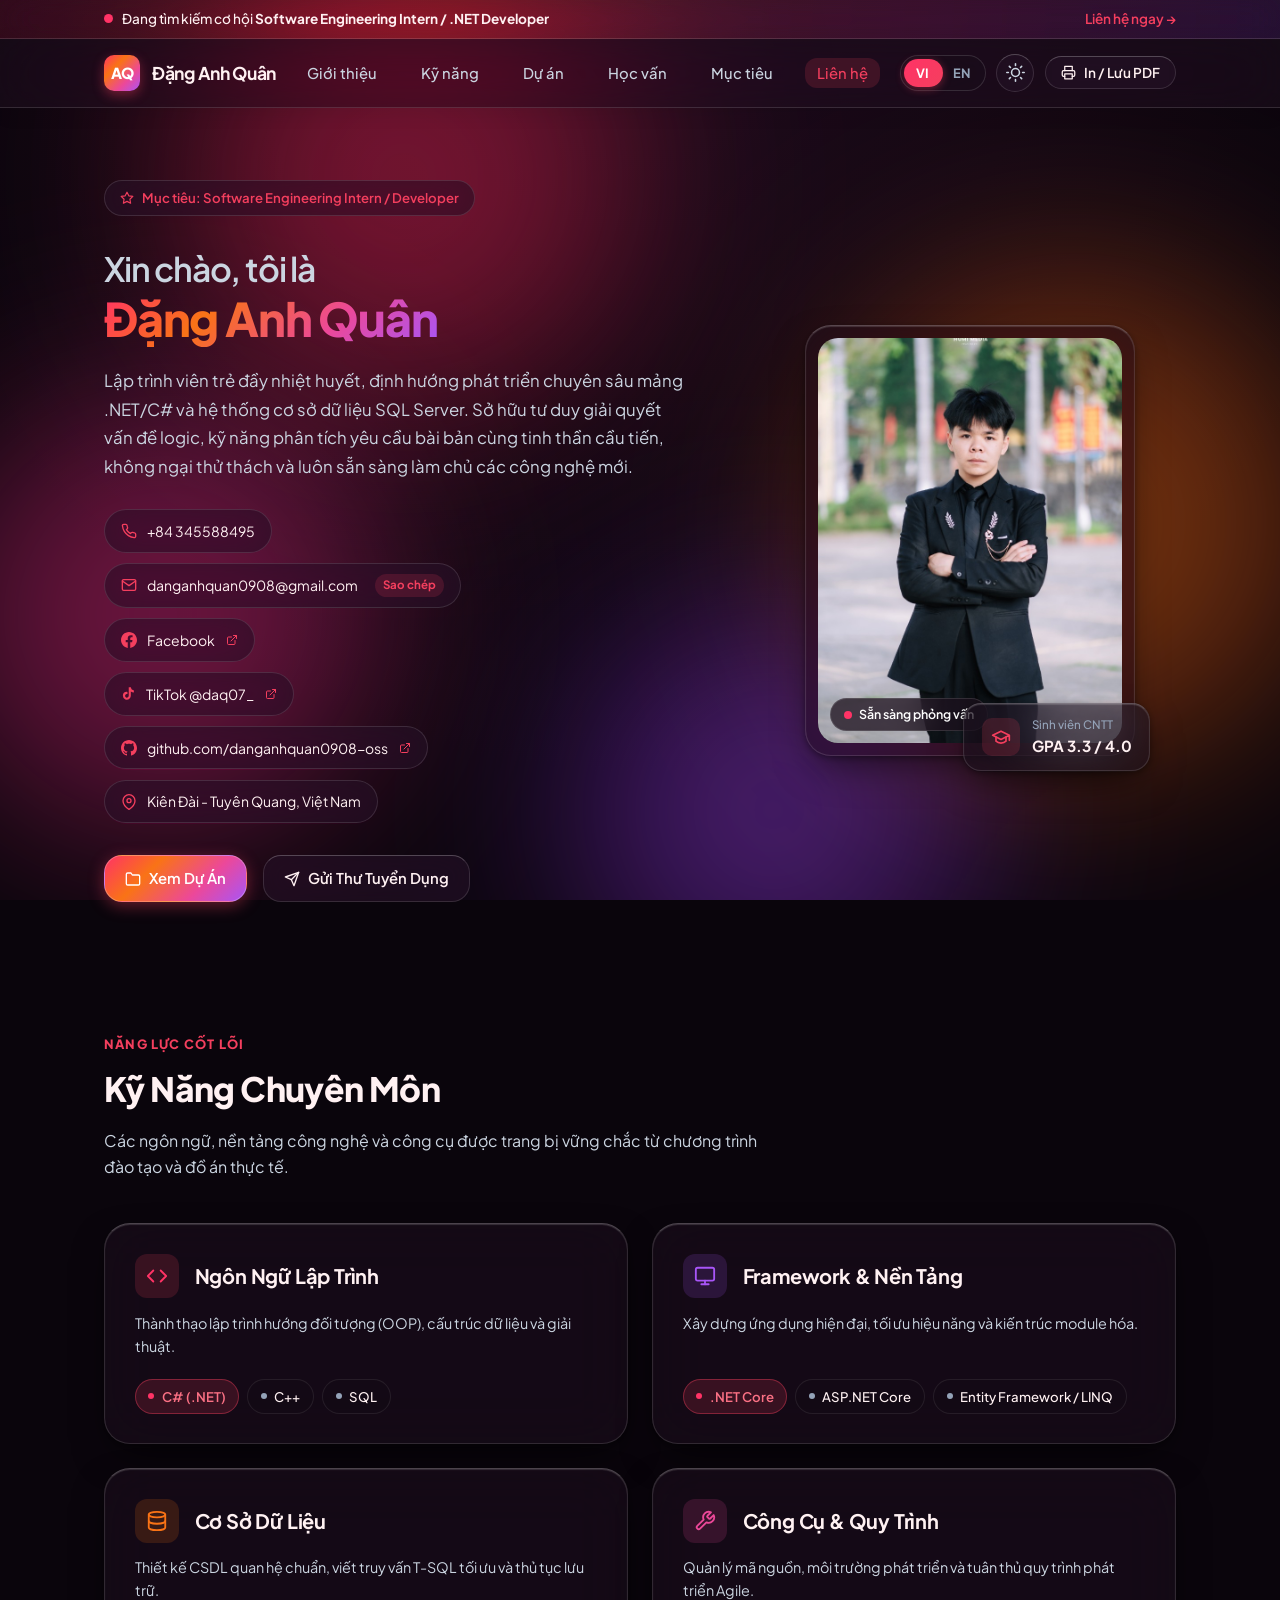
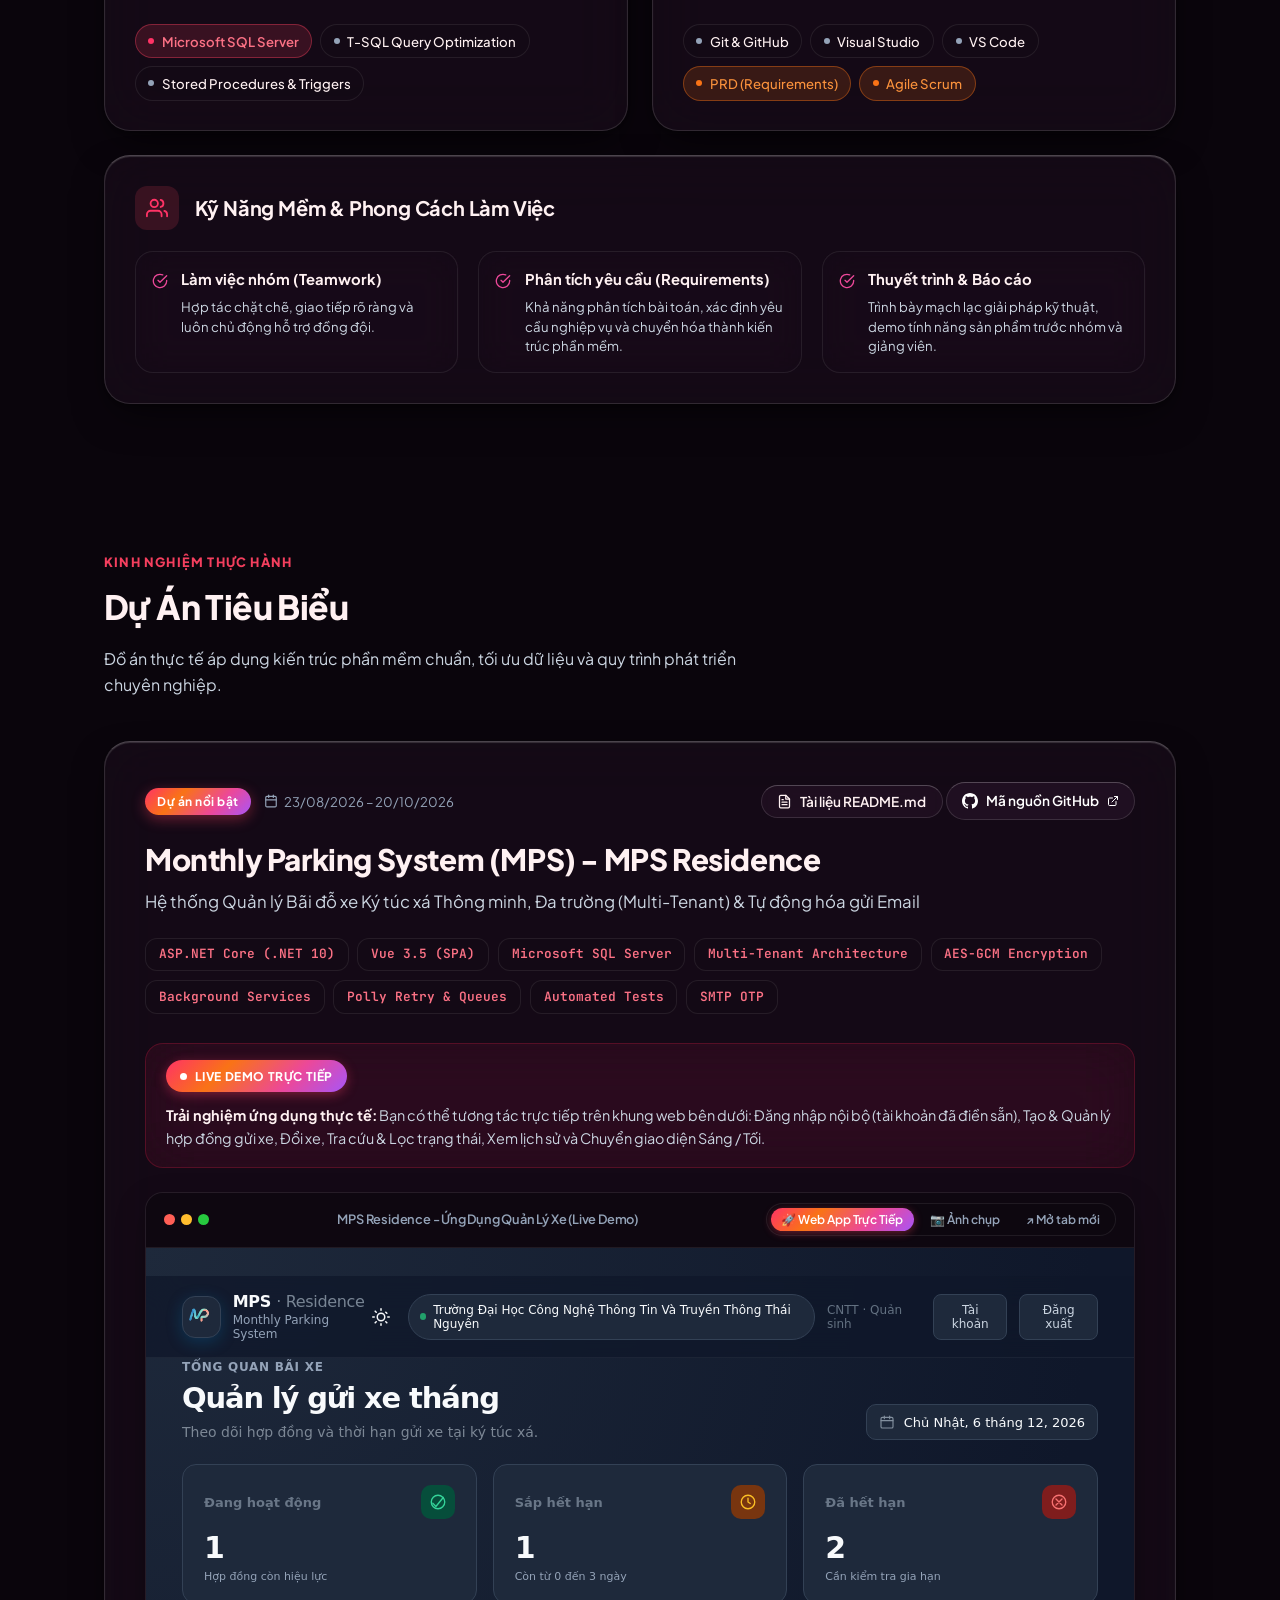
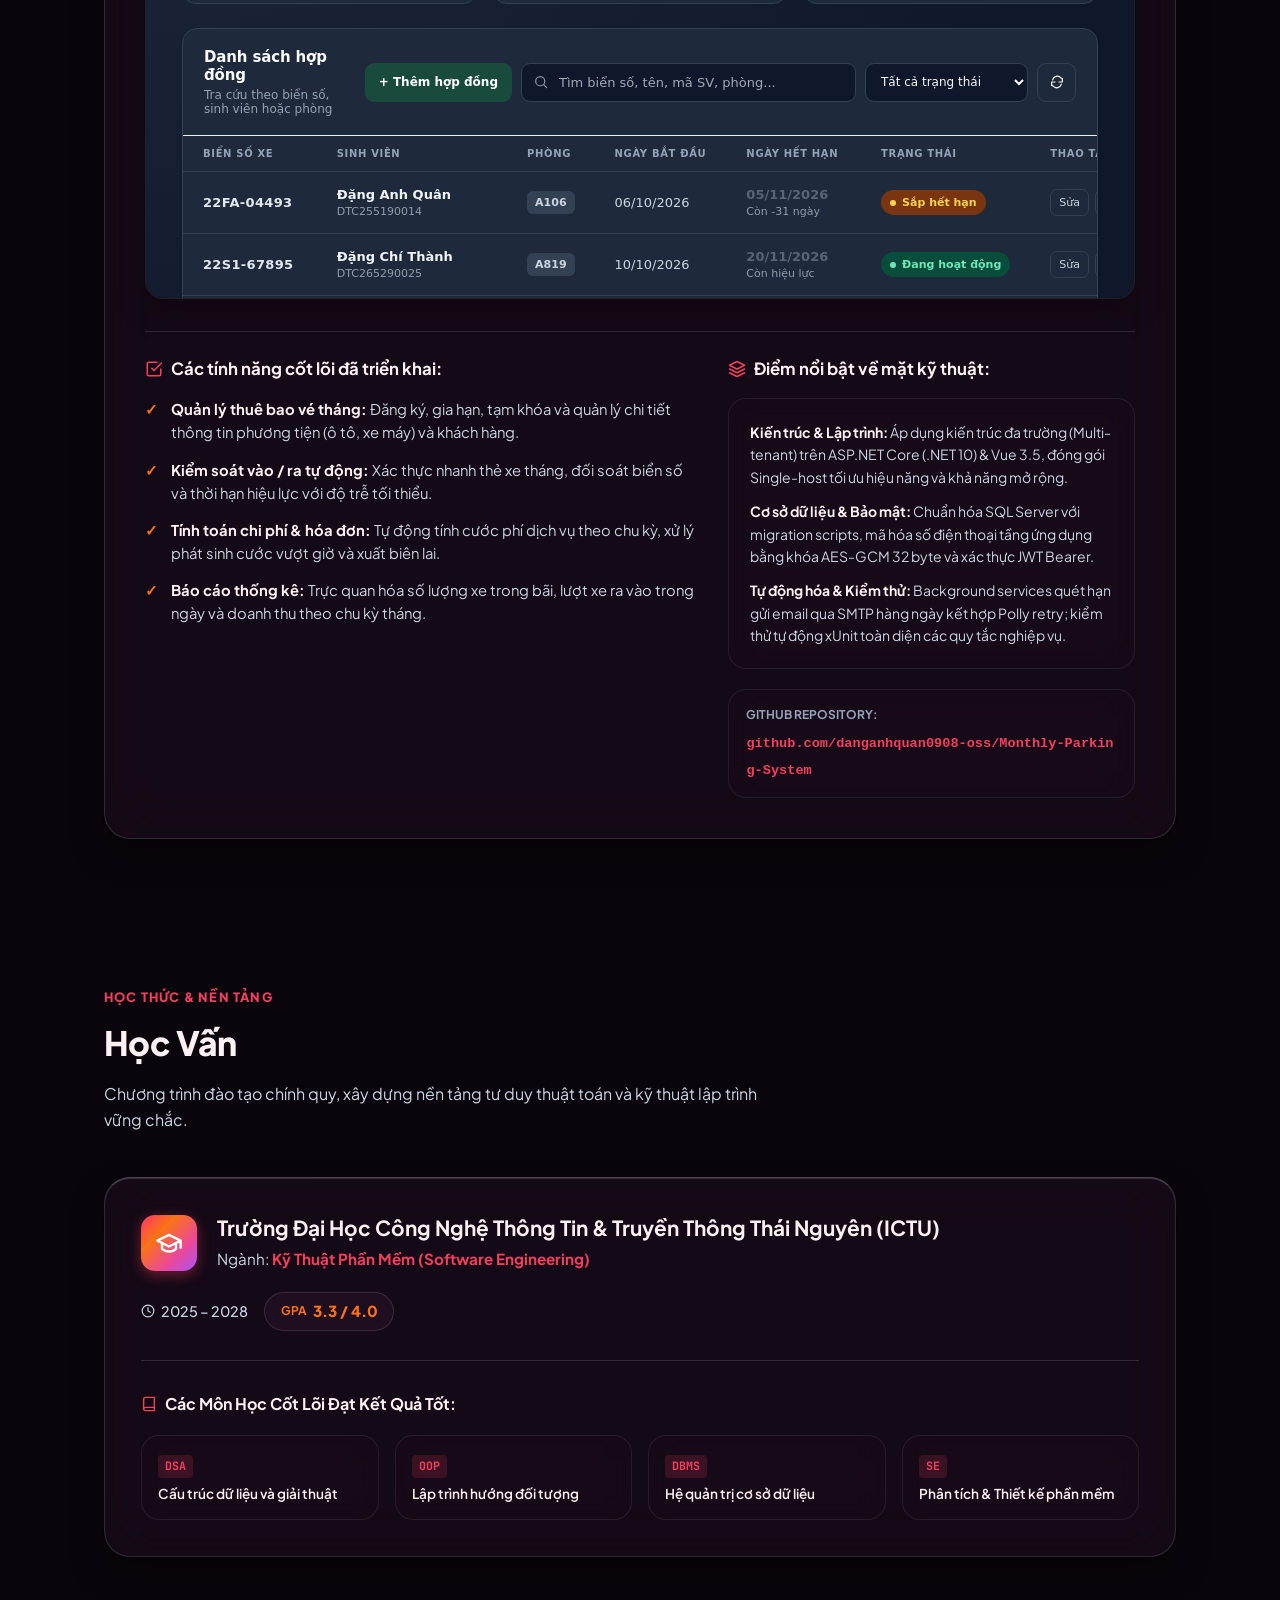
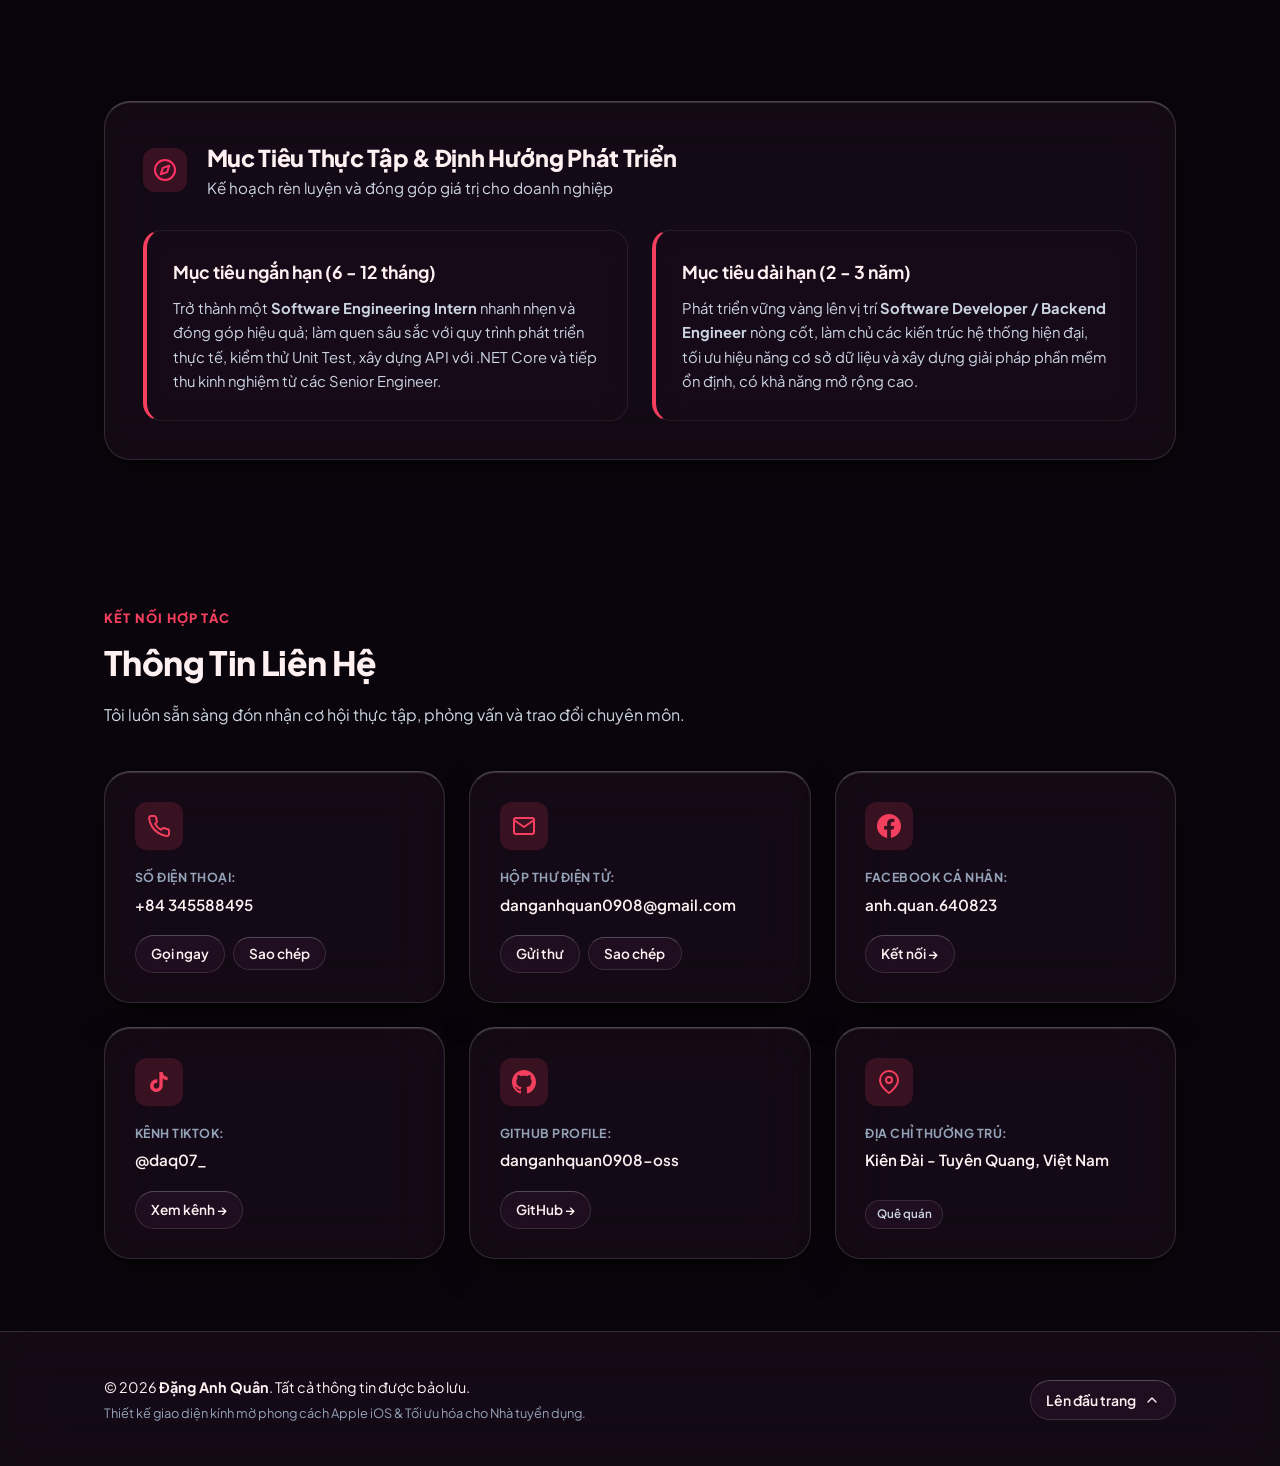
==== commit fa103b1d: "fix(mobile): resolve flex squeeze in live demo banner, prevent logo wrap, and force CSS cache refres" ====
--- a/index.html
+++ b/index.html
@@ -17,7 +17,7 @@
   <link rel="preconnect" href="https://fonts.gstatic.com" crossorigin>
   <link href="https://fonts.googleapis.com/css2?family=Plus+Jakarta+Sans:wght@300;400;500;600;700;800&family=JetBrains+Mono:wght@400;500&display=swap" rel="stylesheet">
   
-  <link rel="stylesheet" href="style.css">
+  <link rel="stylesheet" href="style.css?v=2.2">
 </head>
 <body>
 
@@ -484,7 +484,7 @@
 
             <!-- LIVE WEB APP CONTAINER (EMBEDDED IFRAME) -->
             <div class="live-app-viewport" id="liveAppContainer">
-              <iframe id="mpsIframe" src="mps-demo/index.html" title="MPS Residence Web App" loading="lazy"></iframe>
+              <iframe id="mpsIframe" src="mps-demo/index.html?v=2.2" title="MPS Residence Web App" loading="lazy"></iframe>
             </div>
 
             <!-- SCREENSHOT GALLERY CONTAINER (CAN BE TOGGLED) -->
@@ -908,6 +908,6 @@
     </div>
   </div>
 
-  <script src="script.js"></script>
+  <script src="script.js?v=2.2"></script>
 </body>
 </html>
--- a/style.css
+++ b/style.css
@@ -134,6 +134,10 @@
 html {
   scroll-behavior: smooth;
   font-size: 16px;
+  width: 100%;
+  max-width: 100%;
+  overflow-x: hidden;
+  -webkit-text-size-adjust: 100%;
 }
 
 body {
@@ -145,8 +149,12 @@
   line-height: 1.6;
   min-height: 100vh;
   position: relative;
+  width: 100%;
+  max-width: 100%;
   overflow-x: hidden;
   transition: background 0.4s ease, color 0.3s ease;
+  -webkit-font-smoothing: antialiased;
+  -moz-osx-font-smoothing: grayscale;
 }
 
 a {
@@ -156,6 +164,7 @@
 
 img {
   max-width: 100%;
+  height: auto;
   display: block;
 }
 
@@ -186,8 +195,10 @@
   position: fixed;
   top: 0;
   left: 0;
-  width: 100vw;
-  height: 100vh;
+  right: 0;
+  bottom: 0;
+  width: 100%;
+  height: 100%;
   overflow: hidden;
   pointer-events: none;
   z-index: 1;
@@ -407,6 +418,7 @@
   font-size: 1.1rem;
   font-weight: 700;
   letter-spacing: -0.3px;
+  white-space: nowrap;
 }
 
 .nav-list {
@@ -1085,15 +1097,18 @@
 
 .live-demo-banner {
   margin: 1.25rem 0 1.5rem;
-  padding: 1rem 1.35rem;
+  padding: 1rem 1.25rem;
   border-radius: var(--radius-md);
   display: flex;
-  align-items: center;
-  gap: 1.1rem;
+  flex-direction: column;
+  align-items: flex-start;
+  gap: 0.75rem;
   background: rgba(225, 29, 72, 0.08);
   border: 1px solid rgba(225, 29, 72, 0.25);
   backdrop-filter: var(--glass-blur);
   -webkit-backdrop-filter: var(--glass-blur);
+  width: 100%;
+  box-sizing: border-box;
 }
 
 .live-demo-badge {
@@ -1109,6 +1124,7 @@
   letter-spacing: 0.6px;
   white-space: nowrap;
   box-shadow: 0 3px 12px var(--accent-glow);
+  flex-shrink: 0;
 }
 
 .live-dot-pulse {
@@ -1130,7 +1146,9 @@
   margin: 0;
   font-size: 0.9rem;
   color: var(--text-secondary);
-  line-height: 1.5;
+  line-height: 1.6;
+  width: 100%;
+  box-sizing: border-box;
 }
 
 .live-demo-banner strong {
@@ -1139,14 +1157,18 @@
 
 .live-app-viewport {
   width: 100%;
+  max-width: 100%;
   height: 650px;
   background: #0d131f;
   position: relative;
   overflow: hidden;
+  -webkit-overflow-scrolling: touch;
 }
 
 #mpsIframe {
   width: 100%;
+  min-width: 100%;
+  max-width: 100%;
   height: 100%;
   border: none;
   display: block;
@@ -1924,6 +1946,44 @@
 }
 
 @media (max-width: 768px) {
+  .container {
+    padding: 0 1rem;
+  }
+
+  .navbar {
+    padding: 0.5rem 0;
+  }
+
+  .brand-logo {
+    gap: 0.5rem;
+    min-width: 0;
+  }
+
+  .logo-name {
+    font-size: 0.95rem;
+    white-space: nowrap;
+  }
+
+  .nav-actions {
+    gap: 0.35rem;
+    flex-shrink: 0;
+  }
+
+  .print-btn span {
+    display: none !important;
+  }
+
+  .print-btn {
+    width: 36px !important;
+    height: 36px !important;
+    padding: 0 !important;
+    display: inline-flex !important;
+    align-items: center !important;
+    justify-content: center !important;
+    border-radius: var(--radius-full) !important;
+    flex-shrink: 0 !important;
+  }
+
   .nav-menu {
     position: fixed;
     top: 4.25rem;
@@ -1933,7 +1993,7 @@
     backdrop-filter: var(--glass-blur);
     -webkit-backdrop-filter: var(--glass-blur);
     border-bottom: 1px solid var(--glass-card-border);
-    padding: 1.5rem;
+    padding: 1.25rem 1rem;
     display: none;
     flex-direction: column;
     box-shadow: 0 10px 30px rgba(0, 0, 0, 0.35);
@@ -1960,12 +2020,61 @@
     display: inline-flex;
   }
 
+  .hero-section {
+    padding: 2rem 0 3.5rem;
+  }
+
   .hero-title {
-    font-size: 2.25rem;
+    font-size: 2.1rem;
+    line-height: 1.2;
   }
 
   .greeting-text {
-    font-size: 1.7rem;
+    font-size: 1.4rem;
+  }
+
+  .hero-bio {
+    font-size: 0.95rem;
+    line-height: 1.65;
+    max-width: 100%;
+  }
+
+  .contact-badges {
+    width: 100%;
+    align-items: stretch;
+    gap: 0.55rem;
+  }
+
+  .info-pill {
+    width: 100%;
+    font-size: 0.825rem;
+    padding: 0.55rem 0.85rem;
+    max-width: 100%;
+    overflow-wrap: anywhere;
+    word-break: break-word;
+    box-sizing: border-box;
+  }
+
+  .info-pill span {
+    overflow: hidden;
+    text-overflow: ellipsis;
+    white-space: nowrap;
+  }
+
+  .copy-tag {
+    margin-left: auto;
+    flex-shrink: 0;
+  }
+
+  .hero-cta {
+    flex-direction: column;
+    width: 100%;
+    gap: 0.75rem;
+  }
+
+  .hero-cta .btn {
+    width: 100%;
+    justify-content: center;
   }
 
   .section-title {
@@ -1977,12 +2086,13 @@
   }
 
   .avatar-card {
-    max-width: 270px;
+    max-width: 250px;
+    margin: 0 auto;
   }
 
   .avatar-floating-card {
-    bottom: -12px;
-    right: -8px;
+    bottom: -10px;
+    right: -4px;
     padding: 0.5rem 0.85rem;
   }
 
@@ -1993,6 +2103,299 @@
 
   .floating-value {
     font-size: 0.85rem;
+  }
+
+  /* Project Showcase Mobile Overhaul */
+  .project-showcase-card {
+    padding: 1.25rem 0.85rem !important;
+    border-radius: var(--radius-md) !important;
+    width: 100% !important;
+    box-sizing: border-box !important;
+  }
+
+  .project-card-header {
+    flex-direction: column !important;
+    align-items: stretch !important;
+    gap: 0.75rem !important;
+  }
+
+  .project-actions-top {
+    display: flex !important;
+    width: 100% !important;
+    gap: 0.5rem !important;
+  }
+
+  .project-actions-top .btn {
+    flex: 1 !important;
+    font-size: 0.78rem !important;
+    padding: 0.5rem 0.4rem !important;
+    justify-content: center !important;
+    white-space: nowrap !important;
+    text-align: center !important;
+  }
+
+  .project-title {
+    font-size: 1.45rem;
+    line-height: 1.25;
+  }
+
+  .project-subtitle {
+    font-size: 0.92rem;
+  }
+
+  .gallery-window-header {
+    flex-direction: column !important;
+    align-items: stretch !important;
+    gap: 0.6rem !important;
+    padding: 0.6rem 0.75rem !important;
+  }
+
+  .window-controls {
+    display: flex !important;
+    justify-content: flex-start !important;
+  }
+
+  .window-title-bar {
+    display: none !important;
+  }
+
+  .window-mode-switch {
+    width: 100% !important;
+    display: flex !important;
+    justify-content: space-between !important;
+    gap: 0.25rem !important;
+    padding: 2px !important;
+    box-sizing: border-box !important;
+  }
+
+  .window-tab-btn {
+    flex: 1 !important;
+    justify-content: center !important;
+    text-align: center !important;
+    font-size: 0.72rem !important;
+    padding: 0.4rem 0.25rem !important;
+    white-space: nowrap !important;
+  }
+
+  .live-demo-banner {
+    flex-direction: column !important;
+    align-items: flex-start !important;
+    gap: 0.65rem !important;
+    padding: 0.85rem 1rem !important;
+    width: 100% !important;
+    box-sizing: border-box !important;
+  }
+
+  .live-demo-banner p {
+    width: 100% !important;
+    font-size: 0.85rem !important;
+    line-height: 1.55 !important;
+  }
+
+  .live-app-viewport {
+    height: 540px;
+    max-width: 100%;
+    overflow: hidden;
+    -webkit-overflow-scrolling: touch;
+  }
+
+  #mpsIframe {
+    width: 1px;
+    min-width: 100%;
+    *width: 100%;
+    max-width: 100%;
+    height: 100%;
+    border: none;
+  }
+
+  .gallery-thumbnails {
+    grid-template-columns: repeat(3, 1fr);
+    gap: 0.4rem;
+    padding: 0.5rem;
+  }
+
+  .thumb-label {
+    display: none;
+  }
+
+  .thumb-btn {
+    padding: 3px;
+  }
+
+  .thumb-btn img {
+    height: 48px;
+    object-fit: cover;
+  }
+
+  /* Education & Objectives & Contacts */
+  .education-card {
+    padding: 1.25rem 1rem;
+  }
+
+  .objective-card {
+    padding: 1.25rem 1rem;
+  }
+
+  .contact-card {
+    padding: 1rem 0.9rem;
+  }
+
+  .contact-actions-row {
+    flex-wrap: wrap;
+    gap: 0.4rem;
+  }
+
+  .contact-actions-row .btn {
+    flex: 1;
+    font-size: 0.75rem;
+    padding: 0.4rem 0.5rem;
+    justify-content: center;
+  }
+}
+
+@media (max-width: 600px) {
+  .status-banner {
+    padding: 0.45rem 0;
+  }
+
+  .banner-inner {
+    flex-direction: column;
+    text-align: center;
+    gap: 0.35rem;
+  }
+
+  .status-text {
+    font-size: 0.78rem;
+    line-height: 1.4;
+  }
+
+  .print-btn span {
+    display: none;
+  }
+
+  .print-btn {
+    width: 36px;
+    height: 36px;
+    padding: 0;
+    display: inline-flex;
+    align-items: center;
+    justify-content: center;
+    border-radius: var(--radius-full);
+  }
+
+  .logo-name {
+    font-size: 0.95rem;
+  }
+
+  .logo-badge {
+    width: 30px;
+    height: 30px;
+    font-size: 0.8rem;
+  }
+
+  .nav-actions {
+    gap: 0.35rem;
+  }
+
+  .btn-icon {
+    width: 36px;
+    height: 36px;
+  }
+
+  .segment-btn {
+    padding: 0.25rem 0.55rem;
+    font-size: 0.72rem;
+  }
+
+  .section {
+    padding: 3.5rem 0;
+  }
+
+  .section-title {
+    font-size: 1.55rem;
+  }
+
+  .section-desc {
+    font-size: 0.9rem;
+  }
+
+  .live-app-viewport {
+    height: 510px;
+  }
+}
+
+@media (max-width: 480px) {
+  .container {
+    padding: 0 0.75rem;
+  }
+
+  .hero-title {
+    font-size: 1.8rem;
+  }
+
+  .greeting-text {
+    font-size: 1.25rem;
+  }
+
+  .badge-role {
+    font-size: 0.75rem;
+    padding: 0.3rem 0.65rem;
+  }
+
+  .info-pill {
+    padding: 0.5rem 0.75rem;
+    font-size: 0.8rem;
+  }
+
+  .live-app-viewport {
+    height: 480px;
+  }
+
+  .project-showcase-card {
+    padding: 1rem 0.75rem;
+  }
+
+  .project-actions-top {
+    flex-direction: column;
+  }
+
+  .project-actions-top .btn {
+    width: 100%;
+  }
+
+  .education-header {
+    flex-direction: column;
+    align-items: flex-start;
+    gap: 0.5rem;
+  }
+
+  .gpa-badge {
+    align-self: flex-start;
+  }
+}
+
+@media (max-width: 420px) {
+  .logo-name {
+    font-size: 0.85rem !important;
+    max-width: 95px !important;
+    overflow: hidden !important;
+    text-overflow: ellipsis !important;
+    white-space: nowrap !important;
+  }
+  .nav-actions {
+    gap: 0.25rem !important;
+  }
+  .segment-btn {
+    padding: 0 8px !important;
+    font-size: 0.7rem !important;
+  }
+  .btn-icon {
+    width: 32px !important;
+    height: 32px !important;
+  }
+  .print-btn {
+    width: 32px !important;
+    height: 32px !important;
   }
 }
 
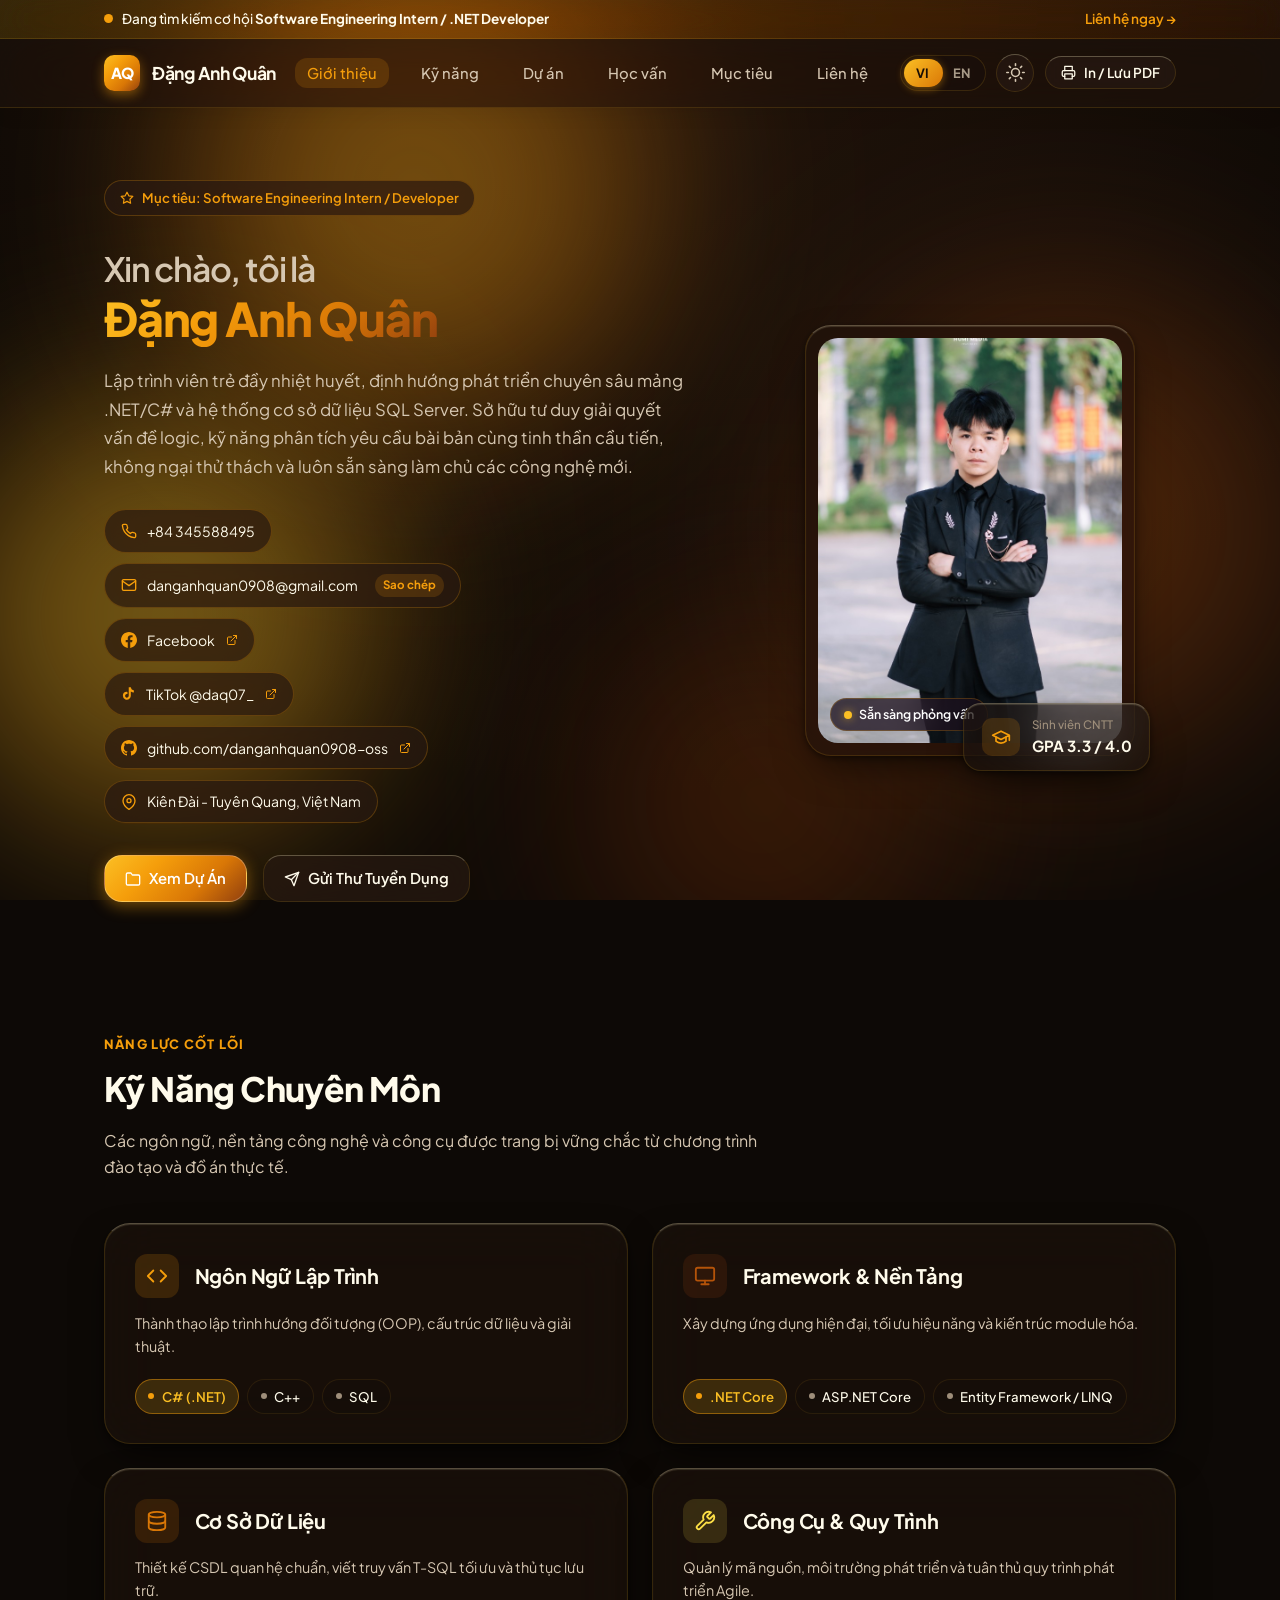
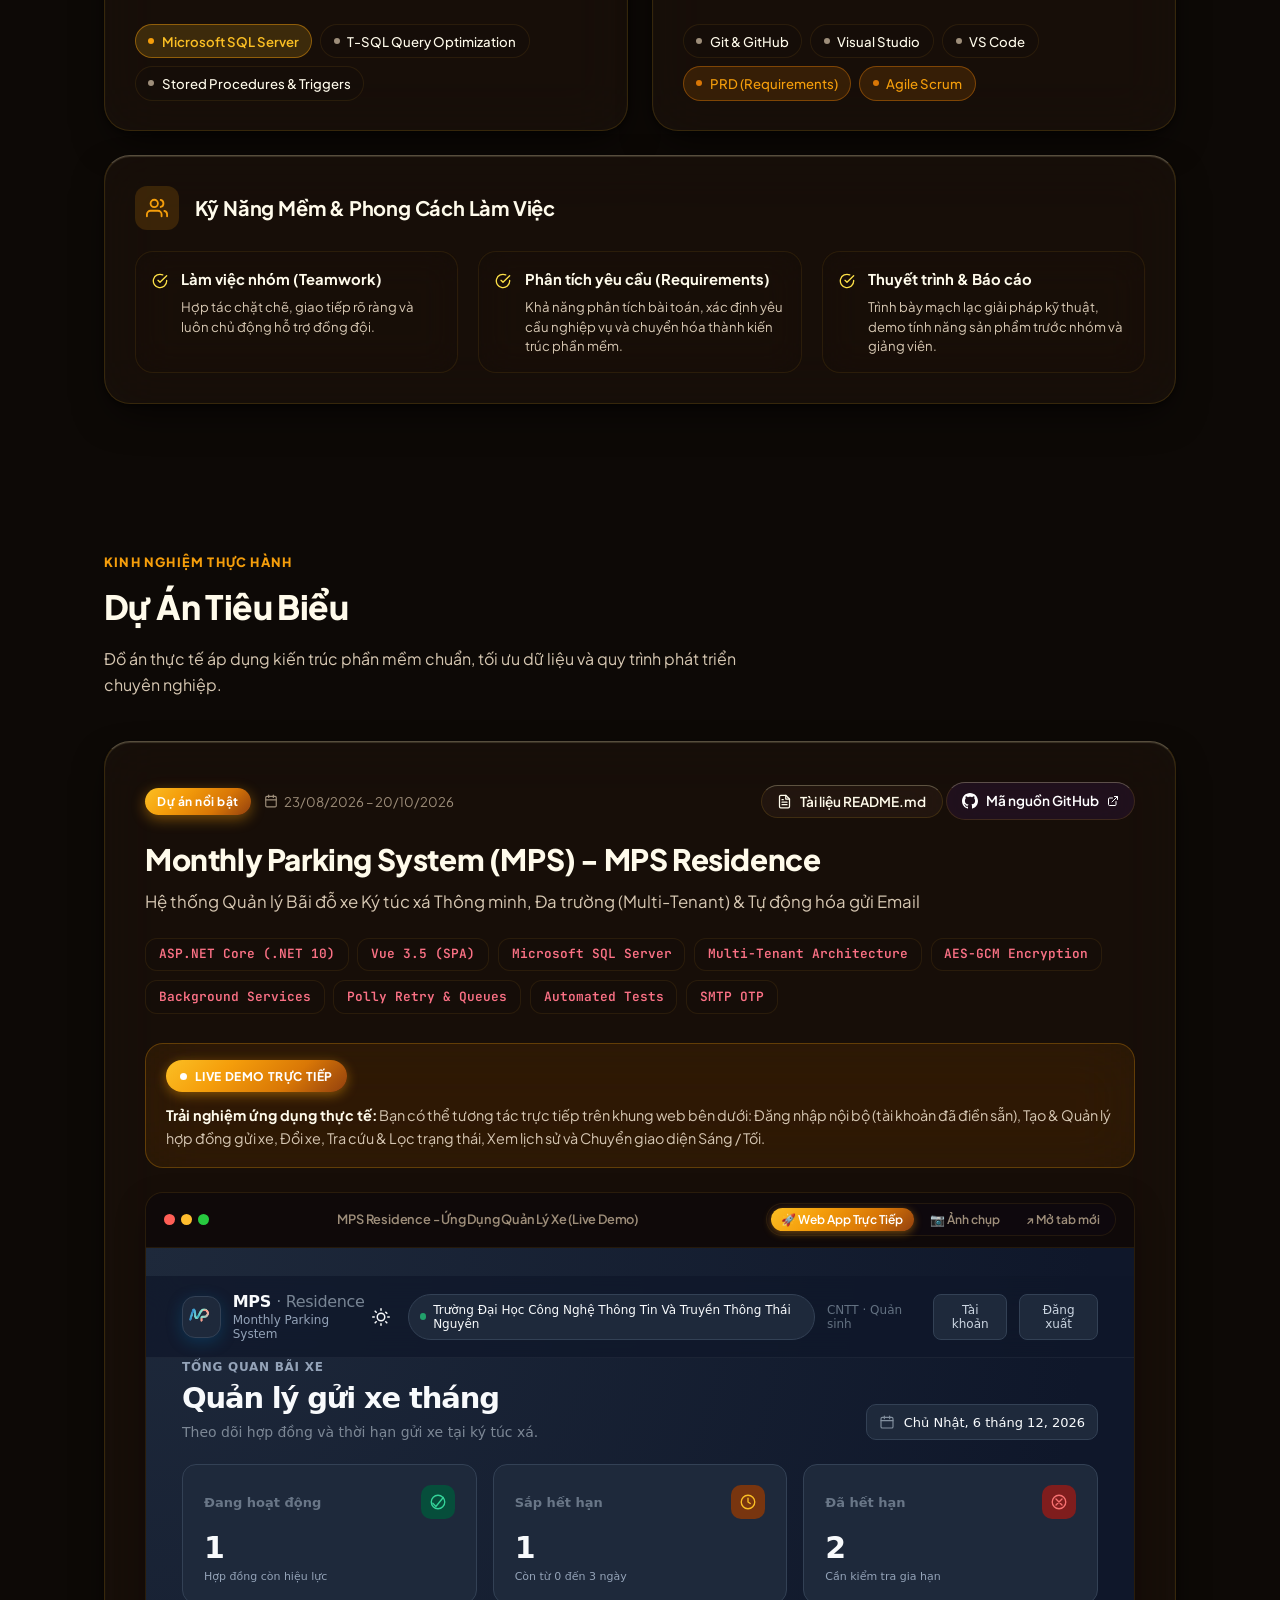
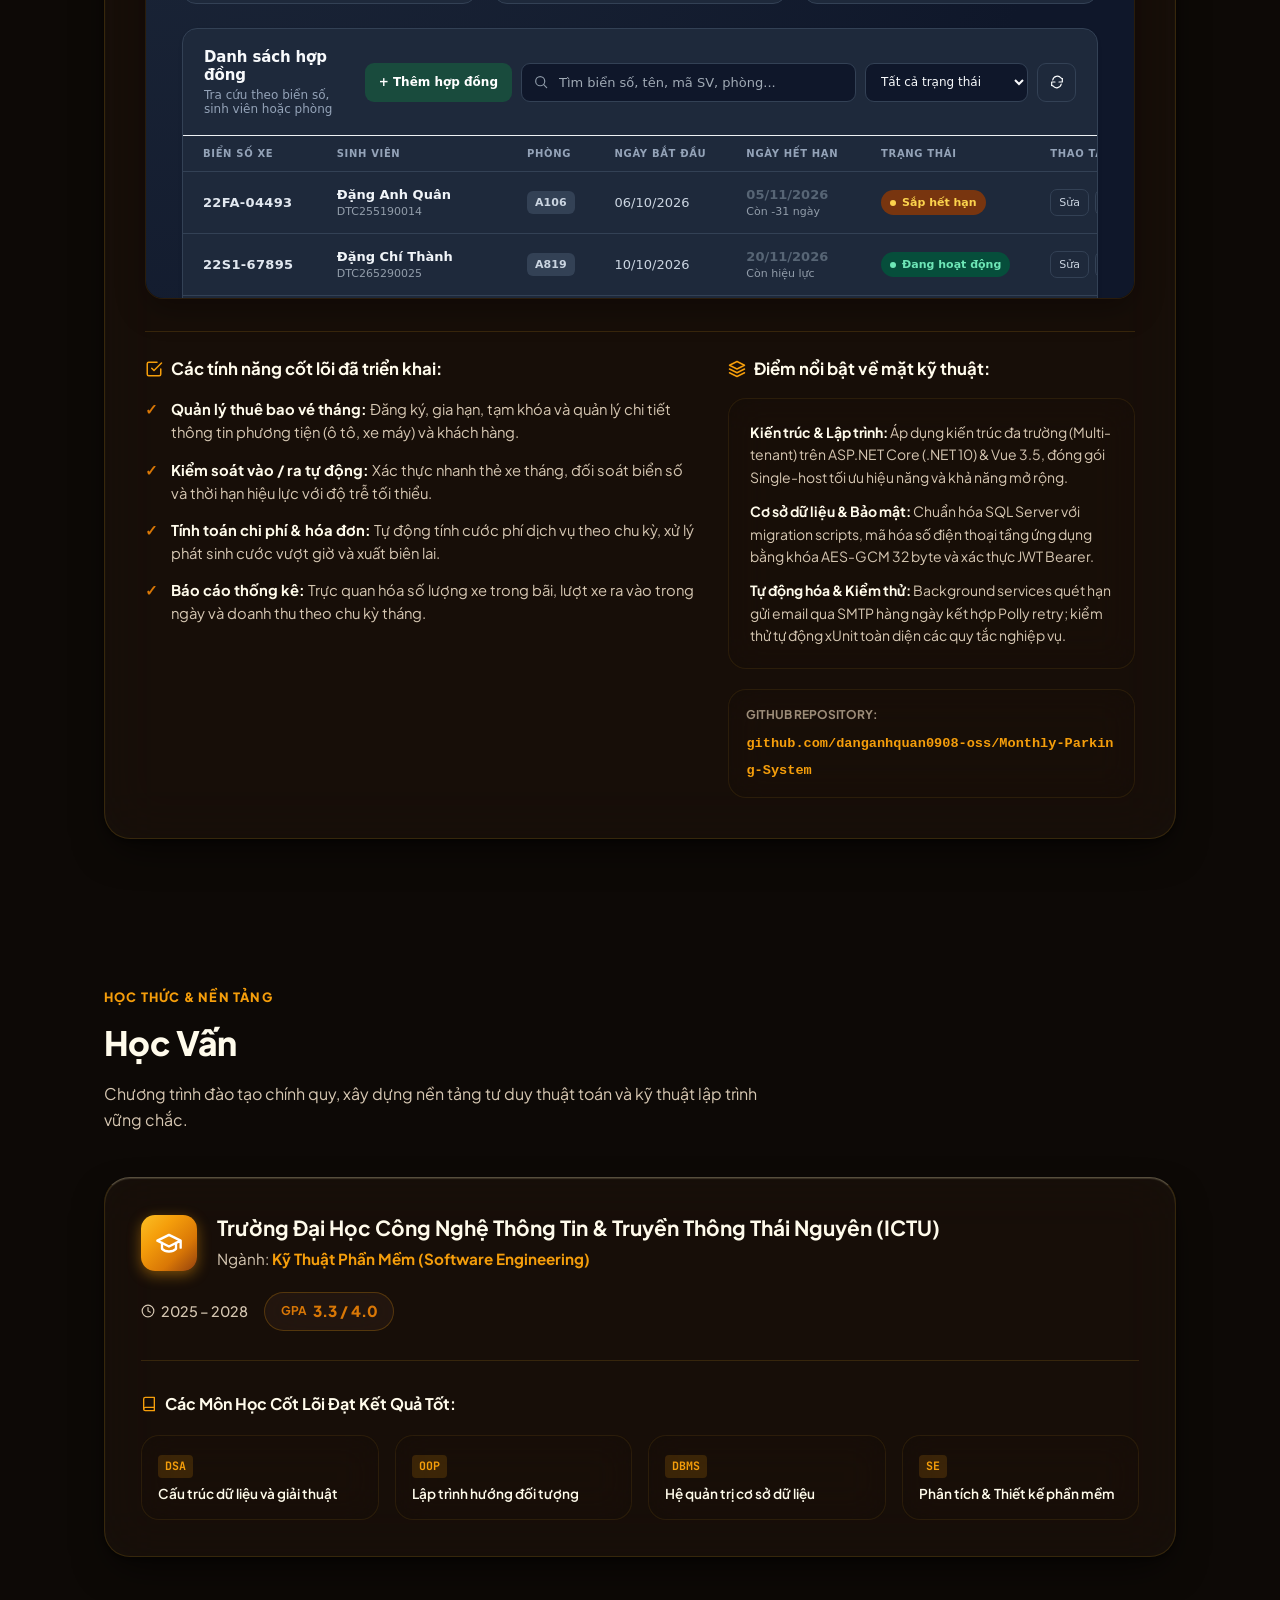
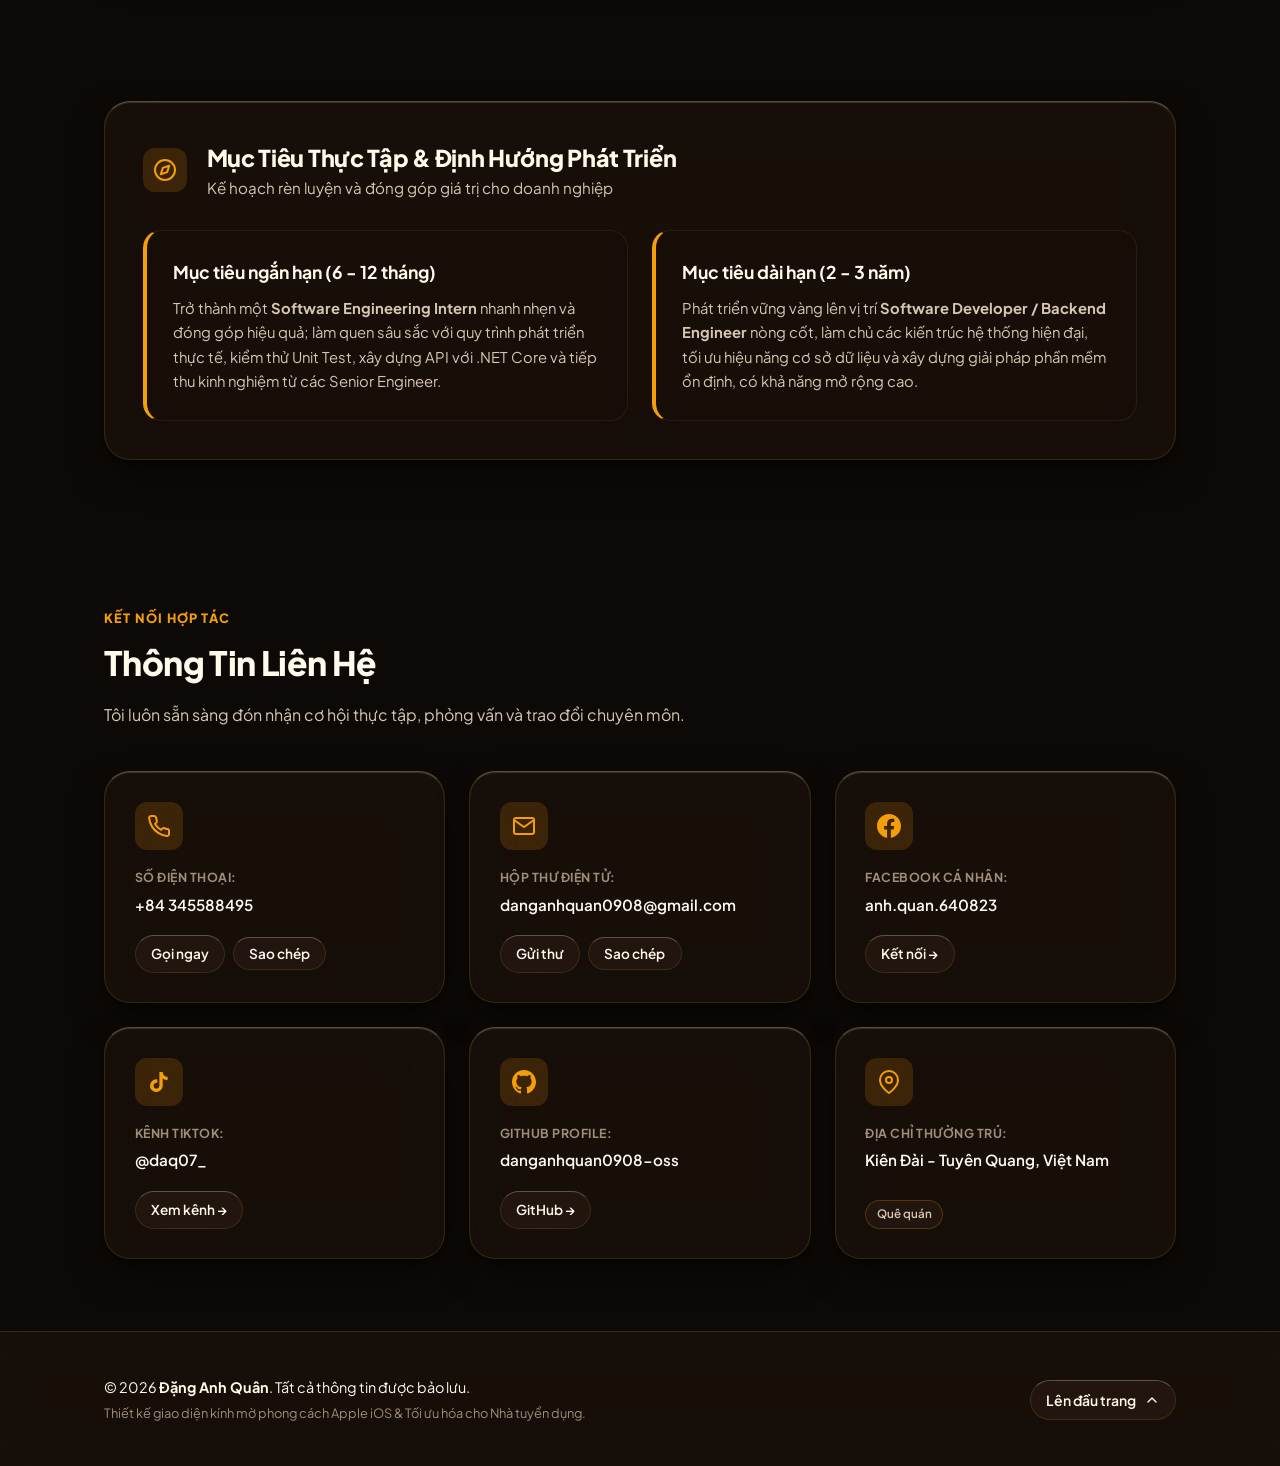
==== commit cfa1b8b2: "feat(theme): switch dominant palette to earth brown and cyber tech metallic gold" ====
--- a/index.html
+++ b/index.html
@@ -10,14 +10,14 @@
   <!-- Apple & iOS App Meta -->
   <meta name="apple-mobile-web-app-capable" content="yes">
   <meta name="apple-mobile-web-app-status-bar-style" content="black-translucent">
-  <meta name="theme-color" content="#0a0f1d">
+  <meta name="theme-color" content="#0d0906">
 
   <!-- Fonts: Plus Jakarta Sans & JetBrains Mono -->
   <link rel="preconnect" href="https://fonts.googleapis.com">
   <link rel="preconnect" href="https://fonts.gstatic.com" crossorigin>
   <link href="https://fonts.googleapis.com/css2?family=Plus+Jakarta+Sans:wght@300;400;500;600;700;800&family=JetBrains+Mono:wght@400;500&display=swap" rel="stylesheet">
   
-  <link rel="stylesheet" href="style.css?v=2.2">
+  <link rel="stylesheet" href="style.css?v=3.0">
 </head>
 <body>
 
@@ -484,7 +484,7 @@
 
             <!-- LIVE WEB APP CONTAINER (EMBEDDED IFRAME) -->
             <div class="live-app-viewport" id="liveAppContainer">
-              <iframe id="mpsIframe" src="mps-demo/index.html?v=2.2" title="MPS Residence Web App" loading="lazy"></iframe>
+              <iframe id="mpsIframe" src="mps-demo/index.html?v=3.0" title="MPS Residence Web App" loading="lazy"></iframe>
             </div>
 
             <!-- SCREENSHOT GALLERY CONTAINER (CAN BE TOGGLED) -->
@@ -908,6 +908,6 @@
     </div>
   </div>
 
-  <script src="script.js?v=2.2"></script>
+  <script src="script.js?v=3.0"></script>
 </body>
 </html>
--- a/style.css
+++ b/style.css
@@ -1,6 +1,6 @@
 /* ==========================================================================
-   CSS STYLESHEET - APPLE iOS FROSTED GLASS THEME (SUNSET CRIMSON PALETTE)
-   Palette: Dominant Red + Orange + Pink + Purple
+   CSS STYLESHEET - APPLE iOS FROSTED GLASS THEME
+   Palette: Earth Brown & Cyber Tech Metallic Gold (Nâu đất phối Vàng kim công nghệ)
    Author: Đặng Anh Quân
    ========================================================================== */
 
@@ -8,61 +8,65 @@
    1. ROOT VARIABLES & THEMES
    -------------------------------------------------------------------------- */
 :root {
-  /* DARK THEME (Apple iOS Midnight Velvet & Crimson Sunset) */
-  --bg-body: #0a050c;
-  --bg-gradient: radial-gradient(circle at 50% 0%, #1e0b1c 0%, #0a050c 70%);
-
-  /* Apple Frosted Glass Tokens - Dark */
-  --glass-card-bg: rgba(28, 16, 28, 0.58);
-  --glass-card-border: rgba(255, 255, 255, 0.13);
-  --glass-card-border-top: rgba(255, 255, 255, 0.24);
-  --glass-card-hover-bg: rgba(40, 20, 38, 0.7);
-  --glass-card-hover-border: rgba(244, 63, 94, 0.5);
+  /* DARK THEME (Apple iOS Obsidian Mocha & Cyber Tech Gold) */
+  --bg-body: #0d0906;
+  --bg-gradient: radial-gradient(circle at 50% 0%, #22140b 0%, #0d0906 72%);
+
+  /* Apple Frosted Glass Tokens - Dark (Warm Earth Smoked Glass) */
+  --glass-card-bg: rgba(30, 20, 14, 0.62);
+  --glass-card-border: rgba(251, 191, 36, 0.14);
+  --glass-card-border-top: rgba(254, 243, 199, 0.28);
+  --glass-card-hover-bg: rgba(44, 29, 20, 0.74);
+  --glass-card-hover-border: rgba(245, 158, 11, 0.55);
   
-  --glass-panel-bg: rgba(20, 10, 22, 0.52);
-  --glass-panel-border: rgba(255, 255, 255, 0.08);
-
-  --glass-pill-bg: rgba(35, 18, 36, 0.65);
-  --glass-pill-border: rgba(255, 255, 255, 0.12);
+  --glass-panel-bg: rgba(22, 14, 10, 0.58);
+  --glass-panel-border: rgba(251, 191, 36, 0.09);
+
+  --glass-pill-bg: rgba(38, 25, 18, 0.72);
+  --glass-pill-border: rgba(245, 158, 11, 0.24);
 
   --glass-blur: blur(28px) saturate(190%) contrast(102%);
   --glass-blur-sm: blur(18px) saturate(180%);
 
-  --glass-shadow: inset 0 1px 1px 0 rgba(255, 255, 255, 0.16),
-                  0 16px 40px -12px rgba(0, 0, 0, 0.65),
-                  0 2px 6px 0 rgba(0, 0, 0, 0.35);
-  --glass-shadow-hover: inset 0 1px 1px 0 rgba(255, 255, 255, 0.28),
-                        0 20px 45px -10px rgba(0, 0, 0, 0.75),
-                        0 0 25px rgba(244, 63, 94, 0.25);
+  --glass-shadow: inset 0 1px 1px 0 rgba(254, 243, 199, 0.16),
+                  0 16px 40px -12px rgba(0, 0, 0, 0.72),
+                  0 2px 6px 0 rgba(0, 0, 0, 0.45);
+  --glass-shadow-hover: inset 0 1px 1px 0 rgba(254, 243, 199, 0.32),
+                        0 20px 45px -10px rgba(0, 0, 0, 0.8),
+                        0 0 25px rgba(245, 158, 11, 0.28);
 
   /* Typography Colors */
-  --text-primary: #fff1f2;
-  --text-secondary: #cbd5e1;
-  --text-muted: #94a3b8;
-
-  /* PALETTE: RED (Dominant) + ORANGE + PINK + PURPLE */
-  --accent-primary: #f43f5e;     /* Crimson Flame Red */
-  --accent-red: #ff3366;
-  --accent-orange: #f97316;      /* Sunset Orange */
-  --accent-pink: #ec4899;        /* Neon Pink / Fuchsia */
-  --accent-purple: #a855f7;      /* Royal Purple */
-
-  /* Master Sunset Flame Gradient (Red -> Orange -> Pink -> Purple) */
-  --accent-gradient: linear-gradient(135deg, #ff3366 0%, #f97316 32%, #ec4899 68%, #a855f7 100%);
-  --accent-gradient-subtle: linear-gradient(135deg, rgba(255, 51, 102, 0.15) 0%, rgba(249, 115, 22, 0.15) 35%, rgba(236, 72, 153, 0.15) 70%, rgba(168, 85, 247, 0.15) 100%);
-  --accent-glow: rgba(244, 63, 94, 0.4);
+  --text-primary: #fffbeb;
+  --text-secondary: #d6c7b2;
+  --text-muted: #9e8e7a;
+
+  /* PALETTE: EARTH BROWN + CYBER TECH METALLIC GOLD */
+  --accent-primary: #f59e0b;     /* Cyber Tech Gold */
+  --accent-gold: #fbbf24;        /* Radiant Luminous Gold */
+  --accent-red: #f59e0b;         /* Mapped for active status / icons */
+  --accent-orange: #d97706;      /* Polished Amber Bronze */
+  --accent-pink: #fde047;        /* Electric Champagne Gold */
+  --accent-purple: #b45309;      /* Deep Earth Brown */
+  --accent-brown: #92400e;       /* Rich Mocha Earth */
+
+  /* Master Tech Gold & Earth Bronze Gradient (Vàng Kim sang Nâu Đất) */
+  --accent-gradient: linear-gradient(135deg, #fbbf24 0%, #f59e0b 32%, #d97706 68%, #92400e 100%);
+  --accent-gradient-subtle: linear-gradient(135deg, rgba(251, 191, 36, 0.16) 0%, rgba(245, 158, 11, 0.16) 35%, rgba(217, 119, 6, 0.16) 70%, rgba(146, 64, 14, 0.16) 100%);
+  --accent-glow: rgba(245, 158, 11, 0.45);
 
   /* Component Badge & Tag Colors */
-  --color-red-bg: rgba(244, 63, 94, 0.16);
-  --color-orange-bg: rgba(249, 115, 22, 0.16);
-  --color-pink-bg: rgba(236, 72, 153, 0.16);
-  --color-purple-bg: rgba(168, 85, 247, 0.16);
+  --color-red-bg: rgba(245, 158, 11, 0.16);
+  --color-orange-bg: rgba(217, 119, 6, 0.16);
+  --color-pink-bg: rgba(253, 224, 71, 0.14);
+  --color-purple-bg: rgba(146, 64, 14, 0.18);
+  --color-gold-bg: rgba(251, 191, 36, 0.16);
+  --color-brown-bg: rgba(180, 83, 9, 0.18);
 
   /* Segmented Control Tokens */
-  --segment-bg: rgba(25, 12, 26, 0.75);
-  --segment-indicator-bg: linear-gradient(135deg, #ff3366, #f43f5e);
-  --segment-text-active: #ffffff;
-  --segment-text-inactive: #94a3b8;
+  --segment-bg: rgba(26, 16, 10, 0.8);
+  --segment-indicator-bg: linear-gradient(135deg, #fbbf24, #d97706);
+  --segment-text-active: #180d04;
+  --segment-text-inactive: #a89a88;
 
   /* Radii */
   --radius-xs: 8px;
@@ -77,48 +81,55 @@
 }
 
 [data-theme="light"] {
-  /* LIGHT THEME (Apple iOS Pearlescent Rose & Sunset Acrylic) */
-  --bg-body: #fdf7f8;
-  --bg-gradient: radial-gradient(circle at 50% 0%, #ffffff 0%, #faedf1 100%);
+  /* LIGHT THEME (Apple iOS Warm Silk Ivory & Polished Earth Bronze) */
+  --bg-body: #faf7f2;
+  --bg-gradient: radial-gradient(circle at 50% 0%, #ffffff 0%, #f4ede2 70%, #ebdcc9 100%);
 
   /* Apple Frosted Glass Tokens - Light */
-  --glass-card-bg: rgba(255, 255, 255, 0.72);
-  --glass-card-border: rgba(255, 255, 255, 0.8);
+  --glass-card-bg: rgba(255, 252, 247, 0.78);
+  --glass-card-border: rgba(217, 119, 6, 0.2);
   --glass-card-border-top: rgba(255, 255, 255, 0.98);
-  --glass-card-hover-bg: rgba(255, 255, 255, 0.88);
-  --glass-card-hover-border: rgba(225, 29, 72, 0.45);
-
-  --glass-panel-bg: rgba(255, 245, 248, 0.78);
-  --glass-panel-border: rgba(255, 255, 255, 0.9);
-
-  --glass-pill-bg: rgba(255, 255, 255, 0.85);
-  --glass-pill-border: rgba(255, 255, 255, 0.92);
+  --glass-card-hover-bg: rgba(255, 255, 255, 0.92);
+  --glass-card-hover-border: rgba(180, 83, 9, 0.48);
+
+  --glass-panel-bg: rgba(248, 242, 233, 0.82);
+  --glass-panel-border: rgba(217, 119, 6, 0.16);
+
+  --glass-pill-bg: rgba(255, 252, 247, 0.88);
+  --glass-pill-border: rgba(217, 119, 6, 0.25);
 
   --glass-shadow: inset 0 1px 1px 0 rgba(255, 255, 255, 0.95),
-                  0 16px 36px -10px rgba(159, 18, 57, 0.08),
+                  0 16px 36px -10px rgba(120, 53, 15, 0.08),
                   0 2px 8px 0 rgba(0, 0, 0, 0.04);
   --glass-shadow-hover: inset 0 1px 1px 0 rgba(255, 255, 255, 1),
-                        0 20px 42px -10px rgba(159, 18, 57, 0.15),
-                        0 0 25px rgba(225, 29, 72, 0.15);
+                        0 20px 42px -10px rgba(120, 53, 15, 0.14),
+                        0 0 25px rgba(217, 119, 6, 0.18);
 
   /* Typography Colors */
-  --text-primary: #1c1018;
-  --text-secondary: #475569;
-  --text-muted: #64748b;
-
-  --accent-primary: #e11d48;     /* Rose / Crimson Red */
-  --accent-glow: rgba(225, 29, 72, 0.25);
-
-  --color-red-bg: rgba(225, 29, 72, 0.1);
-  --color-orange-bg: rgba(234, 88, 12, 0.1);
-  --color-pink-bg: rgba(219, 39, 119, 0.1);
-  --color-purple-bg: rgba(147, 51, 234, 0.1);
+  --text-primary: #26160c;
+  --text-secondary: #57402f;
+  --text-muted: #826a57;
+
+  --accent-primary: #b45309;     /* Polished Earth Bronze */
+  --accent-gold: #d97706;
+  --accent-red: #b45309;
+  --accent-orange: #d97706;
+  --accent-pink: #ca8a04;
+  --accent-purple: #78350f;
+  --accent-glow: rgba(180, 83, 9, 0.28);
+
+  --color-red-bg: rgba(180, 83, 9, 0.12);
+  --color-orange-bg: rgba(217, 119, 6, 0.12);
+  --color-pink-bg: rgba(202, 138, 4, 0.12);
+  --color-purple-bg: rgba(120, 53, 15, 0.12);
+  --color-gold-bg: rgba(217, 119, 6, 0.12);
+  --color-brown-bg: rgba(146, 64, 14, 0.12);
 
   /* Segmented Control Tokens */
-  --segment-bg: rgba(254, 226, 226, 0.65);
+  --segment-bg: rgba(242, 233, 220, 0.75);
   --segment-indicator-bg: #ffffff;
-  --segment-text-active: #e11d48;
-  --segment-text-inactive: #64748b;
+  --segment-text-active: #92400e;
+  --segment-text-inactive: #786452;
 }
 
 /* --------------------------------------------------------------------------
@@ -220,45 +231,45 @@
   filter: blur(100px);
 }
 
-/* Orb 1: Radiant Crimson Red */
-.orb-red {
+/* Orb 1: Radiant Cyber Tech Gold */
+.orb-red, .orb-gold {
   top: -8%;
   left: 12%;
-  width: 500px;
-  height: 500px;
-  background: radial-gradient(circle, #ff2a5f 0%, #e11d48 55%, transparent 75%);
+  width: 520px;
+  height: 520px;
+  background: radial-gradient(circle, #fbbf24 0%, #d97706 55%, transparent 75%);
   animation-duration: 18s;
 }
 
-/* Orb 2: Sunset Flame Orange */
-.orb-orange {
+/* Orb 2: Warm Earth Mocha Bronze */
+.orb-orange, .orb-brown {
   top: 28%;
   right: -5%;
-  width: 540px;
-  height: 540px;
-  background: radial-gradient(circle, #ff7a18 0%, #ea580c 55%, transparent 75%);
+  width: 550px;
+  height: 550px;
+  background: radial-gradient(circle, #b45309 0%, #78350f 55%, transparent 75%);
   animation-duration: 24s;
   animation-delay: -5s;
 }
 
-/* Orb 3: Vivid Hot Pink / Fuchsia */
-.orb-pink {
+/* Orb 3: Luminous Champagne Gold */
+.orb-pink, .orb-amber {
   bottom: 5%;
   left: -6%;
   width: 480px;
   height: 480px;
-  background: radial-gradient(circle, #ff2a8d 0%, #db2777 55%, transparent 75%);
+  background: radial-gradient(circle, #fde047 0%, #f59e0b 55%, transparent 75%);
   animation-duration: 20s;
   animation-delay: -10s;
 }
 
-/* Orb 4: Cosmic Royal Violet / Purple */
-.orb-purple {
+/* Orb 4: Deep Earth Volcanic Brown */
+.orb-purple, .orb-bronze {
   bottom: -15%;
   right: 22%;
-  width: 450px;
-  height: 450px;
-  background: radial-gradient(circle, #a855f7 0%, #7e22ce 55%, transparent 75%);
+  width: 470px;
+  height: 470px;
+  background: radial-gradient(circle, #92400e 0%, #451a03 55%, transparent 75%);
   animation-duration: 26s;
   animation-delay: -7s;
 }
@@ -350,14 +361,14 @@
   height: 9px;
   background-color: var(--accent-red);
   border-radius: 50%;
-  box-shadow: 0 0 0 0 rgba(255, 51, 102, 0.7);
+  box-shadow: 0 0 0 0 rgba(245, 158, 11, 0.7);
   animation: pulseDot 2s infinite;
 }
 
 @keyframes pulseDot {
-  0% { transform: scale(0.95); box-shadow: 0 0 0 0 rgba(255, 51, 102, 0.7); }
-  70% { transform: scale(1); box-shadow: 0 0 0 8px rgba(255, 51, 102, 0); }
-  100% { transform: scale(0.95); box-shadow: 0 0 0 0 rgba(255, 51, 102, 0); }
+  0% { transform: scale(0.95); box-shadow: 0 0 0 0 rgba(245, 158, 11, 0.7); }
+  70% { transform: scale(1); box-shadow: 0 0 0 8px rgba(245, 158, 11, 0); }
+  100% { transform: scale(0.95); box-shadow: 0 0 0 0 rgba(245, 158, 11, 0); }
 }
 
 .banner-link {
@@ -470,7 +481,7 @@
   height: calc(100% - 6px);
   background: var(--segment-indicator-bg);
   border-radius: var(--radius-full);
-  box-shadow: 0 2px 8px rgba(244, 63, 94, 0.4);
+  box-shadow: 0 2px 8px rgba(245, 158, 11, 0.45);
   transition: transform 0.28s cubic-bezier(0.25, 1, 0.5, 1);
   pointer-events: none;
   z-index: 1;
@@ -744,7 +755,8 @@
   width: 8px;
   height: 8px;
   border-radius: 50%;
-  background-color: var(--accent-red);
+  background-color: var(--accent-gold);
+  box-shadow: 0 0 8px rgba(251, 191, 36, 0.6);
 }
 
 .avatar-floating-card {
@@ -898,9 +910,9 @@
 }
 
 .tech-tag.primary {
-  border-color: rgba(244, 63, 94, 0.4);
-  background: var(--color-red-bg);
-  color: #fb7185;
+  border-color: rgba(245, 158, 11, 0.45);
+  background: var(--color-gold-bg);
+  color: #fbbf24;
   font-weight: 600;
 }
 
@@ -909,9 +921,9 @@
 }
 
 .tech-tag.highlight {
-  border-color: rgba(249, 115, 22, 0.4);
+  border-color: rgba(217, 119, 6, 0.45);
   background: var(--color-orange-bg);
-  color: #fb923c;
+  color: #f59e0b;
 }
 
 .tech-tag.highlight .bullet {
@@ -1103,8 +1115,8 @@
   flex-direction: column;
   align-items: flex-start;
   gap: 0.75rem;
-  background: rgba(225, 29, 72, 0.08);
-  border: 1px solid rgba(225, 29, 72, 0.25);
+  background: rgba(245, 158, 11, 0.08);
+  border: 1px solid rgba(245, 158, 11, 0.28);
   backdrop-filter: var(--glass-blur);
   -webkit-backdrop-filter: var(--glass-blur);
   width: 100%;
@@ -1275,7 +1287,7 @@
 .thumb-btn.active {
   border-color: var(--accent-primary);
   background: var(--color-red-bg);
-  box-shadow: 0 0 14px rgba(244, 63, 94, 0.25);
+  box-shadow: 0 0 14px rgba(245, 158, 11, 0.3);
 }
 
 .thumb-btn.active .thumb-label {
@@ -1290,7 +1302,7 @@
   display: none;
   margin-bottom: 2rem;
   padding: 1.65rem;
-  border: 1px solid rgba(244, 63, 94, 0.35);
+  border: 1px solid rgba(245, 158, 11, 0.35);
   animation: fadeInDown 0.35s cubic-bezier(0.2, 0.9, 0.3, 1);
 }
 
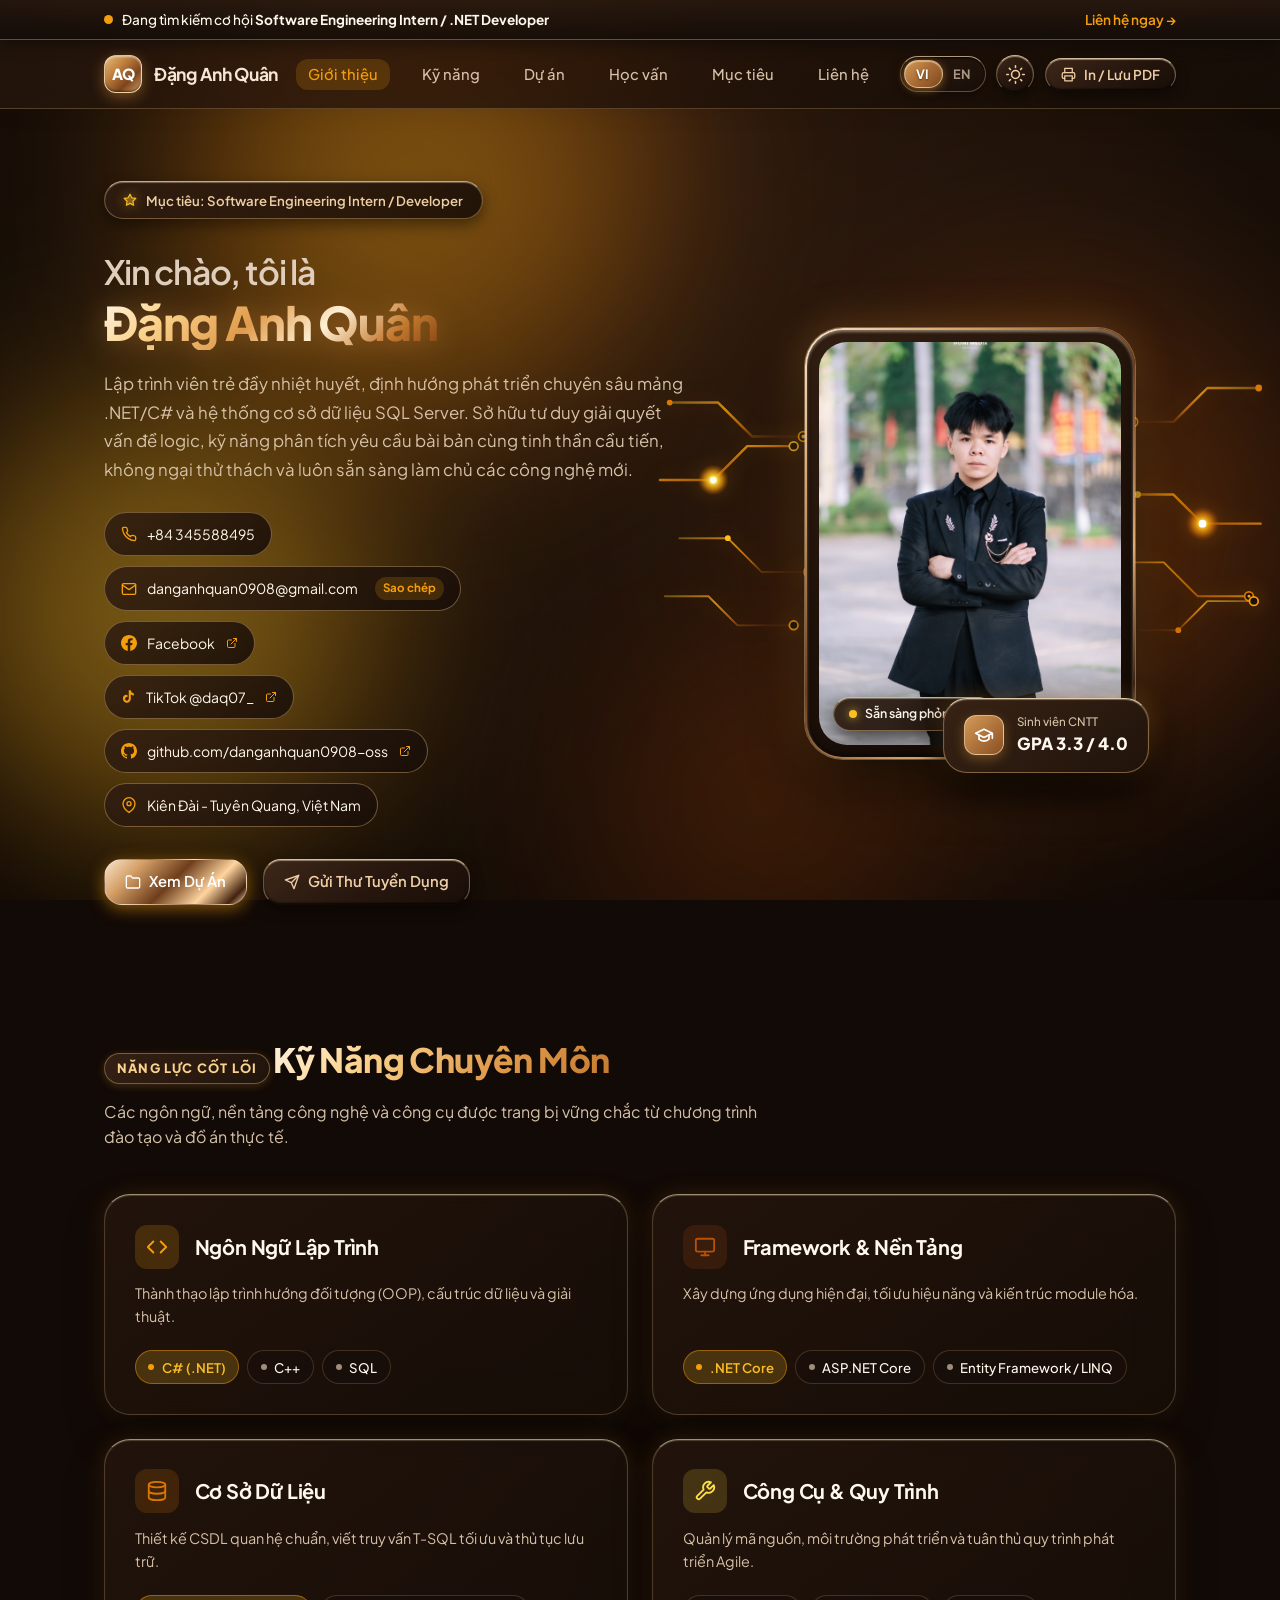
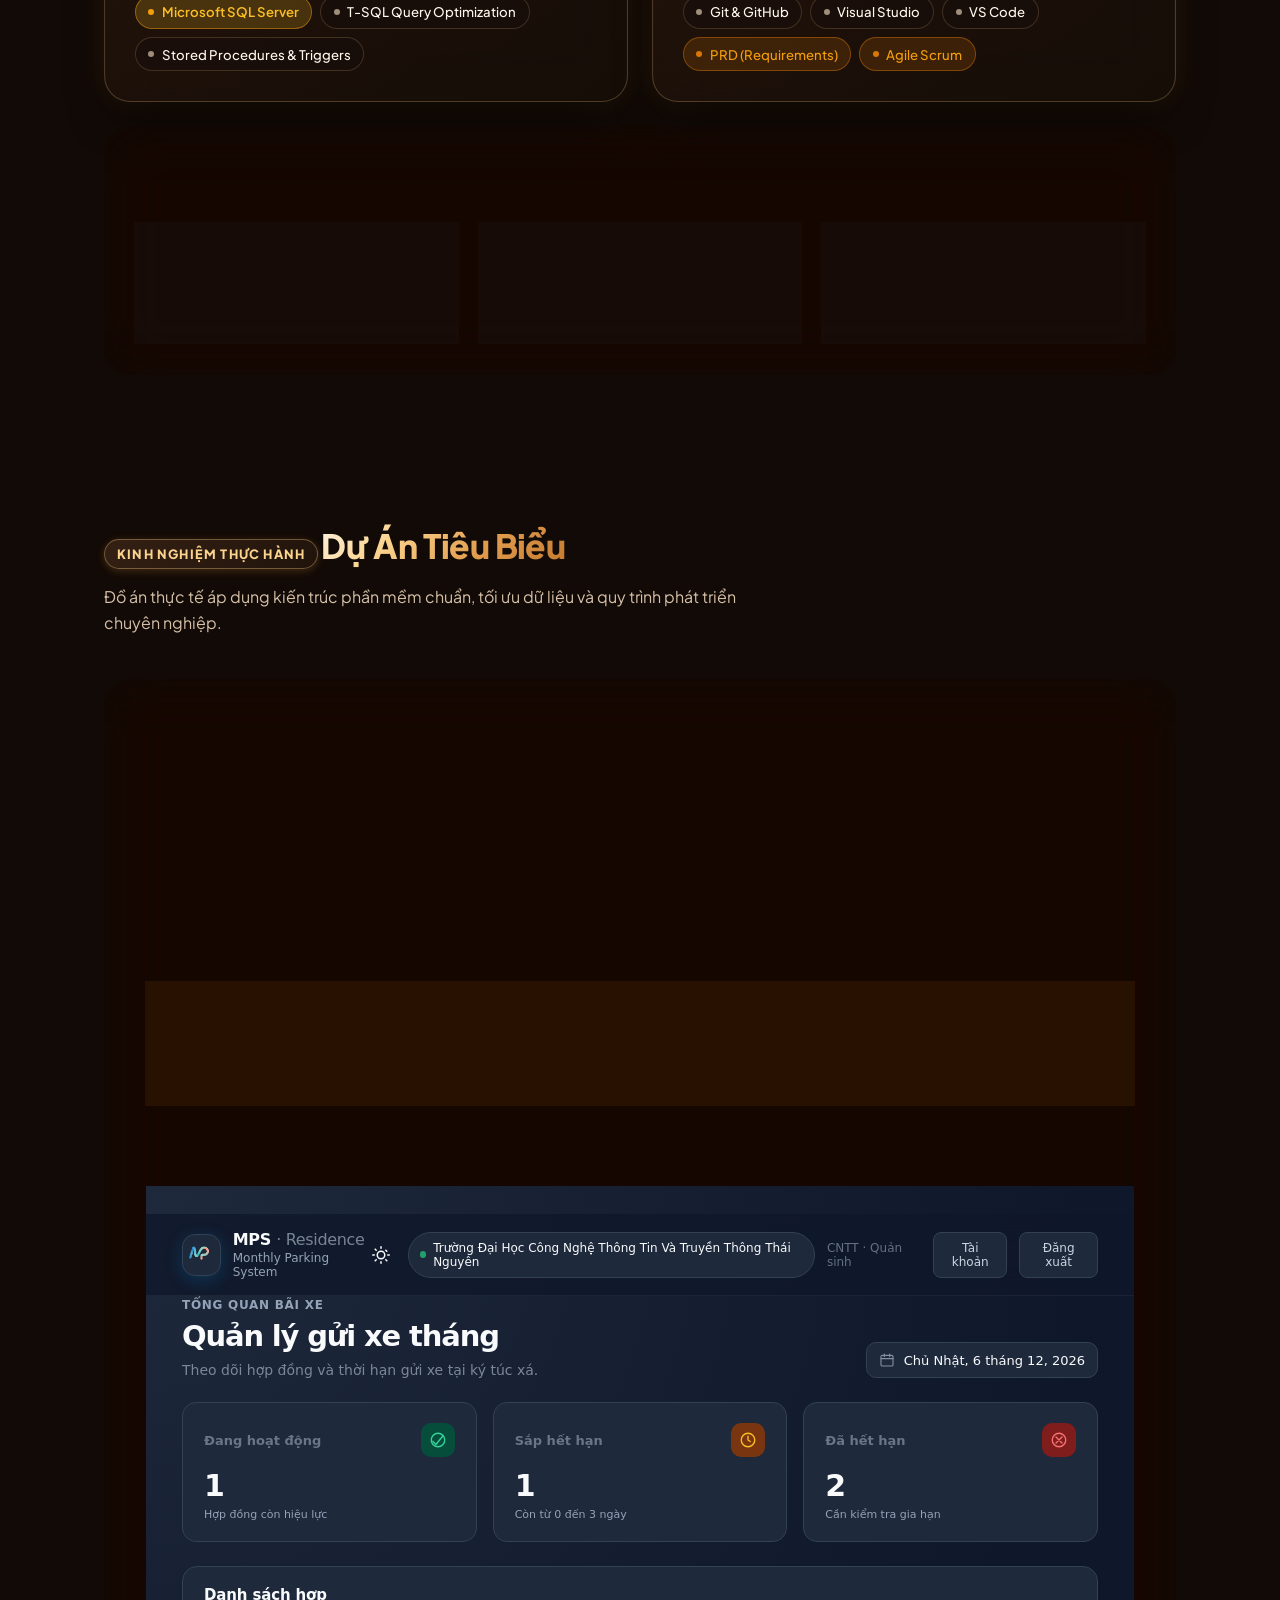
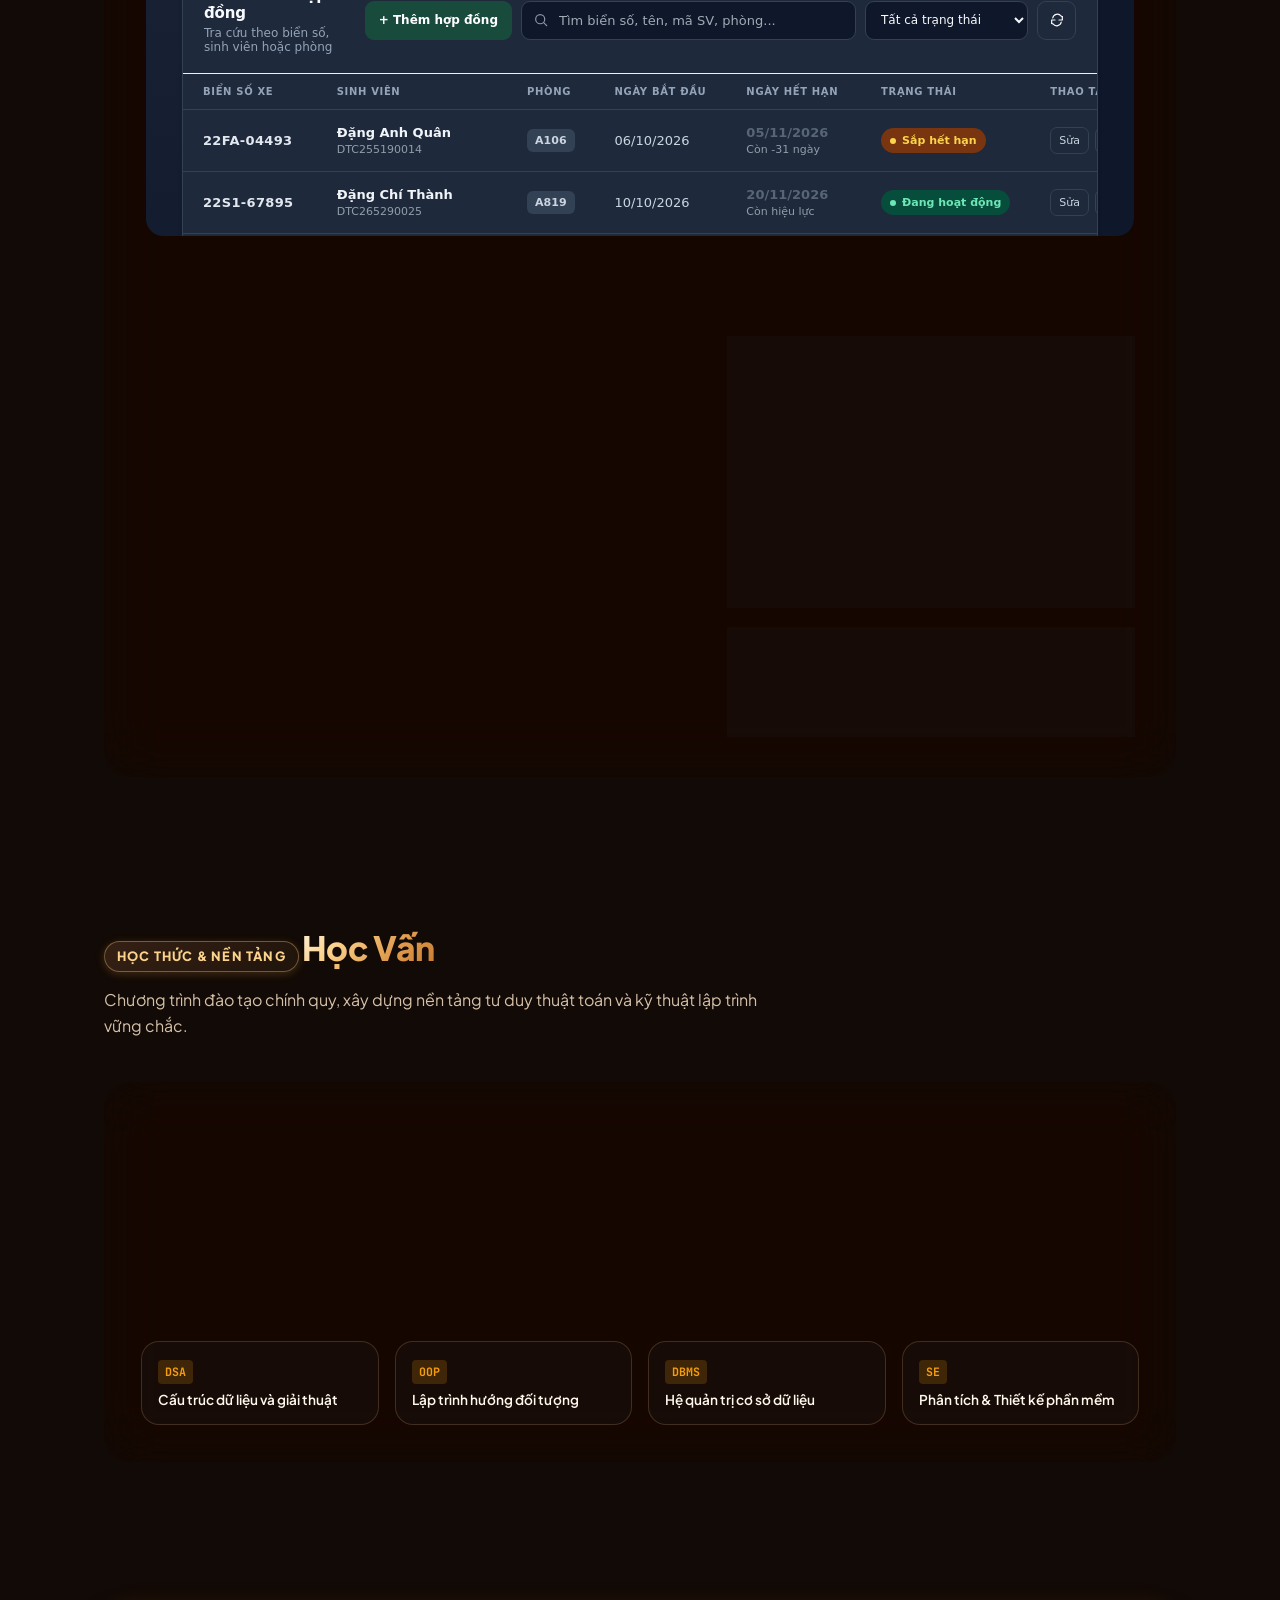
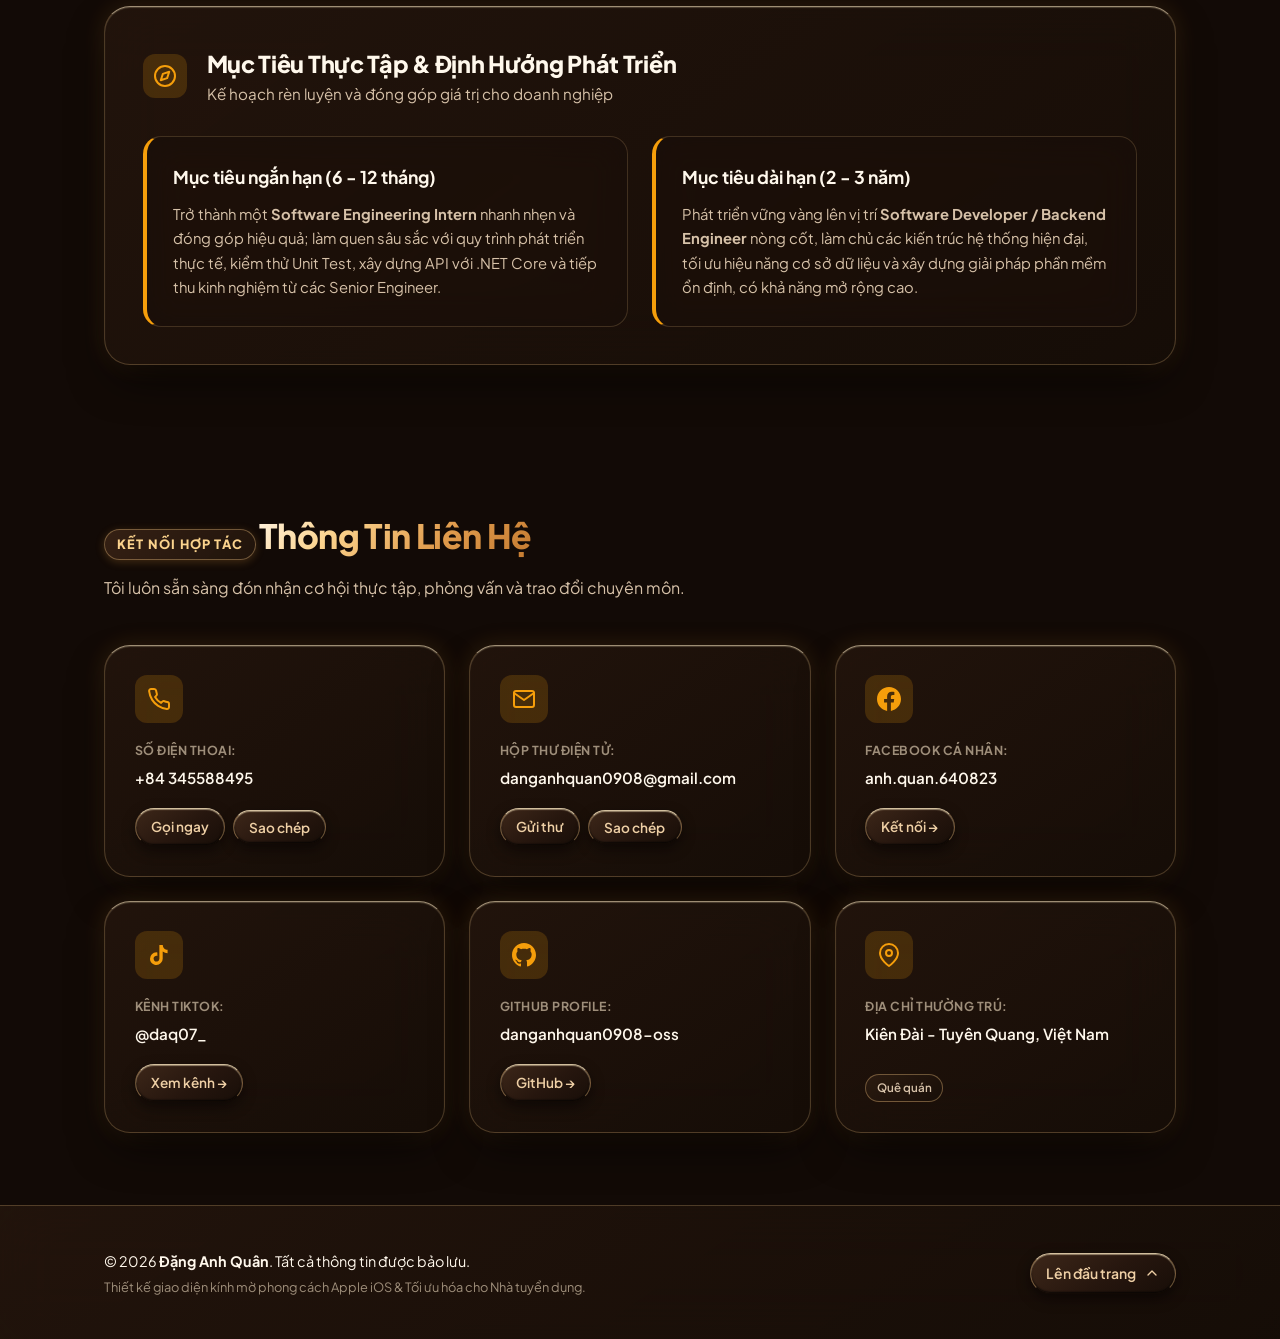
==== commit 6b205256: "feat(design): implement cyber tech metallic gold sheen and circuit board backdrop matching reference" ====
--- a/index.html
+++ b/index.html
@@ -17,7 +17,7 @@
   <link rel="preconnect" href="https://fonts.gstatic.com" crossorigin>
   <link href="https://fonts.googleapis.com/css2?family=Plus+Jakarta+Sans:wght@300;400;500;600;700;800&family=JetBrains+Mono:wght@400;500&display=swap" rel="stylesheet">
   
-  <link rel="stylesheet" href="style.css?v=3.0">
+  <link rel="stylesheet" href="style.css?v=3.1">
 </head>
 <body>
 
@@ -218,6 +218,70 @@
 
         <!-- Hero Avatar Column (Apple iOS Glass Card) -->
         <div class="hero-avatar-wrapper">
+          <!-- Cyber Tech Circuit Board Backdrop (Ánh kim công nghệ) -->
+          <div class="avatar-circuit-backdrop" aria-hidden="true">
+            <svg class="avatar-circuit-svg" viewBox="0 0 640 480" fill="none" xmlns="http://www.w3.org/2000/svg">
+              <defs>
+                <linearGradient id="goldTraceL" x1="0%" y1="0%" x2="100%" y2="80%">
+                  <stop offset="0%" stop-color="#fbbf24" stop-opacity="0.35"/>
+                  <stop offset="35%" stop-color="#f59e0b" stop-opacity="0.85"/>
+                  <stop offset="70%" stop-color="#d97706" stop-opacity="0.7"/>
+                  <stop offset="100%" stop-color="#78350f" stop-opacity="0.3"/>
+                </linearGradient>
+                <linearGradient id="goldTraceR" x1="100%" y1="0%" x2="0%" y2="80%">
+                  <stop offset="0%" stop-color="#fbbf24" stop-opacity="0.35"/>
+                  <stop offset="35%" stop-color="#f59e0b" stop-opacity="0.85"/>
+                  <stop offset="70%" stop-color="#d97706" stop-opacity="0.7"/>
+                  <stop offset="100%" stop-color="#78350f" stop-opacity="0.3"/>
+                </linearGradient>
+                <radialGradient id="nodeGlow1" cx="50%" cy="50%" r="50%">
+                  <stop offset="0%" stop-color="#fffbeb" stop-opacity="1"/>
+                  <stop offset="25%" stop-color="#fde047" stop-opacity="0.95"/>
+                  <stop offset="60%" stop-color="#f59e0b" stop-opacity="0.65"/>
+                  <stop offset="100%" stop-color="#b45309" stop-opacity="0"/>
+                </radialGradient>
+                <radialGradient id="nodeGlow2" cx="50%" cy="50%" r="50%">
+                  <stop offset="0%" stop-color="#ffffff" stop-opacity="1"/>
+                  <stop offset="25%" stop-color="#fbbf24" stop-opacity="0.95"/>
+                  <stop offset="60%" stop-color="#d97706" stop-opacity="0.65"/>
+                  <stop offset="100%" stop-color="#78350f" stop-opacity="0"/>
+                </radialGradient>
+              </defs>
+              <g class="circuit-traces-left">
+                <path d="M 10 95 L 60 95 L 95 130 L 145 130" stroke="url(#goldTraceL)" stroke-width="2.5" stroke-linecap="round" stroke-linejoin="round"/>
+                <circle cx="148" cy="130" r="5" stroke="#f59e0b" stroke-width="1.8" fill="#24150c"/>
+                <circle cx="148" cy="130" r="2" fill="#fbbf24"/>
+                <circle cx="10" cy="95" r="3" fill="#d97706"/>
+                <path d="M 0 175 L 55 175 L 90 140 L 135 140" stroke="url(#goldTraceL)" stroke-width="2.5" stroke-linecap="round" stroke-linejoin="round"/>
+                <circle cx="55" cy="175" r="16" fill="url(#nodeGlow1)" class="circuit-node-pulse"/>
+                <circle cx="55" cy="175" r="3.5" fill="#fffbeb"/>
+                <circle cx="138" cy="140" r="4.5" stroke="#fbbf24" stroke-width="1.8" fill="#24150c"/>
+                <path d="M 20 235 L 70 235 L 105 270 L 150 270" stroke="url(#goldTraceL)" stroke-width="2" stroke-linecap="round" stroke-linejoin="round"/>
+                <circle cx="70" cy="235" r="3" fill="#fbbf24"/>
+                <circle cx="153" cy="270" r="4.5" stroke="#d97706" stroke-width="1.8" fill="#1b0f08"/>
+                <circle cx="153" cy="270" r="1.5" fill="#f59e0b"/>
+                <path d="M 5 295 L 50 295 L 80 325 L 135 325" stroke="url(#goldTraceL)" stroke-width="2" stroke-linecap="round" stroke-linejoin="round"/>
+                <circle cx="138" cy="325" r="4.5" stroke="#f59e0b" stroke-width="1.8" fill="#1b0f08"/>
+              </g>
+              <g class="circuit-traces-right">
+                <path d="M 490 115 L 530 115 L 565 80 L 615 80" stroke="url(#goldTraceR)" stroke-width="2.5" stroke-linecap="round" stroke-linejoin="round"/>
+                <circle cx="488" cy="115" r="5" stroke="#f59e0b" stroke-width="1.8" fill="#24150c"/>
+                <circle cx="488" cy="115" r="2" fill="#fbbf24"/>
+                <circle cx="618" cy="80" r="3.5" fill="#d97706"/>
+                <path d="M 495 190 L 530 190 L 560 220 L 620 220" stroke="url(#goldTraceR)" stroke-width="2.5" stroke-linecap="round" stroke-linejoin="round"/>
+                <circle cx="560" cy="220" r="18" fill="url(#nodeGlow2)" class="circuit-node-pulse"/>
+                <circle cx="560" cy="220" r="4" fill="#ffffff"/>
+                <circle cx="493" cy="190" r="3.5" fill="#fbbf24"/>
+                <path d="M 485 260 L 520 260 L 555 295 L 605 295" stroke="url(#goldTraceR)" stroke-width="2" stroke-linecap="round" stroke-linejoin="round"/>
+                <circle cx="483" cy="260" r="4.5" stroke="#f59e0b" stroke-width="1.8" fill="#1b0f08"/>
+                <circle cx="608" cy="295" r="4.5" stroke="#d97706" stroke-width="1.8" fill="#1b0f08"/>
+                <circle cx="608" cy="295" r="1.5" fill="#f59e0b"/>
+                <path d="M 495 330 L 535 330 L 565 300 L 610 300" stroke="url(#goldTraceR)" stroke-width="2" stroke-linecap="round" stroke-linejoin="round"/>
+                <circle cx="613" cy="300" r="4.5" stroke="#f59e0b" stroke-width="1.8" fill="#1b0f08"/>
+                <circle cx="535" cy="330" r="3" fill="#d97706"/>
+              </g>
+            </svg>
+          </div>
           <div class="avatar-card ios-glass-card">
             <div class="avatar-image-container">
               <img src="assets/avatar.jpg" alt="Ảnh đại diện Đặng Anh Quân" class="avatar-img" loading="eager">
@@ -484,7 +548,7 @@
 
             <!-- LIVE WEB APP CONTAINER (EMBEDDED IFRAME) -->
             <div class="live-app-viewport" id="liveAppContainer">
-              <iframe id="mpsIframe" src="mps-demo/index.html?v=3.0" title="MPS Residence Web App" loading="lazy"></iframe>
+              <iframe id="mpsIframe" src="mps-demo/index.html?v=3.1" title="MPS Residence Web App" loading="lazy"></iframe>
             </div>
 
             <!-- SCREENSHOT GALLERY CONTAINER (CAN BE TOGGLED) -->
@@ -908,6 +972,6 @@
     </div>
   </div>
 
-  <script src="script.js?v=3.0"></script>
+  <script src="script.js?v=3.1"></script>
 </body>
 </html>
--- a/style.css
+++ b/style.css
@@ -9,38 +9,38 @@
    -------------------------------------------------------------------------- */
 :root {
   /* DARK THEME (Apple iOS Obsidian Mocha & Cyber Tech Gold) */
-  --bg-body: #0d0906;
-  --bg-gradient: radial-gradient(circle at 50% 0%, #22140b 0%, #0d0906 72%);
-
-  /* Apple Frosted Glass Tokens - Dark (Warm Earth Smoked Glass) */
-  --glass-card-bg: rgba(30, 20, 14, 0.62);
-  --glass-card-border: rgba(251, 191, 36, 0.14);
-  --glass-card-border-top: rgba(254, 243, 199, 0.28);
-  --glass-card-hover-bg: rgba(44, 29, 20, 0.74);
-  --glass-card-hover-border: rgba(245, 158, 11, 0.55);
+  --bg-body: #120a06;
+  --bg-gradient: radial-gradient(circle at 50% 16%, #2e1a0e 0%, #170e08 60%, #0d0704 100%);
+
+  /* Apple Frosted Glass Tokens - Dark (Warm Earth Smoked Glass & Metallic Specular) */
+  --glass-card-bg: linear-gradient(145deg, rgba(38, 24, 15, 0.76) 0%, rgba(22, 14, 8, 0.84) 100%);
+  --glass-card-border: rgba(229, 185, 124, 0.26);
+  --glass-card-border-top: rgba(255, 235, 195, 0.58);
+  --glass-card-hover-bg: linear-gradient(145deg, rgba(48, 30, 19, 0.84) 0%, rgba(28, 17, 10, 0.9) 100%);
+  --glass-card-hover-border: rgba(251, 191, 36, 0.7);
   
-  --glass-panel-bg: rgba(22, 14, 10, 0.58);
-  --glass-panel-border: rgba(251, 191, 36, 0.09);
-
-  --glass-pill-bg: rgba(38, 25, 18, 0.72);
-  --glass-pill-border: rgba(245, 158, 11, 0.24);
+  --glass-panel-bg: rgba(25, 15, 10, 0.7);
+  --glass-panel-border: rgba(229, 185, 124, 0.2);
+
+  --glass-pill-bg: linear-gradient(145deg, rgba(46, 29, 18, 0.85), rgba(24, 15, 9, 0.9));
+  --glass-pill-border: rgba(229, 185, 124, 0.4);
 
   --glass-blur: blur(28px) saturate(190%) contrast(102%);
   --glass-blur-sm: blur(18px) saturate(180%);
 
-  --glass-shadow: inset 0 1px 1px 0 rgba(254, 243, 199, 0.16),
-                  0 16px 40px -12px rgba(0, 0, 0, 0.72),
-                  0 2px 6px 0 rgba(0, 0, 0, 0.45);
-  --glass-shadow-hover: inset 0 1px 1px 0 rgba(254, 243, 199, 0.32),
-                        0 20px 45px -10px rgba(0, 0, 0, 0.8),
-                        0 0 25px rgba(245, 158, 11, 0.28);
+  --glass-shadow: inset 0 1px 1px 0 rgba(255, 235, 195, 0.22),
+                  0 20px 45px -12px rgba(0, 0, 0, 0.8),
+                  0 0 24px rgba(212, 143, 56, 0.16);
+  --glass-shadow-hover: inset 0 1px 2px 0 rgba(255, 240, 210, 0.45),
+                        0 25px 50px -10px rgba(0, 0, 0, 0.9),
+                        0 0 35px rgba(245, 158, 11, 0.35);
 
   /* Typography Colors */
-  --text-primary: #fffbeb;
-  --text-secondary: #d6c7b2;
+  --text-primary: #fff8ec;
+  --text-secondary: #d6c1a8;
   --text-muted: #9e8e7a;
 
-  /* PALETTE: EARTH BROWN + CYBER TECH METALLIC GOLD */
+  /* PALETTE: EARTH BROWN + CYBER TECH METALLIC GOLD (Ánh kim công nghệ) */
   --accent-primary: #f59e0b;     /* Cyber Tech Gold */
   --accent-gold: #fbbf24;        /* Radiant Luminous Gold */
   --accent-red: #f59e0b;         /* Mapped for active status / icons */
@@ -49,24 +49,24 @@
   --accent-purple: #b45309;      /* Deep Earth Brown */
   --accent-brown: #92400e;       /* Rich Mocha Earth */
 
-  /* Master Tech Gold & Earth Bronze Gradient (Vàng Kim sang Nâu Đất) */
-  --accent-gradient: linear-gradient(135deg, #fbbf24 0%, #f59e0b 32%, #d97706 68%, #92400e 100%);
-  --accent-gradient-subtle: linear-gradient(135deg, rgba(251, 191, 36, 0.16) 0%, rgba(245, 158, 11, 0.16) 35%, rgba(217, 119, 6, 0.16) 70%, rgba(146, 64, 14, 0.16) 100%);
-  --accent-glow: rgba(245, 158, 11, 0.45);
+  /* Master Metallic Gold Gradients */
+  --accent-gradient: linear-gradient(135deg, #fae5cb 0%, #d49f67 22%, #6e3e1c 48%, #ffd49e 72%, #42220e 90%, #f7d1a4 100%);
+  --accent-gradient-subtle: linear-gradient(135deg, rgba(251, 191, 36, 0.18) 0%, rgba(245, 158, 11, 0.18) 35%, rgba(217, 119, 6, 0.18) 70%, rgba(146, 64, 14, 0.18) 100%);
+  --accent-glow: rgba(245, 158, 11, 0.5);
 
   /* Component Badge & Tag Colors */
-  --color-red-bg: rgba(245, 158, 11, 0.16);
-  --color-orange-bg: rgba(217, 119, 6, 0.16);
-  --color-pink-bg: rgba(253, 224, 71, 0.14);
-  --color-purple-bg: rgba(146, 64, 14, 0.18);
-  --color-gold-bg: rgba(251, 191, 36, 0.16);
-  --color-brown-bg: rgba(180, 83, 9, 0.18);
+  --color-red-bg: rgba(245, 158, 11, 0.18);
+  --color-orange-bg: rgba(217, 119, 6, 0.18);
+  --color-pink-bg: rgba(253, 224, 71, 0.16);
+  --color-purple-bg: rgba(146, 64, 14, 0.22);
+  --color-gold-bg: rgba(251, 191, 36, 0.2);
+  --color-brown-bg: rgba(180, 83, 9, 0.22);
 
   /* Segmented Control Tokens */
-  --segment-bg: rgba(26, 16, 10, 0.8);
-  --segment-indicator-bg: linear-gradient(135deg, #fbbf24, #d97706);
-  --segment-text-active: #180d04;
-  --segment-text-inactive: #a89a88;
+  --segment-bg: linear-gradient(145deg, #2b1a10 0%, #180e08 100%);
+  --segment-indicator-bg: linear-gradient(135deg, #d49a58 0%, #a86b35 50%, #7d471d 100%);
+  --segment-text-active: #ffffff;
+  --segment-text-inactive: #9e8e7a;
 
   /* Radii */
   --radius-xs: 8px;
@@ -330,12 +330,13 @@
    5. TOP STATUS / ANNOUNCEMENT BANNER
    -------------------------------------------------------------------------- */
 .status-banner {
-  background: var(--accent-gradient-subtle);
+  background: linear-gradient(180deg, rgba(38, 24, 15, 0.92) 0%, rgba(20, 13, 8, 0.95) 100%);
   backdrop-filter: var(--glass-blur-sm);
   -webkit-backdrop-filter: var(--glass-blur-sm);
-  border-bottom: 1px solid var(--glass-card-border);
+  border-bottom: 1px solid rgba(229, 185, 124, 0.35);
+  box-shadow: 0 4px 16px rgba(0, 0, 0, 0.4);
   font-size: 0.85rem;
-  padding: 0.5rem 0;
+  padding: 0.55rem 0;
   position: relative;
   z-index: 101;
 }
@@ -414,15 +415,16 @@
   display: inline-flex;
   align-items: center;
   justify-content: center;
-  width: 36px;
-  height: 36px;
-  border-radius: 10px;
-  background: var(--accent-gradient);
+  width: 38px;
+  height: 38px;
+  border-radius: 12px;
+  background: linear-gradient(135deg, #e5b97c 0%, #c68642 32%, #7d441c 68%, #d49f65 100%);
+  border: 1px solid rgba(255, 235, 195, 0.75);
+  box-shadow: inset 0 1px 2px rgba(255, 255, 255, 0.6), inset 0 -1px 2px rgba(0, 0, 0, 0.6), 0 4px 14px rgba(212, 143, 56, 0.45);
   color: #ffffff;
   font-weight: 800;
   font-size: 0.95rem;
   letter-spacing: -0.5px;
-  box-shadow: 0 4px 12px var(--accent-glow);
 }
 
 .logo-name {
@@ -430,6 +432,7 @@
   font-weight: 700;
   letter-spacing: -0.3px;
   white-space: nowrap;
+  color: #f7e6d4;
 }
 
 .nav-list {
@@ -464,13 +467,13 @@
   position: relative;
   display: inline-flex;
   align-items: center;
-  background: var(--segment-bg);
-  backdrop-filter: var(--glass-blur-sm);
-  -webkit-backdrop-filter: var(--glass-blur-sm);
-  border: 1px solid var(--glass-card-border);
+  background: linear-gradient(145deg, #2b1a10 0%, #180e08 100%);
+  border: 1px solid rgba(229, 185, 124, 0.35);
+  border-top: 1px solid rgba(255, 235, 195, 0.65);
   border-radius: var(--radius-full);
   padding: 3px;
   height: 36px;
+  box-shadow: inset 0 1px 2px rgba(0, 0, 0, 0.8), 0 4px 12px rgba(0, 0, 0, 0.35);
 }
 
 .segmented-indicator {
@@ -479,9 +482,10 @@
   left: 3px;
   width: calc(50% - 3px);
   height: calc(100% - 6px);
-  background: var(--segment-indicator-bg);
+  background: linear-gradient(135deg, #d49a58 0%, #a86b35 50%, #7d471d 100%);
+  border: 1px solid rgba(255, 235, 195, 0.55);
   border-radius: var(--radius-full);
-  box-shadow: 0 2px 8px rgba(245, 158, 11, 0.45);
+  box-shadow: 0 2px 8px rgba(212, 143, 56, 0.55), inset 0 1px 1px rgba(255, 240, 210, 0.5);
   transition: transform 0.28s cubic-bezier(0.25, 1, 0.5, 1);
   pointer-events: none;
   z-index: 1;
@@ -495,34 +499,27 @@
   font-size: 0.8rem;
   font-weight: 700;
   border-radius: var(--radius-full);
-  color: var(--segment-text-inactive);
+  color: #a89482;
   transition: color 0.2s ease;
 }
 
 .segment-btn.active {
-  color: var(--segment-text-active);
-}
-
-/* iOS Glass Buttons */
-.ios-glass-btn {
-  background: var(--glass-pill-bg);
-  backdrop-filter: var(--glass-blur-sm);
-  -webkit-backdrop-filter: var(--glass-blur-sm);
-  border: 1px solid var(--glass-card-border);
-  border-top: 1px solid var(--glass-card-border-top);
-  color: var(--text-primary);
+  color: #ffffff;
+  text-shadow: 0 1px 2px rgba(0, 0, 0, 0.5);
+}
+
+/* Machined Metallic Gold-Bronze Buttons (Ánh kim nút bấm) */
+.ios-glass-btn,
+.btn-icon {
+  background: linear-gradient(145deg, #3d2719 0%, #26160e 55%, #180e08 100%);
+  border: 1px solid rgba(229, 185, 124, 0.4);
+  border-top: 1px solid rgba(255, 235, 195, 0.8);
+  border-bottom: 1px solid rgba(15, 8, 4, 0.9);
+  box-shadow: inset 0 1px 1px 0 rgba(255, 235, 195, 0.5),
+              inset 0 -1px 2px 0 rgba(0, 0, 0, 0.8),
+              0 5px 14px rgba(0, 0, 0, 0.45);
+  color: #eecfa5;
   transition: var(--spring-transition);
-}
-
-.ios-glass-btn:hover {
-  background: var(--glass-card-hover-bg);
-  border-color: var(--accent-primary);
-  color: var(--accent-primary);
-  transform: translateY(-1px);
-}
-
-.ios-glass-btn:active {
-  transform: scale(0.96);
 }
 
 .btn-icon {
@@ -532,7 +529,23 @@
   display: inline-flex;
   align-items: center;
   justify-content: center;
-  color: var(--text-secondary);
+}
+
+.ios-glass-btn:hover,
+.btn-icon:hover {
+  background: linear-gradient(145deg, #4d3322 0%, #301d12 55%, #1e110a 100%);
+  border-color: rgba(251, 191, 36, 0.7);
+  border-top-color: #fff1d6;
+  box-shadow: inset 0 1px 1px 0 rgba(255, 235, 195, 0.7),
+              0 0 18px rgba(229, 185, 124, 0.6),
+              0 8px 20px rgba(0, 0, 0, 0.55);
+  color: #ffffff;
+  transform: translateY(-2px);
+}
+
+.ios-glass-btn:active,
+.btn-icon:active {
+  transform: scale(0.96);
 }
 
 [data-theme="dark"] .icon-sun { display: block; }
@@ -613,12 +626,23 @@
 .badge-role {
   display: inline-flex;
   align-items: center;
-  gap: 0.5rem;
-  padding: 0.4rem 0.95rem;
+  gap: 0.55rem;
+  padding: 0.45rem 1.15rem;
   font-size: 0.825rem;
   font-weight: 600;
-  color: var(--accent-primary);
+  border-radius: var(--radius-full);
+  background: linear-gradient(145deg, rgba(46, 29, 18, 0.85), rgba(22, 14, 8, 0.9));
+  border: 1px solid rgba(229, 185, 124, 0.4);
+  border-top: 1px solid rgba(255, 235, 195, 0.7);
+  box-shadow: inset 0 1px 1px rgba(255, 240, 210, 0.35), 0 6px 16px rgba(0, 0, 0, 0.45);
+  color: #eecfa5;
   margin-bottom: 1.25rem;
+}
+
+.badge-role svg {
+  color: #fbbf24;
+  fill: rgba(251, 191, 36, 0.35);
+  filter: drop-shadow(0 0 6px rgba(251, 191, 36, 0.6));
 }
 
 .hero-title {
@@ -632,13 +656,14 @@
 .greeting-text {
   font-weight: 600;
   font-size: 2.1rem;
-  color: var(--text-secondary);
+  color: #dfcebc;
 }
 
 .highlight-gradient {
-  background: var(--accent-gradient);
+  background: linear-gradient(135deg, #fff5e6 0%, #fbd38d 20%, #e09b4c 45%, #fff0d4 65%, #c2782e 85%, #854513 100%);
   -webkit-background-clip: text;
   -webkit-text-fill-color: transparent;
+  filter: drop-shadow(0 2px 14px rgba(217, 145, 71, 0.45));
   display: inline-block;
 }
 
@@ -704,25 +729,70 @@
   flex-wrap: wrap;
 }
 
-/* AVATAR CARD (Apple Squircle & Reflection) */
+/* AVATAR CARD (Apple Squircle & Metallic Reflection) */
 .hero-avatar-wrapper {
+  position: relative;
   display: flex;
   justify-content: center;
+  align-items: center;
+  overflow: visible;
+}
+
+/* Cyber Tech Circuit Board Backdrop (Ánh kim viền mạch công nghệ) */
+.avatar-circuit-backdrop {
+  position: absolute;
+  top: 50%;
+  left: 50%;
+  transform: translate(-50%, -50%);
+  width: 620px;
+  max-width: 175%;
+  height: 480px;
+  pointer-events: none;
+  z-index: 1;
+}
+
+.avatar-circuit-svg {
+  width: 100%;
+  height: 100%;
+  overflow: visible;
+  filter: drop-shadow(0 0 10px rgba(245, 158, 11, 0.3));
+}
+
+.circuit-node-pulse {
+  animation: circuitPulseGlow 3s ease-in-out infinite alternate;
+  transform-origin: center;
+}
+
+@keyframes circuitPulseGlow {
+  0% { opacity: 0.75; transform: scale(0.95); }
+  50% { opacity: 1; transform: scale(1.08); }
+  100% { opacity: 0.75; transform: scale(0.95); }
 }
 
 .avatar-card {
   position: relative;
+  z-index: 2;
   width: 100%;
   max-width: 330px;
   padding: 12px;
+  border-radius: 38px;
+  background: linear-gradient(150deg, #321e12 0%, #1e1109 50%, #120904 100%) padding-box,
+              linear-gradient(135deg, #fae5cb 0%, #d49f67 22%, #6e3e1c 48%, #e0aa70 72%, #42220e 90%, #ffd9aa 100%) border-box;
+  border: 2.5px solid transparent;
+  box-shadow: 0 0 0 1px rgba(255, 230, 185, 0.35),
+              0 25px 60px -10px rgba(0, 0, 0, 0.9),
+              0 0 45px rgba(212, 143, 56, 0.35),
+              inset 0 2px 3px rgba(255, 240, 210, 0.45),
+              inset 0 -2px 6px rgba(0, 0, 0, 0.7);
 }
 
 .avatar-image-container {
   position: relative;
-  border-radius: 20px;
+  border-radius: 28px;
   overflow: hidden;
   aspect-ratio: 3/4;
   background-color: var(--bg-body);
+  box-shadow: inset 0 0 18px rgba(0, 0, 0, 0.75);
 }
 
 .avatar-img {
@@ -739,16 +809,22 @@
 
 .avatar-badge {
   position: absolute;
-  bottom: 12px;
-  left: 12px;
-  padding: 0.35rem 0.8rem;
+  bottom: 14px;
+  left: 14px;
+  padding: 0.38rem 0.9rem;
   display: inline-flex;
   align-items: center;
-  gap: 0.45rem;
+  gap: 0.5rem;
   font-size: 0.775rem;
   font-weight: 600;
-  color: #ffffff;
-  background: rgba(28, 16, 28, 0.75);
+  color: #fff8ec;
+  background: linear-gradient(145deg, rgba(46, 29, 18, 0.92), rgba(24, 15, 9, 0.95));
+  border: 1px solid rgba(229, 185, 124, 0.45);
+  border-top: 1px solid rgba(255, 235, 195, 0.75);
+  border-radius: var(--radius-full);
+  box-shadow: inset 0 1px 1px rgba(255, 240, 210, 0.4), 0 8px 20px rgba(0, 0, 0, 0.6);
+  backdrop-filter: var(--glass-blur-sm);
+  -webkit-backdrop-filter: var(--glass-blur-sm);
 }
 
 .active-dot {
@@ -756,7 +832,7 @@
   height: 8px;
   border-radius: 50%;
   background-color: var(--accent-gold);
-  box-shadow: 0 0 8px rgba(251, 191, 36, 0.6);
+  box-shadow: 0 0 10px rgba(251, 191, 36, 0.8);
 }
 
 .avatar-floating-card {
@@ -764,36 +840,44 @@
   bottom: -16px;
   right: -16px;
   z-index: 3;
-  padding: 0.75rem 1.1rem;
-  display: flex;
-  align-items: center;
-  gap: 0.75rem;
-  border-radius: var(--radius-md);
+  padding: 0.85rem 1.25rem;
+  display: flex;
+  align-items: center;
+  gap: 0.85rem;
+  border-radius: 24px;
+  background: linear-gradient(145deg, #382315 0%, #20130b 100%);
+  border: 1.5px solid rgba(229, 185, 124, 0.45);
+  border-top: 1.5px solid rgba(255, 235, 195, 0.85);
+  box-shadow: inset 0 1px 1px rgba(255, 240, 210, 0.4),
+              0 18px 38px rgba(0, 0, 0, 0.8),
+              0 0 25px rgba(212, 143, 56, 0.3);
 }
 
 .floating-icon {
-  width: 38px;
-  height: 38px;
-  border-radius: 10px;
-  background-color: var(--color-red-bg);
-  color: var(--accent-primary);
+  width: 40px;
+  height: 40px;
+  border-radius: 12px;
+  background: linear-gradient(135deg, #d49a58 0%, #8a4f22 100%);
+  border: 1px solid rgba(255, 235, 195, 0.6);
+  color: #ffffff;
   display: flex;
   align-items: center;
   justify-content: center;
+  box-shadow: 0 4px 12px rgba(212, 143, 56, 0.4);
 }
 
 .floating-label {
   display: block;
   font-size: 0.725rem;
-  color: var(--text-muted);
+  color: #d6c1a8;
   font-weight: 500;
 }
 
 .floating-value {
   display: block;
-  font-size: 0.95rem;
-  font-weight: 700;
-  color: var(--text-primary);
+  font-size: 1.05rem;
+  font-weight: 800;
+  color: #fff8ec;
 }
 
 /* --------------------------------------------------------------------------
@@ -816,8 +900,13 @@
   font-weight: 800;
   text-transform: uppercase;
   letter-spacing: 1.2px;
-  color: var(--accent-primary);
+  color: #fbd38d;
   margin-bottom: 0.5rem;
+  padding: 0.25rem 0.75rem;
+  border-radius: var(--radius-full);
+  background: linear-gradient(135deg, rgba(62, 39, 23, 0.8), rgba(35, 22, 13, 0.85));
+  border: 1px solid rgba(229, 185, 124, 0.4);
+  box-shadow: 0 2px 8px rgba(212, 143, 56, 0.25);
 }
 
 .section-title {
@@ -825,6 +914,10 @@
   font-weight: 800;
   letter-spacing: -0.6px;
   margin-bottom: 0.75rem;
+  background: linear-gradient(135deg, #fff5e6 0%, #fbd38d 30%, #e09b4c 65%, #c2782e 100%);
+  -webkit-background-clip: text;
+  -webkit-text-fill-color: transparent;
+  display: inline-block;
 }
 
 .section-desc {
@@ -2097,9 +2190,23 @@
     grid-template-columns: 1fr;
   }
 
+  .hero-avatar-wrapper {
+    margin-bottom: 2rem;
+  }
+
+  .avatar-circuit-backdrop {
+    width: 480px;
+    height: 380px;
+  }
+
   .avatar-card {
-    max-width: 250px;
+    max-width: 260px;
     margin: 0 auto;
+    border-radius: 32px;
+  }
+
+  .avatar-image-container {
+    border-radius: 24px;
   }
 
   .avatar-floating-card {
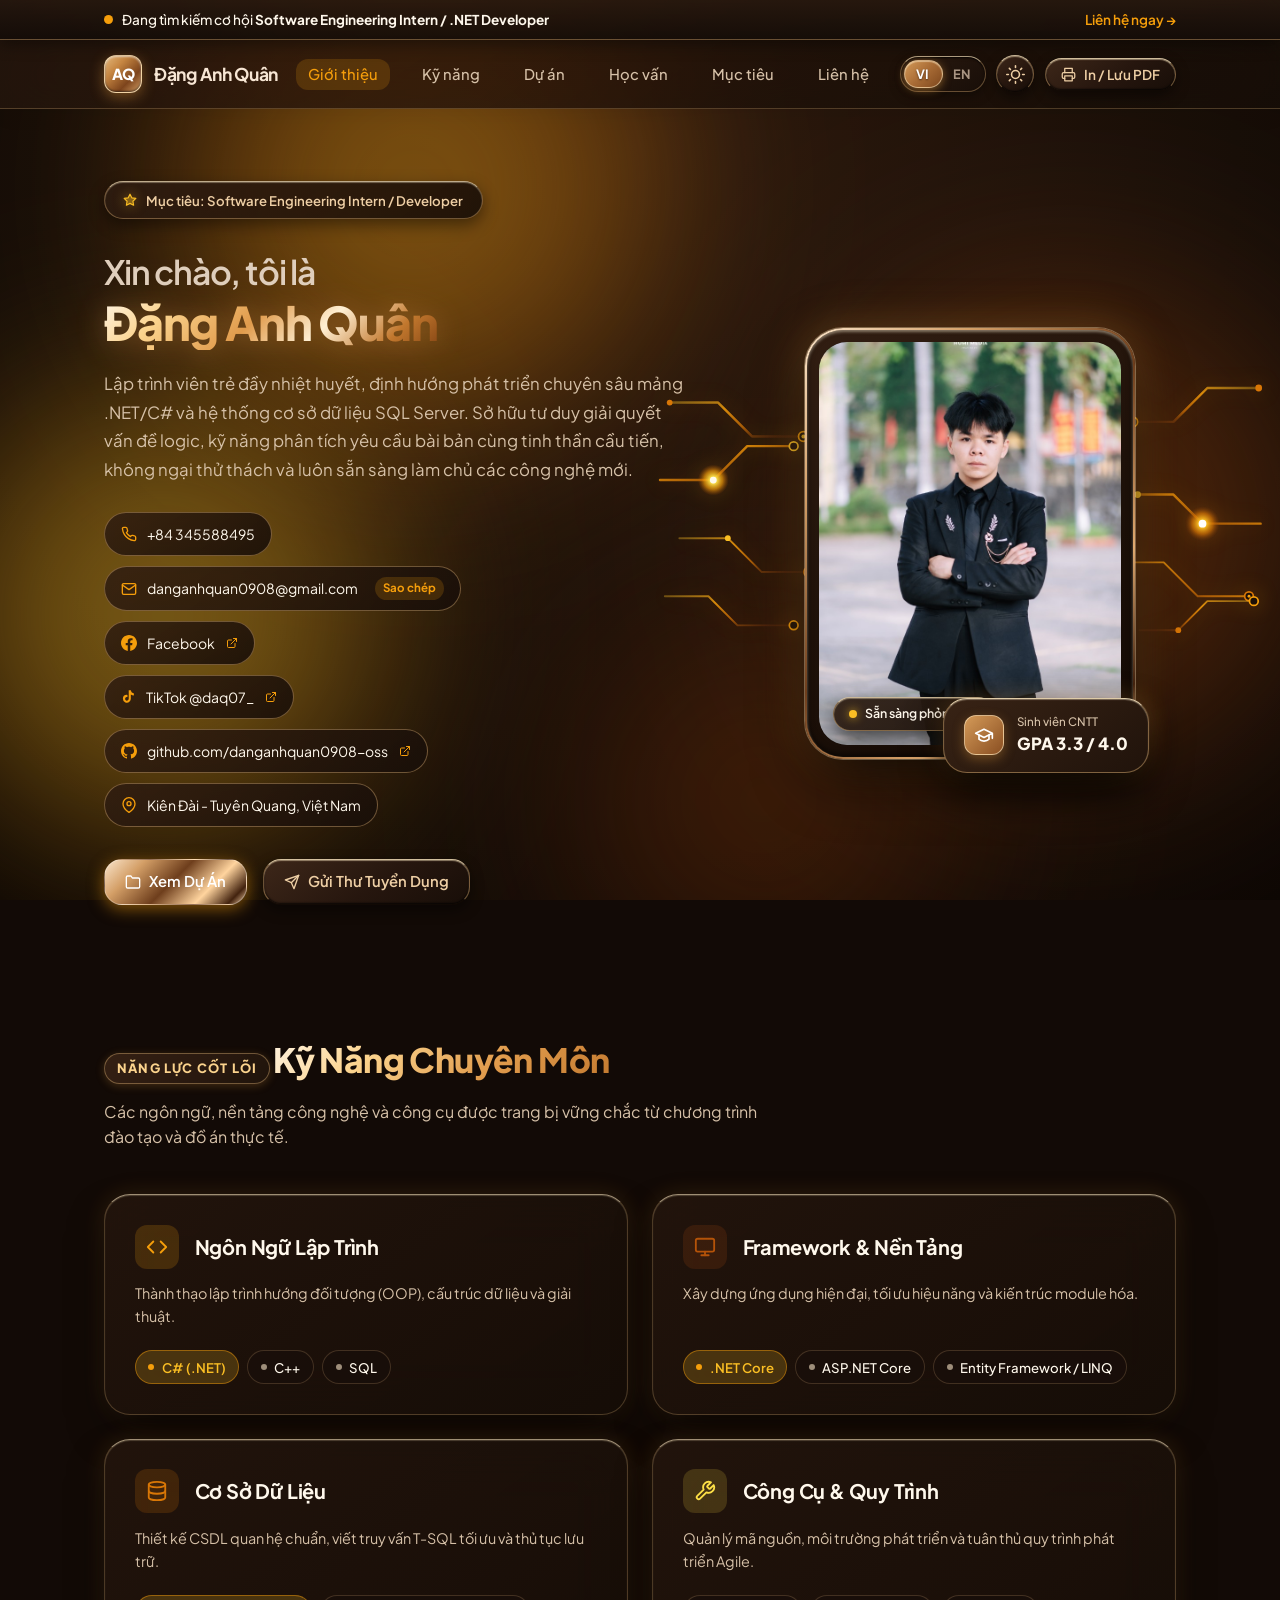
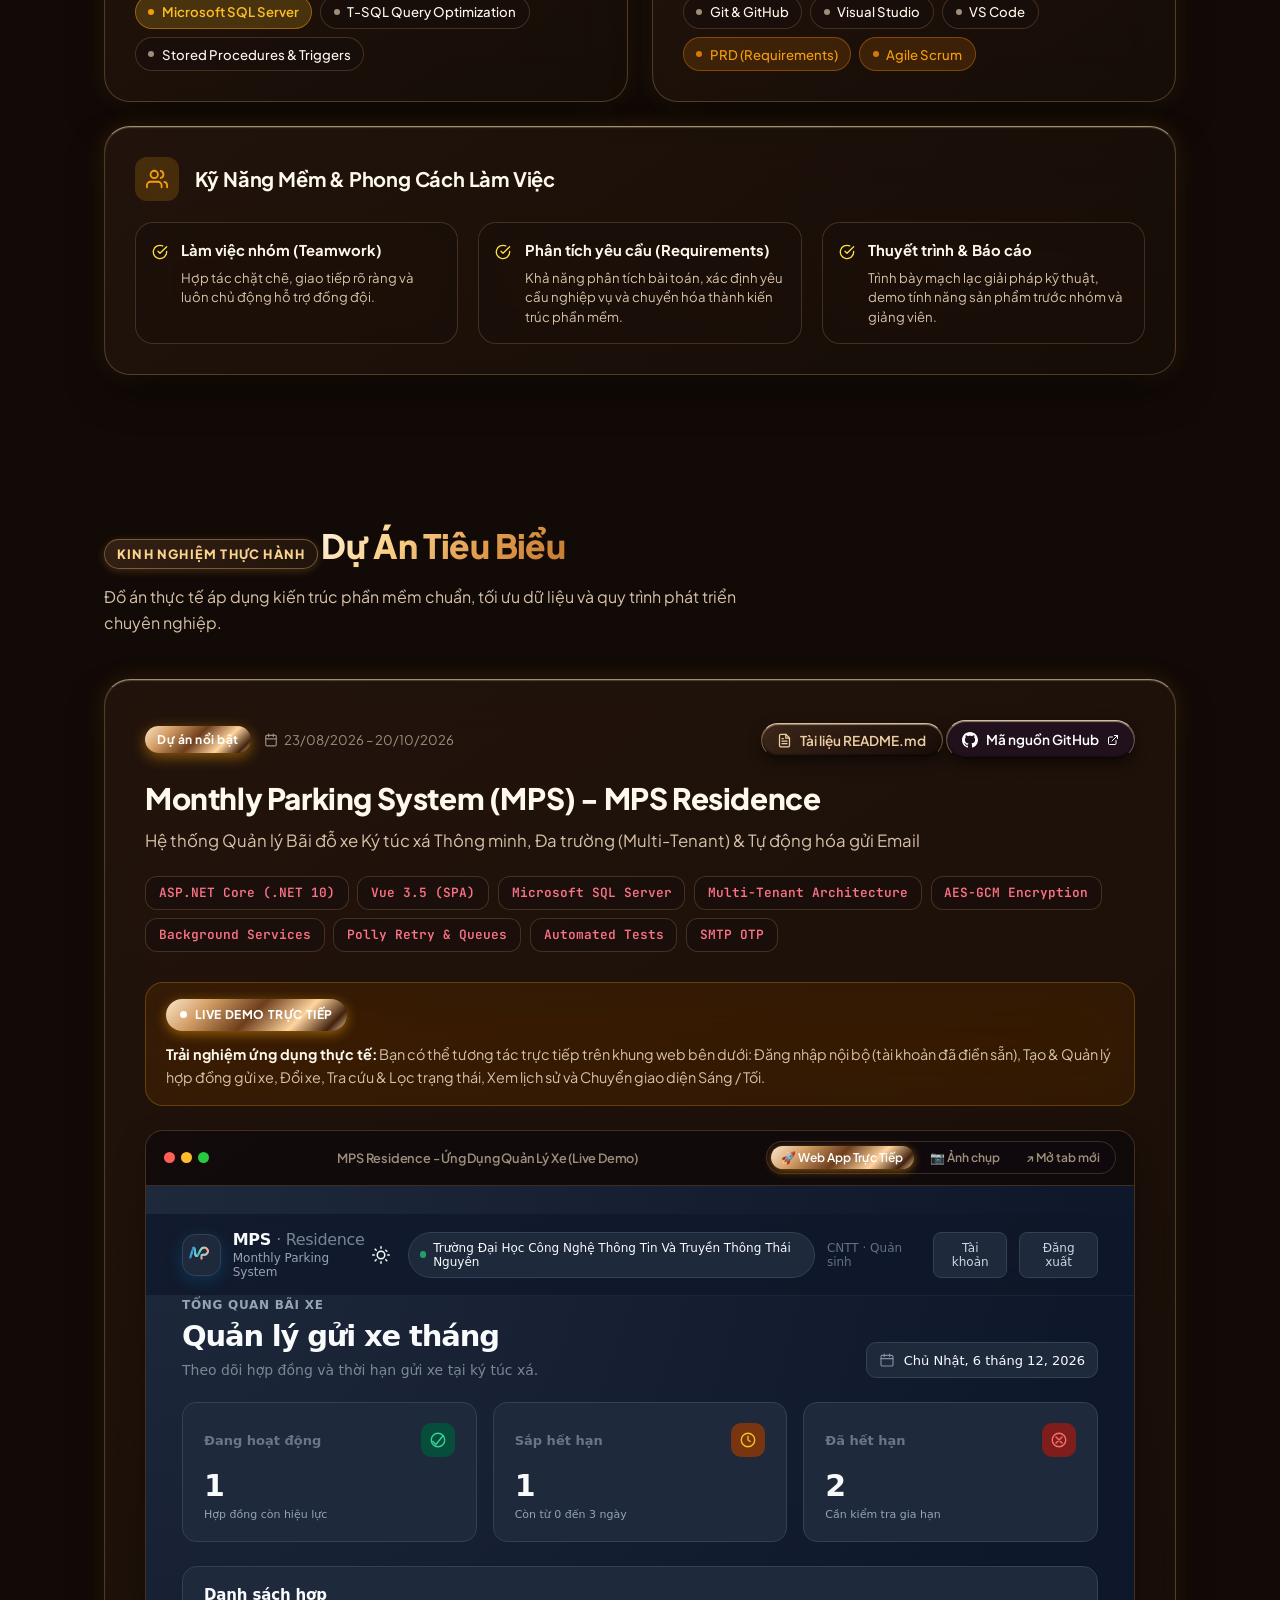
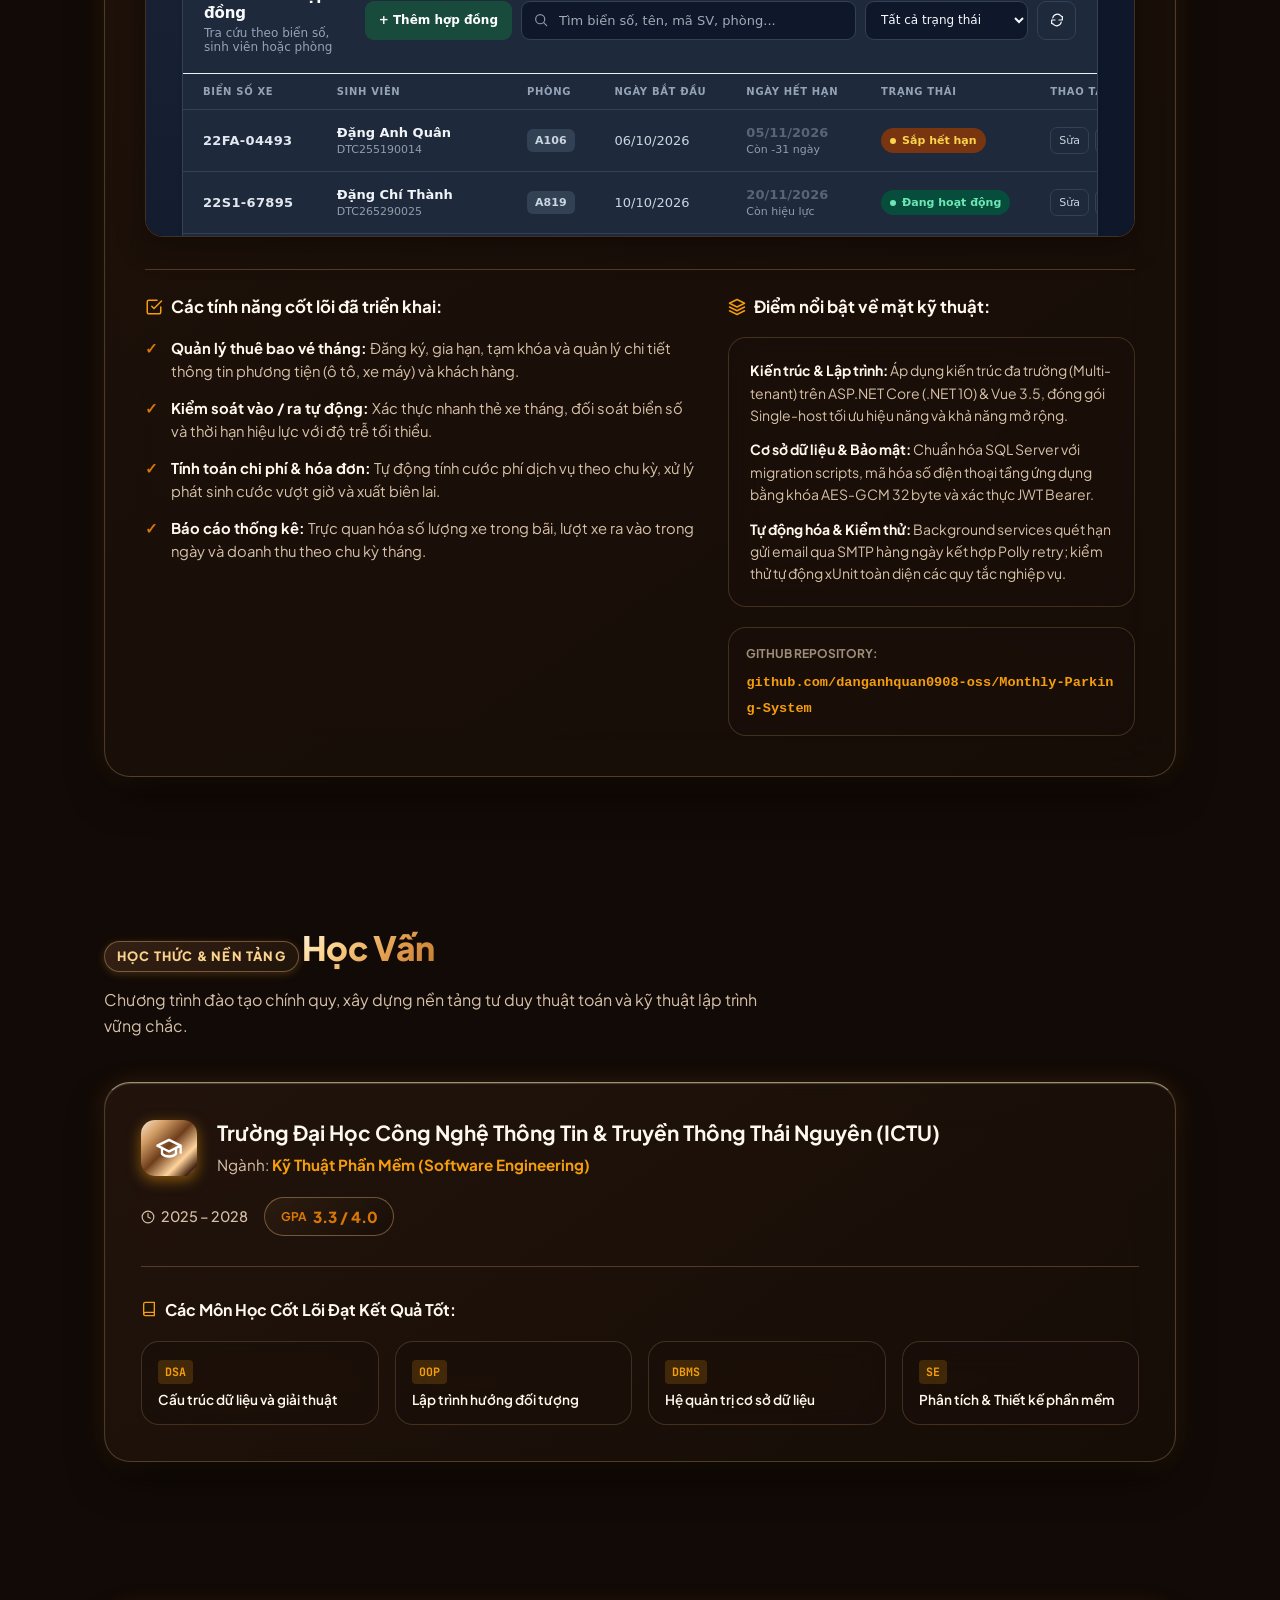
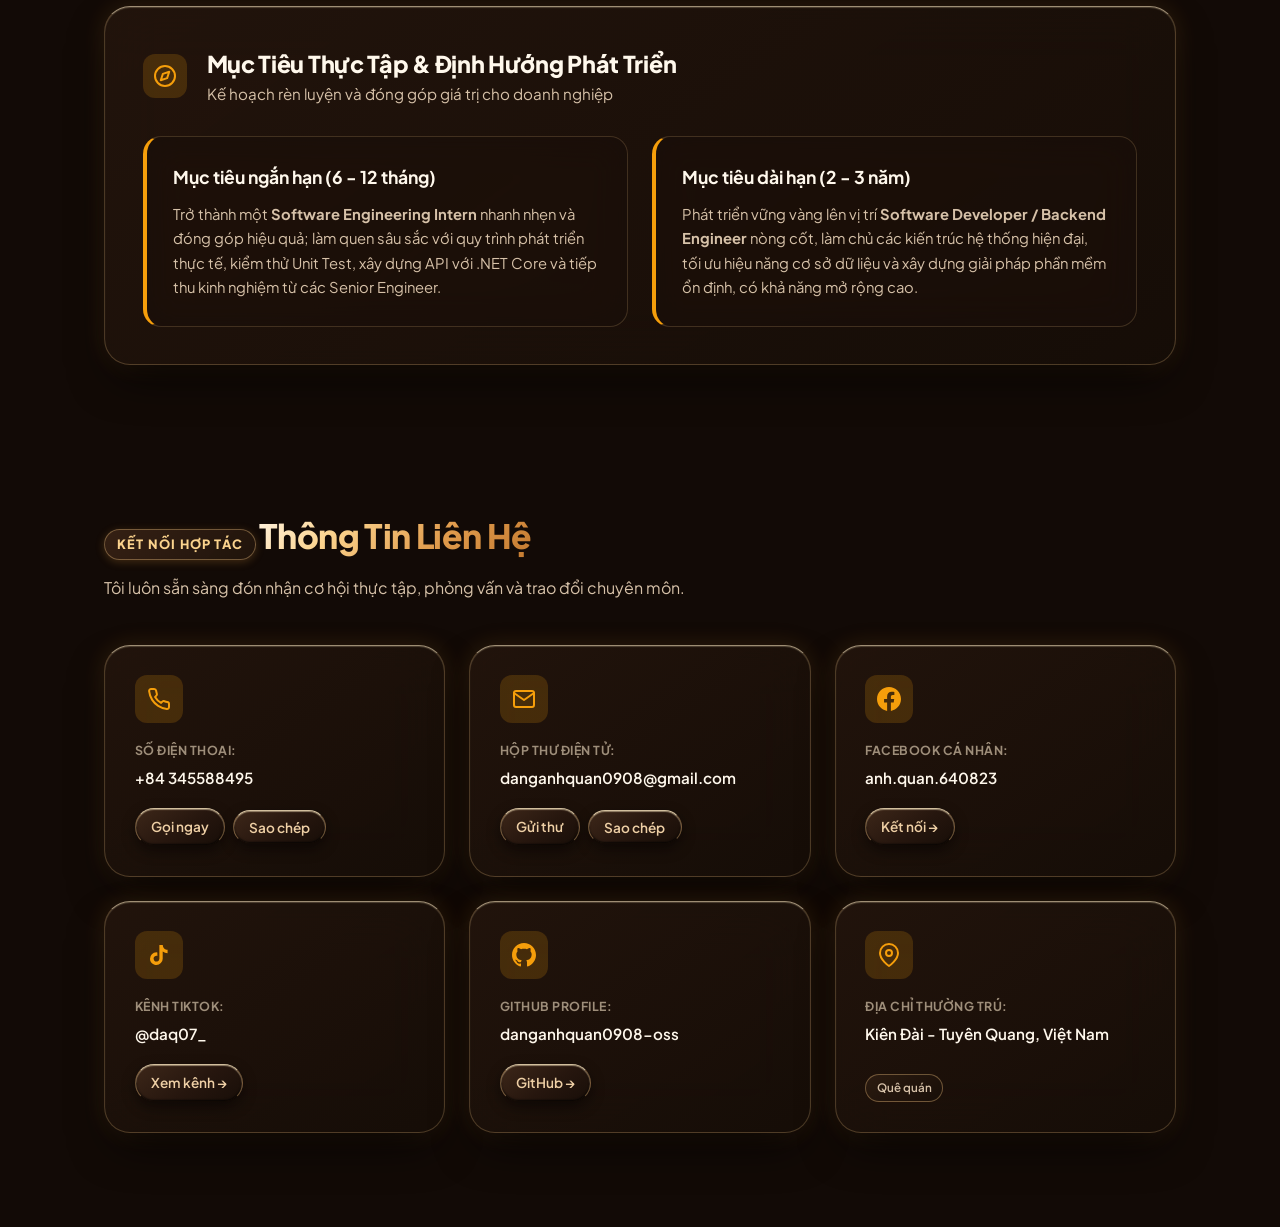
==== commit 73da37eb: "feat(footer): remove footer section at the bottom of CV as requested" ====
--- a/index.html
+++ b/index.html
@@ -17,7 +17,7 @@
   <link rel="preconnect" href="https://fonts.gstatic.com" crossorigin>
   <link href="https://fonts.googleapis.com/css2?family=Plus+Jakarta+Sans:wght@300;400;500;600;700;800&family=JetBrains+Mono:wght@400;500&display=swap" rel="stylesheet">
   
-  <link rel="stylesheet" href="style.css?v=3.1">
+  <link rel="stylesheet" href="style.css?v=3.2">
 </head>
 <body>
 
@@ -548,7 +548,7 @@
 
             <!-- LIVE WEB APP CONTAINER (EMBEDDED IFRAME) -->
             <div class="live-app-viewport" id="liveAppContainer">
-              <iframe id="mpsIframe" src="mps-demo/index.html?v=3.1" title="MPS Residence Web App" loading="lazy"></iframe>
+              <iframe id="mpsIframe" src="mps-demo/index.html?v=3.2" title="MPS Residence Web App" loading="lazy"></iframe>
             </div>
 
             <!-- SCREENSHOT GALLERY CONTAINER (CAN BE TOGGLED) -->
@@ -927,23 +927,7 @@
 
   </main>
 
-  <!-- FOOTER -->
-  <footer class="footer">
-    <div class="container footer-content">
-      <div class="footer-left">
-        <p class="copyright" data-i18n="footer_copy">&copy; 2026 <strong>Đặng Anh Quân</strong>. Tất cả thông tin được bảo lưu.</p>
-        <p class="built-with" data-i18n="footer_desc">Thiết kế giao diện kính mờ phong cách Apple iOS & Tối ưu hóa cho Nhà tuyển dụng.</p>
-      </div>
-      <div class="footer-right">
-        <a href="#about" class="back-to-top ios-glass-btn" id="backToTop" aria-label="Về đầu trang">
-          <span data-i18n="back_to_top">Lên đầu trang</span>
-          <svg xmlns="http://www.w3.org/2000/svg" width="16" height="16" viewBox="0 0 24 24" fill="none" stroke="currentColor" stroke-width="2" stroke-linecap="round" stroke-linejoin="round">
-            <polyline points="18 15 12 9 6 15"></polyline>
-          </svg>
-        </a>
-      </div>
-    </div>
-  </footer>
+
 
   <!-- Toast Notification for Copying -->
   <div id="toast" class="toast ios-glass-card" role="status" aria-live="polite">
@@ -972,6 +956,6 @@
     </div>
   </div>
 
-  <script src="script.js?v=3.1"></script>
+  <script src="script.js?v=3.2"></script>
 </body>
 </html>
--- a/style.css
+++ b/style.css
@@ -1923,6 +1923,10 @@
   align-items: center;
   gap: 0.5rem;
   flex-wrap: wrap;
+}
+
+.contact-section {
+  padding-bottom: 6rem;
 }
 
 /* --------------------------------------------------------------------------
